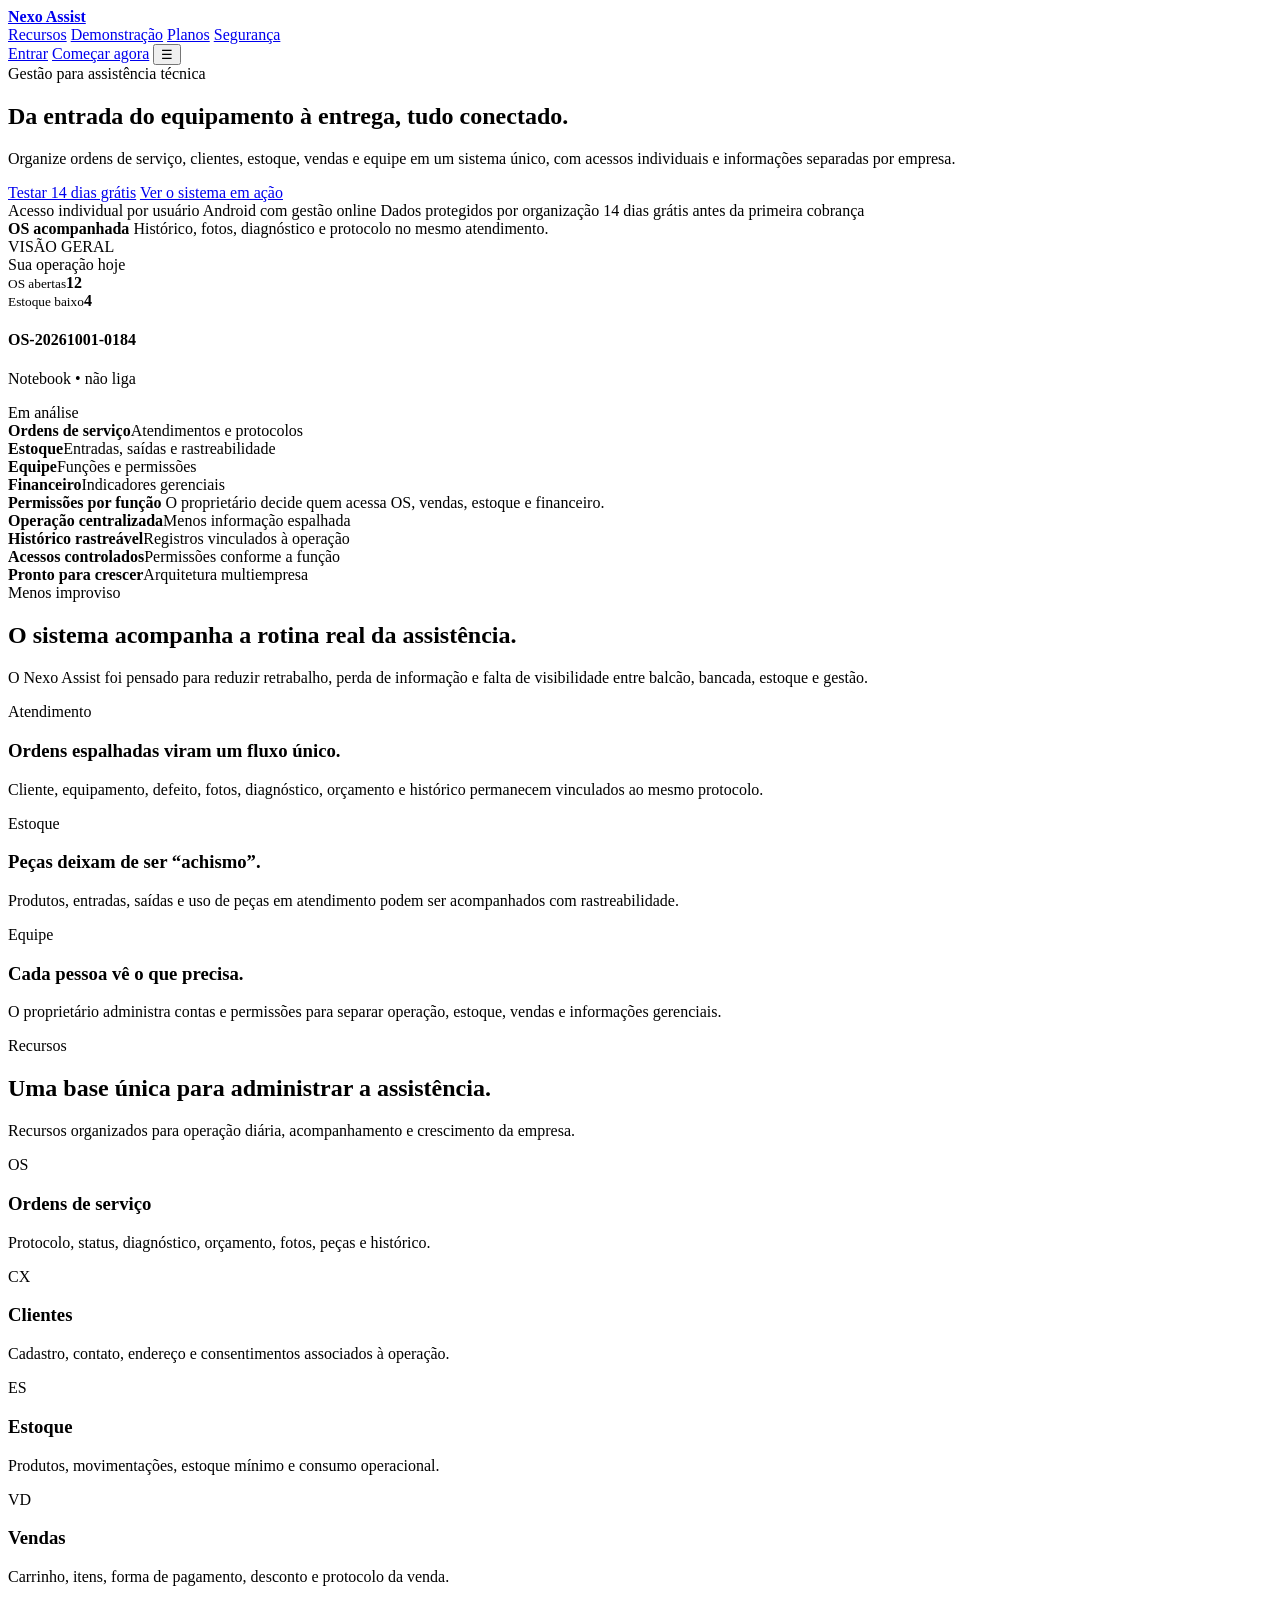
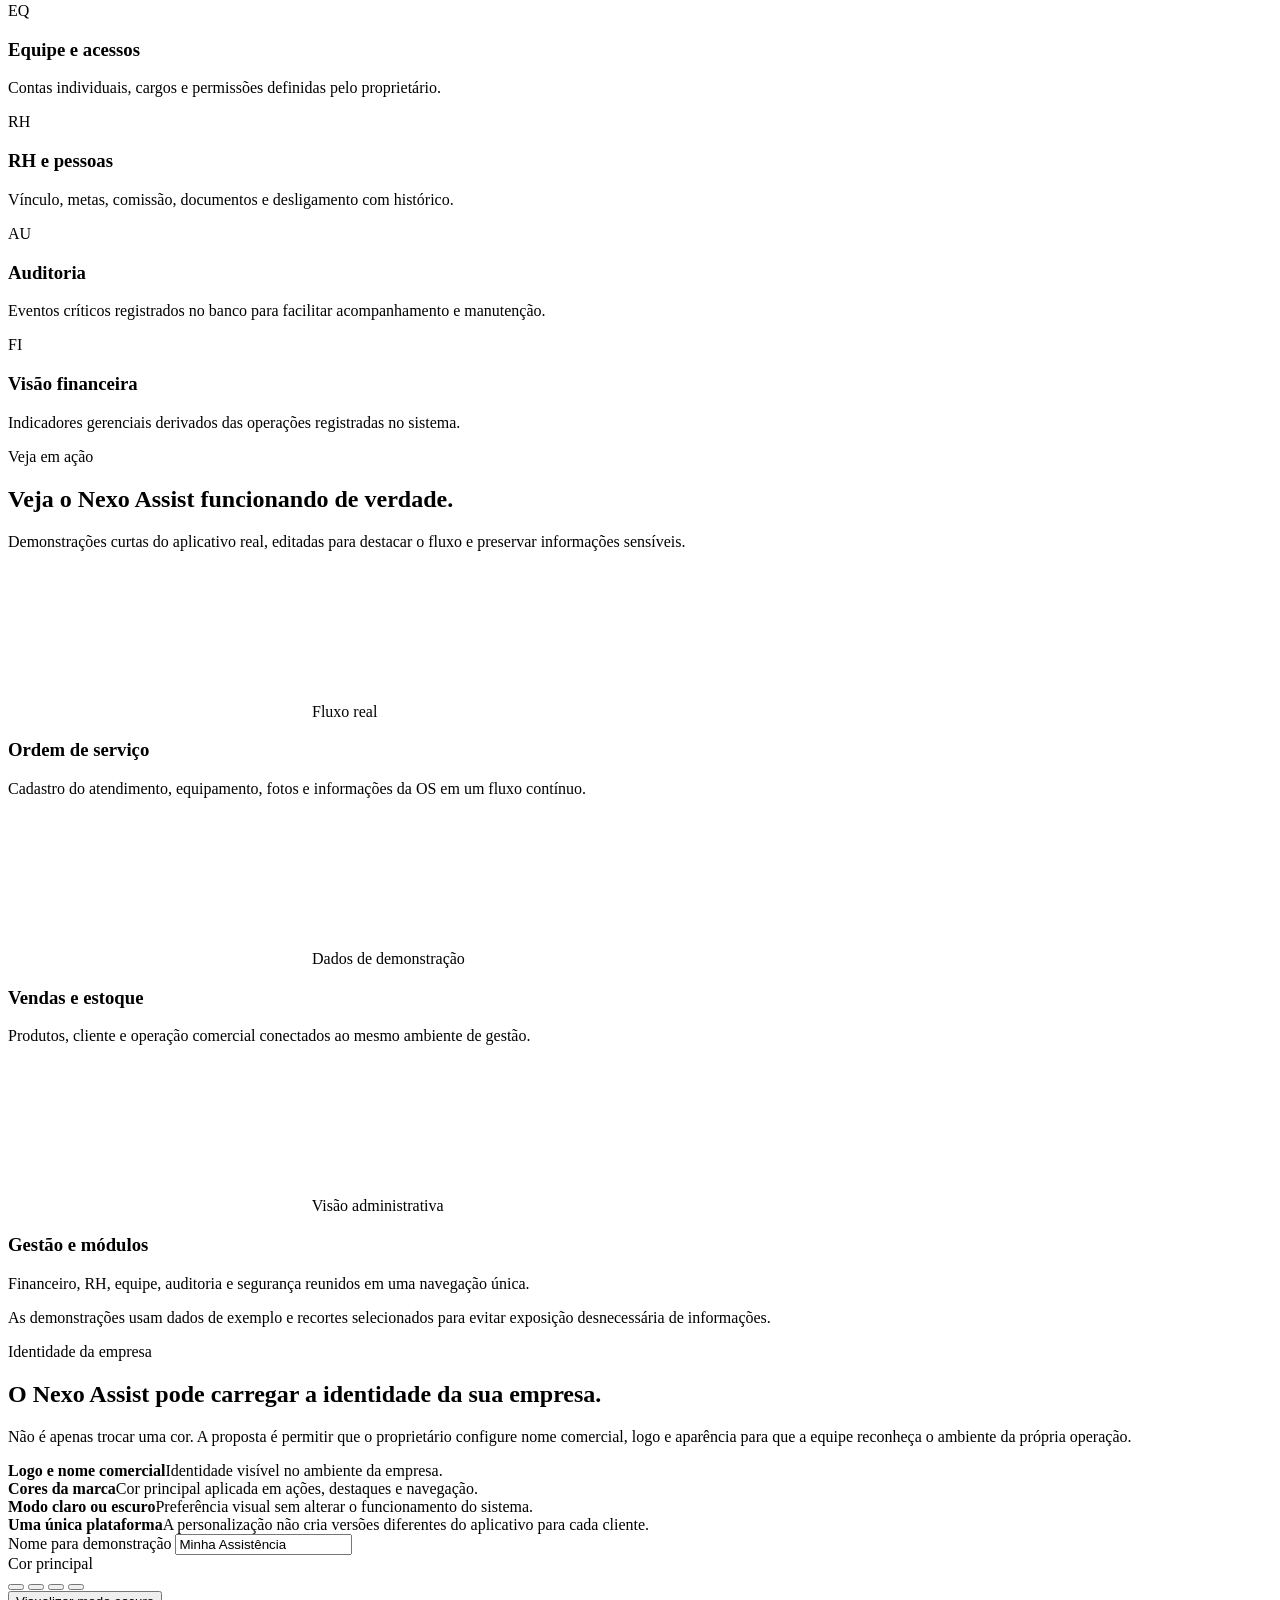
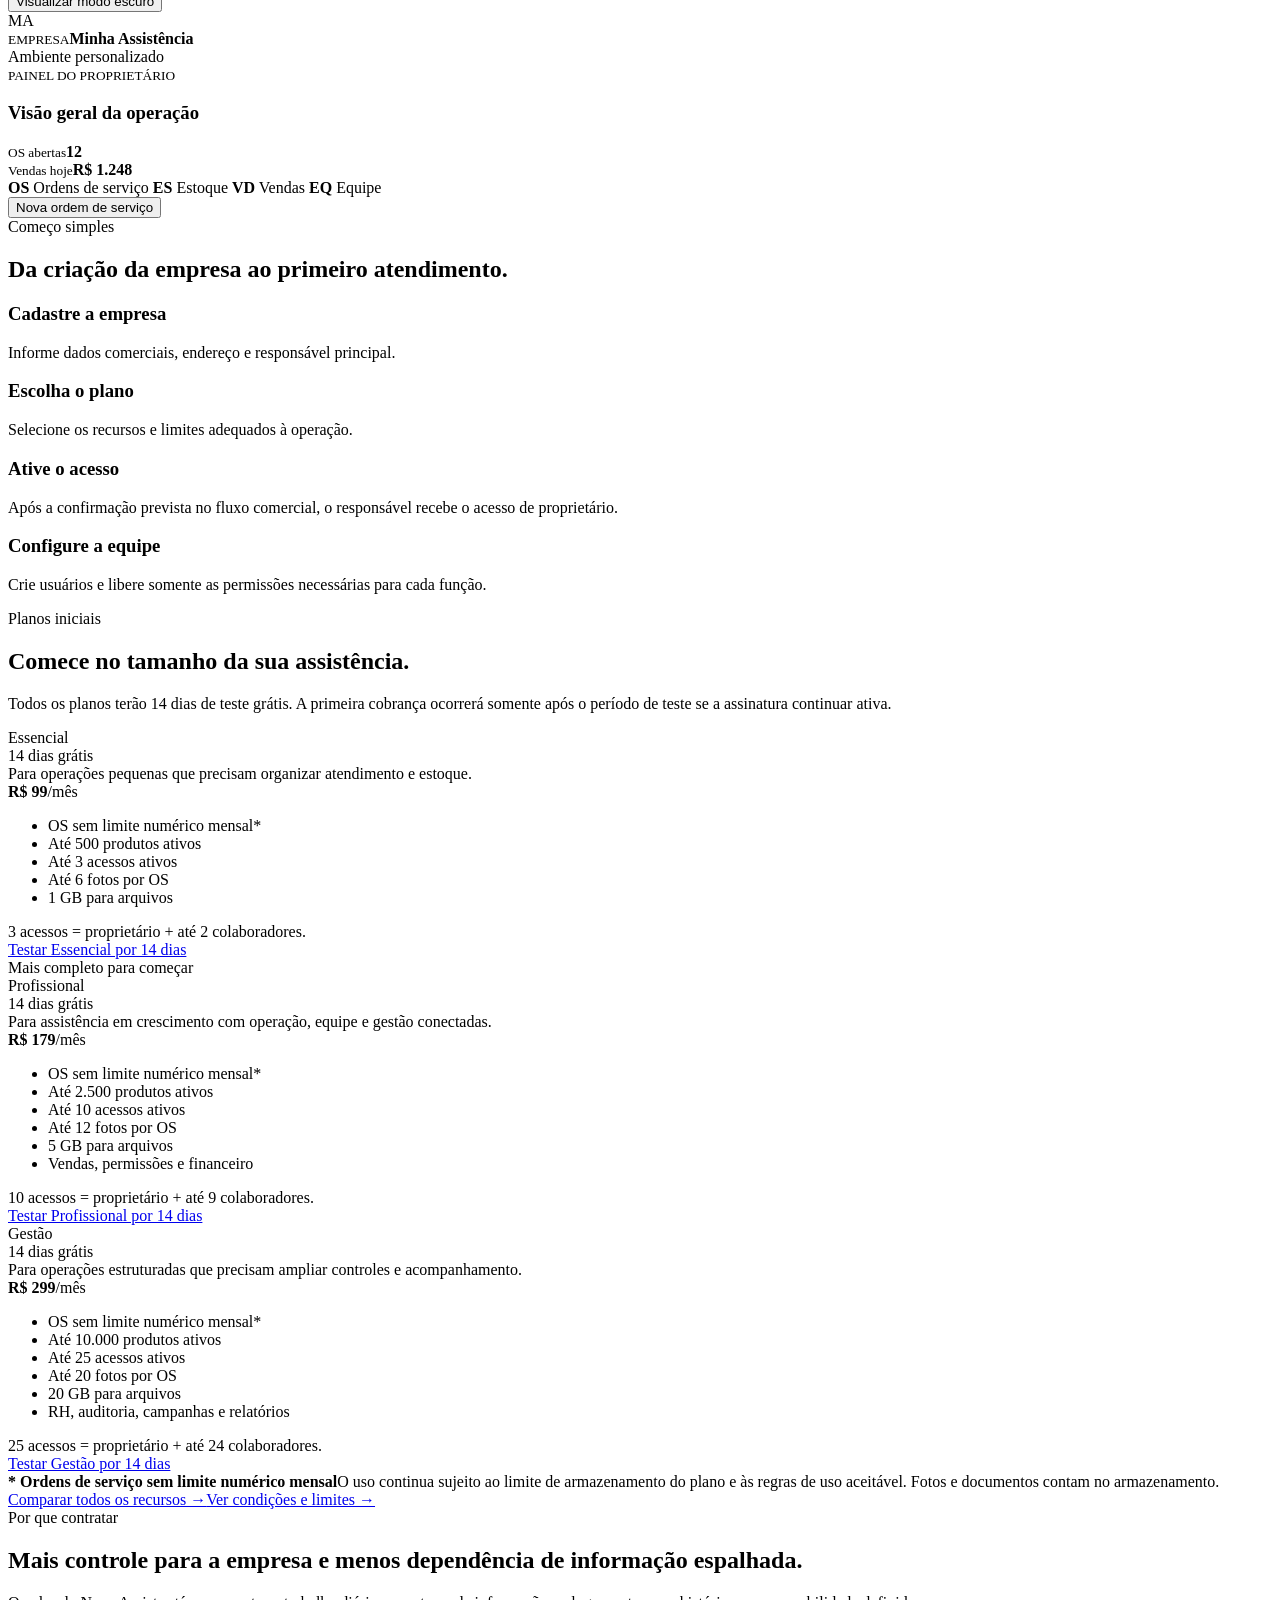
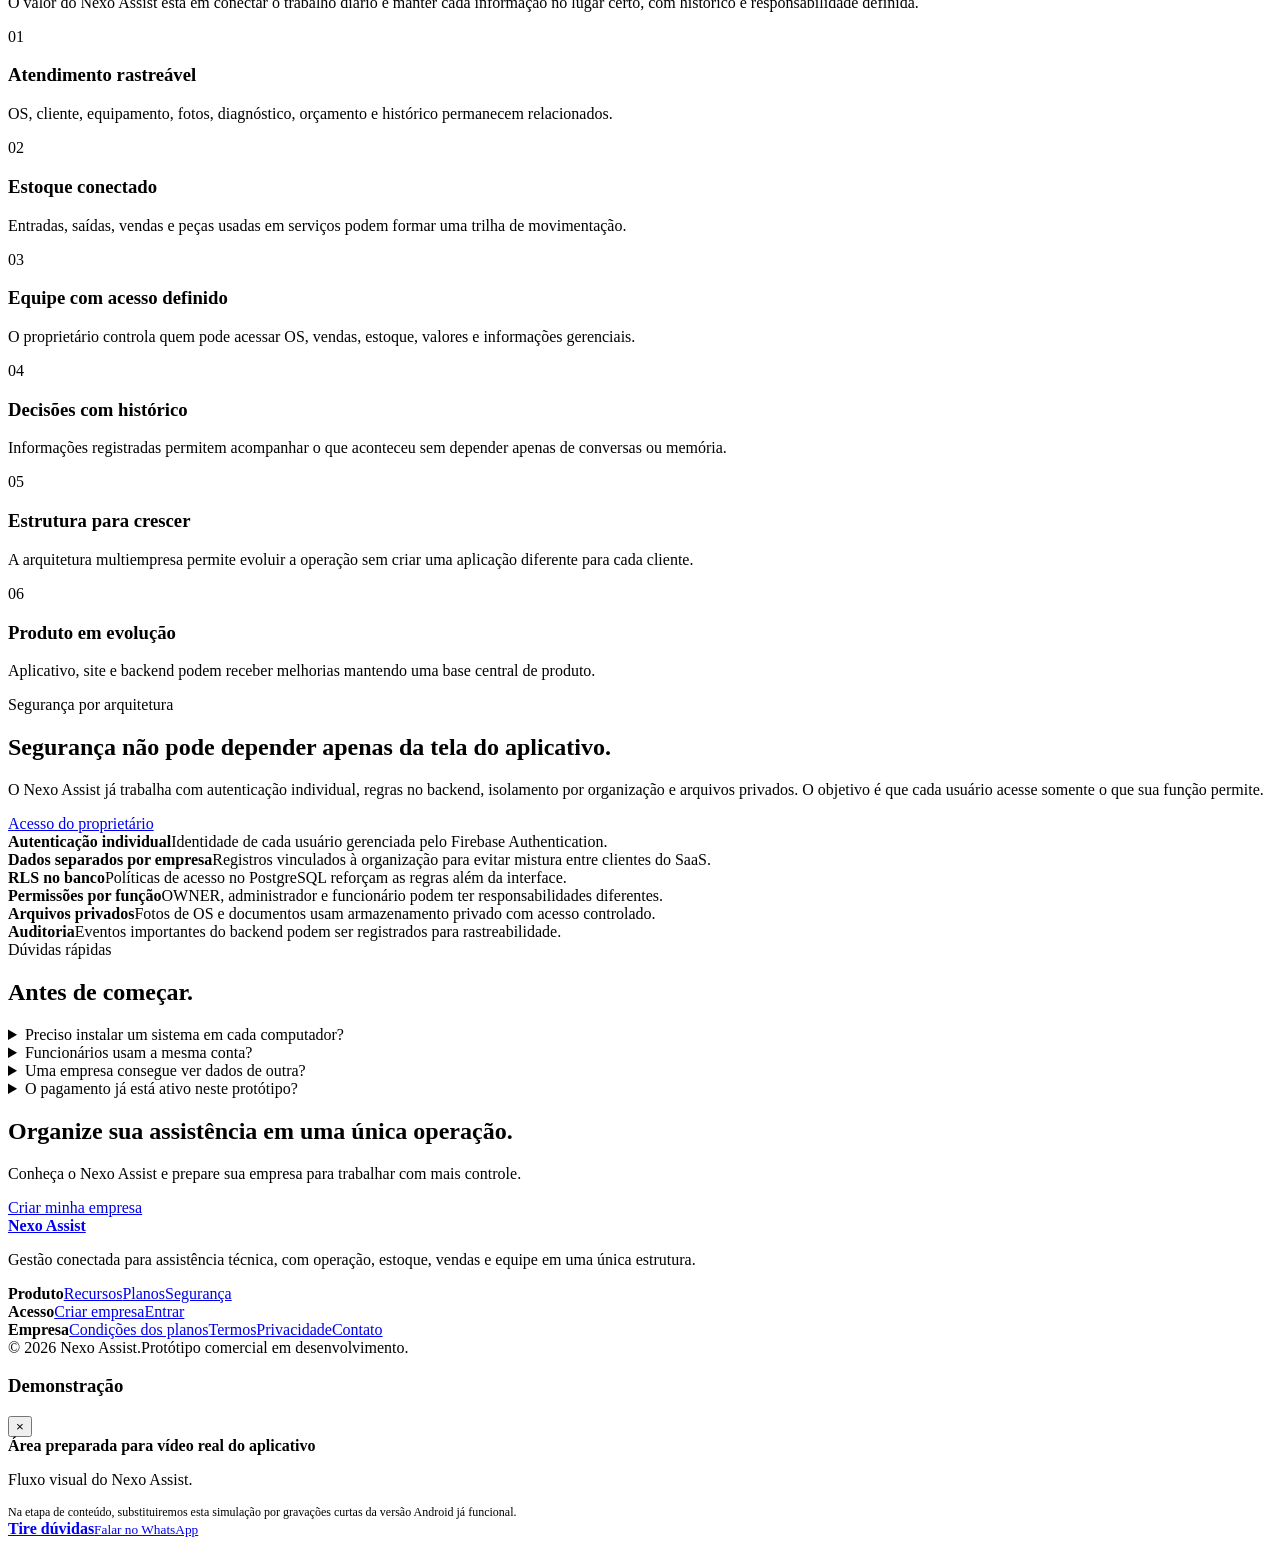
==== index.html @ a0c9a090 "site: publica index.html" ====
<!doctype html>
<html lang="pt-BR">
<head>
  <meta charset="utf-8">
  <meta name="viewport" content="width=device-width,initial-scale=1">
  <meta name="description" content="Nexo Assist: gestão de assistência técnica com ordens de serviço, estoque, vendas, equipe e controle de acesso em um só lugar.">
  <title>Nexo Assist | Gestão para assistência técnica</title>
  <link rel="stylesheet" href="assets/css/style.css">
</head>
<body>
<header class="site-header">
  <div class="container nav">
    <a class="brand" href="index.html" aria-label="Nexo Assist - início">
      <span class="brand-mark" aria-hidden="true"></span>
      <strong>Nexo Assist</strong>
    </a>
    <nav class="nav-links" aria-label="Navegação principal">
      <a href="#recursos">Recursos</a>
      <a href="#demonstracao">Demonstração</a>
      <a href="planos.html">Planos</a>
      <a href="#seguranca">Segurança</a>
    </nav>
    <div class="nav-actions">
      <a class="btn btn-secondary" href="login.html">Entrar</a>
      <a class="btn btn-primary" href="cadastro.html">Começar agora</a>
      <button class="menu-btn" type="button" data-menu aria-label="Abrir menu">☰</button>
    </div>
  </div>
</header>

<main>
  <section class="hero">
    <div class="container hero-grid">
      <div class="hero-copy">
        <span class="eyebrow">Gestão para assistência técnica</span>
        <h1>Da entrada do equipamento à entrega, <span>tudo conectado.</span></h1>
        <p>Organize ordens de serviço, clientes, estoque, vendas e equipe em um sistema único, com acessos individuais e informações separadas por empresa.</p>
        <div class="hero-actions">
          <a class="btn btn-primary" href="cadastro.html">Testar 14 dias grátis</a>
          <a class="btn btn-secondary" href="#demonstracao">Ver o sistema em ação</a>
        </div>
        <div class="hero-note">
          <span><i></i> Acesso individual por usuário</span>
          <span><i></i> Android com gestão online</span>
          <span><i></i> Dados protegidos por organização</span><span><i></i> 14 dias grátis antes da primeira cobrança</span>
        </div>
      </div>

      <div class="product-stage" aria-label="Prévia do aplicativo Nexo Assist">
        <div class="floating-note one">
          <strong>OS acompanhada</strong>
          <span>Histórico, fotos, diagnóstico e protocolo no mesmo atendimento.</span>
        </div>
        <div class="phone trace-border">
          <div class="phone-screen">
            <div class="phone-top"><div class="phone-notch"></div></div>
            <div class="app-shell">
              <div class="app-greeting">VISÃO GERAL</div>
              <div class="app-title">Sua operação hoje</div>
              <div class="app-metrics">
                <div class="metric"><small>OS abertas</small><strong>12</strong></div>
                <div class="metric"><small>Estoque baixo</small><strong>4</strong></div>
              </div>
              <div class="app-card">
                <div class="row">
                  <div>
                    <h4>OS-20261001-0184</h4>
                    <p>Notebook • não liga</p>
                  </div>
                  <span class="pill">Em análise</span>
                </div>
              </div>
              <div class="app-list">
                <div class="app-list-item"><span class="app-icon"></span><div><strong>Ordens de serviço</strong><span>Atendimentos e protocolos</span></div></div>
                <div class="app-list-item"><span class="app-icon"></span><div><strong>Estoque</strong><span>Entradas, saídas e rastreabilidade</span></div></div>
                <div class="app-list-item"><span class="app-icon"></span><div><strong>Equipe</strong><span>Funções e permissões</span></div></div>
                <div class="app-list-item"><span class="app-icon"></span><div><strong>Financeiro</strong><span>Indicadores gerenciais</span></div></div>
              </div>
            </div>
          </div>
        </div>
        <div class="floating-note two">
          <strong>Permissões por função</strong>
          <span>O proprietário decide quem acessa OS, vendas, estoque e financeiro.</span>
        </div>
      </div>
    </div>
  </section>

  <section class="trust-strip">
    <div class="container trust-grid">
      <div class="trust-item"><span class="trust-dot"></span><div><strong>Operação centralizada</strong><span>Menos informação espalhada</span></div></div>
      <div class="trust-item"><span class="trust-dot"></span><div><strong>Histórico rastreável</strong><span>Registros vinculados à operação</span></div></div>
      <div class="trust-item"><span class="trust-dot"></span><div><strong>Acessos controlados</strong><span>Permissões conforme a função</span></div></div>
      <div class="trust-item"><span class="trust-dot"></span><div><strong>Pronto para crescer</strong><span>Arquitetura multiempresa</span></div></div>
    </div>
  </section>

  <section class="section">
    <div class="container">
      <div class="section-head">
        <span class="eyebrow">Menos improviso</span>
        <h2>O sistema acompanha a rotina real da assistência.</h2>
        <p>O Nexo Assist foi pensado para reduzir retrabalho, perda de informação e falta de visibilidade entre balcão, bancada, estoque e gestão.</p>
      </div>
      <div class="problem-grid">
        <article class="card problem-card">
          <span class="card-kicker">Atendimento</span>
          <h3>Ordens espalhadas viram um fluxo único.</h3>
          <p>Cliente, equipamento, defeito, fotos, diagnóstico, orçamento e histórico permanecem vinculados ao mesmo protocolo.</p>
        </article>
        <article class="card problem-card">
          <span class="card-kicker">Estoque</span>
          <h3>Peças deixam de ser “achismo”.</h3>
          <p>Produtos, entradas, saídas e uso de peças em atendimento podem ser acompanhados com rastreabilidade.</p>
        </article>
        <article class="card problem-card">
          <span class="card-kicker">Equipe</span>
          <h3>Cada pessoa vê o que precisa.</h3>
          <p>O proprietário administra contas e permissões para separar operação, estoque, vendas e informações gerenciais.</p>
        </article>
      </div>
    </div>
  </section>

  <section class="section alt" id="recursos">
    <div class="container">
      <div class="section-head center">
        <span class="eyebrow">Recursos</span>
        <h2>Uma base única para administrar a assistência.</h2>
        <p>Recursos organizados para operação diária, acompanhamento e crescimento da empresa.</p>
      </div>
      <div class="feature-grid">
        <article class="card"><div class="feature-icon">OS</div><h3>Ordens de serviço</h3><p>Protocolo, status, diagnóstico, orçamento, fotos, peças e histórico.</p></article>
        <article class="card"><div class="feature-icon">CX</div><h3>Clientes</h3><p>Cadastro, contato, endereço e consentimentos associados à operação.</p></article>
        <article class="card"><div class="feature-icon">ES</div><h3>Estoque</h3><p>Produtos, movimentações, estoque mínimo e consumo operacional.</p></article>
        <article class="card"><div class="feature-icon">VD</div><h3>Vendas</h3><p>Carrinho, itens, forma de pagamento, desconto e protocolo da venda.</p></article>
        <article class="card"><div class="feature-icon">EQ</div><h3>Equipe e acessos</h3><p>Contas individuais, cargos e permissões definidas pelo proprietário.</p></article>
        <article class="card"><div class="feature-icon">RH</div><h3>RH e pessoas</h3><p>Vínculo, metas, comissão, documentos e desligamento com histórico.</p></article>
        <article class="card"><div class="feature-icon">AU</div><h3>Auditoria</h3><p>Eventos críticos registrados no banco para facilitar acompanhamento e manutenção.</p></article>
        <article class="card"><div class="feature-icon">FI</div><h3>Visão financeira</h3><p>Indicadores gerenciais derivados das operações registradas no sistema.</p></article>
      </div>
    </div>
  </section>

  <section class="section" id="demonstracao">
    <div class="container">
      <div class="section-head">
        <span class="eyebrow">Veja em ação</span>
        <h2>Veja o Nexo Assist funcionando de verdade.</h2>
        <p>Demonstrações curtas do aplicativo real, editadas para destacar o fluxo e preservar informações sensíveis.</p>
      </div>
      <div class="demo-grid">
        <article class="card demo-card video-card">
          <div class="demo-video trace-border">
            <video autoplay muted loop playsinline preload="metadata" poster="assets/images/demo-os-poster.svg" aria-label="Demonstração da ordem de serviço">
              <source src="assets/videos/demo-os.mp4" type="video/mp4">
            </video>
            <span class="video-badge">Fluxo real</span>
          </div>
          <div class="demo-copy"><h3>Ordem de serviço</h3><p>Cadastro do atendimento, equipamento, fotos e informações da OS em um fluxo contínuo.</p></div>
        </article>
        <article class="card demo-card video-card">
          <div class="demo-video trace-border">
            <video autoplay muted loop playsinline preload="metadata" poster="assets/images/demo-vendas-poster.svg" aria-label="Demonstração de vendas e estoque">
              <source src="assets/videos/demo-vendas.mp4" type="video/mp4">
            </video>
            <span class="video-badge">Dados de demonstração</span>
          </div>
          <div class="demo-copy"><h3>Vendas e estoque</h3><p>Produtos, cliente e operação comercial conectados ao mesmo ambiente de gestão.</p></div>
        </article>
        <article class="card demo-card video-card">
          <div class="demo-video trace-border">
            <video autoplay muted loop playsinline preload="metadata" poster="assets/images/demo-gestao-poster.svg" aria-label="Demonstração dos módulos de gestão">
              <source src="assets/videos/demo-gestao.mp4" type="video/mp4">
            </video>
            <span class="video-badge">Visão administrativa</span>
          </div>
          <div class="demo-copy"><h3>Gestão e módulos</h3><p>Financeiro, RH, equipe, auditoria e segurança reunidos em uma navegação única.</p></div>
        </article>
      </div>
      <p class="video-privacy-note">As demonstrações usam dados de exemplo e recortes selecionados para evitar exposição desnecessária de informações.</p>
    </div>
  </section>

  <section class="section alt" id="personalizacao">
    <div class="container customizer customizer-v2">
      <div>
        <span class="eyebrow">Identidade da empresa</span>
        <div class="section-head">
          <h2>O Nexo Assist pode carregar a identidade da sua empresa.</h2>
          <p>Não é apenas trocar uma cor. A proposta é permitir que o proprietário configure nome comercial, logo e aparência para que a equipe reconheça o ambiente da própria operação.</p>
        </div>
        <div class="personalization-points">
          <div><strong>Logo e nome comercial</strong><span>Identidade visível no ambiente da empresa.</span></div>
          <div><strong>Cores da marca</strong><span>Cor principal aplicada em ações, destaques e navegação.</span></div>
          <div><strong>Modo claro ou escuro</strong><span>Preferência visual sem alterar o funcionamento do sistema.</span></div>
          <div><strong>Uma única plataforma</strong><span>A personalização não cria versões diferentes do aplicativo para cada cliente.</span></div>
        </div>
        <div class="custom-controls">
          <div class="field">
            <label for="previewCompany">Nome para demonstração</label>
            <input id="previewCompany" data-company-input value="Minha Assistência" maxlength="32">
          </div>
          <div>
            <span class="custom-label">Cor principal</span>
            <div class="palette" aria-label="Simulação de cores">
              <button class="active" type="button" data-theme="#F45D2D" style="--swatch:#F45D2D" aria-label="Tema laranja"></button>
              <button type="button" data-theme="#246BFD" style="--swatch:#246BFD" aria-label="Tema azul"></button>
              <button type="button" data-theme="#D84B8A" style="--swatch:#D84B8A" aria-label="Tema rosa"></button>
              <button type="button" data-theme="#0FA77A" style="--swatch:#0FA77A" aria-label="Tema verde"></button>
            </div>
          </div>
          <button class="btn btn-secondary" type="button" data-preview-mode>Visualizar modo escuro</button>
        </div>
      </div>

      <div class="custom-preview" aria-label="Demonstração de personalização">
        <div class="custom-preview-app">
          <div class="custom-preview-head">
            <div class="preview-brand">
              <div class="preview-logo">MA</div>
              <div><small>EMPRESA</small><strong data-preview-name>Minha Assistência</strong></div>
            </div>
            <span class="preview-badge">Ambiente personalizado</span>
          </div>
          <div class="preview-welcome"><small>PAINEL DO PROPRIETÁRIO</small><h3>Visão geral da operação</h3></div>
          <div class="preview-metrics">
            <div><small>OS abertas</small><strong>12</strong></div>
            <div><small>Vendas hoje</small><strong>R$ 1.248</strong></div>
          </div>
          <div class="preview-navigation">
            <span><b>OS</b> Ordens de serviço</span>
            <span><b>ES</b> Estoque</span>
            <span><b>VD</b> Vendas</span>
            <span><b>EQ</b> Equipe</span>
          </div>
          <button class="preview-action" type="button">Nova ordem de serviço</button>
        </div>
      </div>
    </div>
  </section>

  <section class="section">
    <div class="container">
      <div class="section-head center">
        <span class="eyebrow">Começo simples</span>
        <h2>Da criação da empresa ao primeiro atendimento.</h2>
      </div>
      <div class="steps">
        <article class="step"><h3>Cadastre a empresa</h3><p>Informe dados comerciais, endereço e responsável principal.</p></article>
        <article class="step"><h3>Escolha o plano</h3><p>Selecione os recursos e limites adequados à operação.</p></article>
        <article class="step"><h3>Ative o acesso</h3><p>Após a confirmação prevista no fluxo comercial, o responsável recebe o acesso de proprietário.</p></article>
        <article class="step"><h3>Configure a equipe</h3><p>Crie usuários e libere somente as permissões necessárias para cada função.</p></article>
      </div>
    </div>
  </section>

  <section class="section alt" id="planos">
    <div class="container">
      <div class="section-head center">
        <span class="eyebrow">Planos iniciais</span>
        <h2>Comece no tamanho da sua assistência.</h2>
        <p>Todos os planos terão 14 dias de teste grátis. A primeira cobrança ocorrerá somente após o período de teste se a assinatura continuar ativa.</p>
      </div>
      <div class="pricing-grid">
        <article class="card plan trace-border">
          <div class="plan-name">Essencial</div><span class="trial-chip">14 dias grátis</span><div class="plan-desc">Para operações pequenas que precisam organizar atendimento e estoque.</div>
          <div class="price"><strong>R$ 99</strong><span>/mês</span></div>
          <ul class="plan-core"><li>OS sem limite numérico mensal*</li><li>Até 500 produtos ativos</li><li>Até 3 acessos ativos</li><li>Até 6 fotos por OS</li><li>1 GB para arquivos</li></ul><div class="plan-limit-note">3 acessos = proprietário + até 2 colaboradores.</div>
          <a class="btn btn-secondary" href="cadastro.html?plano=essencial" data-plan="essencial">Testar Essencial por 14 dias</a>
        </article>
        <article class="card plan featured trace-border">
          <span class="plan-badge">Mais completo para começar</span>
          <div class="plan-name">Profissional</div><span class="trial-chip">14 dias grátis</span><div class="plan-desc">Para assistência em crescimento com operação, equipe e gestão conectadas.</div>
          <div class="price"><strong>R$ 179</strong><span>/mês</span></div>
          <ul class="plan-core"><li>OS sem limite numérico mensal*</li><li>Até 2.500 produtos ativos</li><li>Até 10 acessos ativos</li><li>Até 12 fotos por OS</li><li>5 GB para arquivos</li><li>Vendas, permissões e financeiro</li></ul><div class="plan-limit-note">10 acessos = proprietário + até 9 colaboradores.</div>
          <a class="btn btn-primary" href="cadastro.html?plano=profissional" data-plan="profissional">Testar Profissional por 14 dias</a>
        </article>
        <article class="card plan trace-border">
          <div class="plan-name">Gestão</div><span class="trial-chip">14 dias grátis</span><div class="plan-desc">Para operações estruturadas que precisam ampliar controles e acompanhamento.</div>
          <div class="price"><strong>R$ 299</strong><span>/mês</span></div>
          <ul class="plan-core"><li>OS sem limite numérico mensal*</li><li>Até 10.000 produtos ativos</li><li>Até 25 acessos ativos</li><li>Até 20 fotos por OS</li><li>20 GB para arquivos</li><li>RH, auditoria, campanhas e relatórios</li></ul><div class="plan-limit-note">25 acessos = proprietário + até 24 colaboradores.</div>
          <a class="btn btn-secondary" href="cadastro.html?plano=gestao" data-plan="gestao">Testar Gestão por 14 dias</a>
        </article>
      </div>
      <div class="pricing-disclosure"><strong>* Ordens de serviço sem limite numérico mensal</strong><span>O uso continua sujeito ao limite de armazenamento do plano e às regras de uso aceitável. Fotos e documentos contam no armazenamento.</span><div><a class="btn btn-link" href="planos.html">Comparar todos os recursos →</a><a class="btn btn-link" href="condicoes-planos.html">Ver condições e limites →</a></div></div>
    </div>
  </section>

  <section class="section" id="porque">
    <div class="container">
      <div class="section-head center">
        <span class="eyebrow">Por que contratar</span>
        <h2>Mais controle para a empresa e menos dependência de informação espalhada.</h2>
        <p>O valor do Nexo Assist está em conectar o trabalho diário e manter cada informação no lugar certo, com histórico e responsabilidade definida.</p>
      </div>
      <div class="benefit-grid">
        <article class="benefit-card"><span>01</span><h3>Atendimento rastreável</h3><p>OS, cliente, equipamento, fotos, diagnóstico, orçamento e histórico permanecem relacionados.</p></article>
        <article class="benefit-card"><span>02</span><h3>Estoque conectado</h3><p>Entradas, saídas, vendas e peças usadas em serviços podem formar uma trilha de movimentação.</p></article>
        <article class="benefit-card"><span>03</span><h3>Equipe com acesso definido</h3><p>O proprietário controla quem pode acessar OS, vendas, estoque, valores e informações gerenciais.</p></article>
        <article class="benefit-card"><span>04</span><h3>Decisões com histórico</h3><p>Informações registradas permitem acompanhar o que aconteceu sem depender apenas de conversas ou memória.</p></article>
        <article class="benefit-card"><span>05</span><h3>Estrutura para crescer</h3><p>A arquitetura multiempresa permite evoluir a operação sem criar uma aplicação diferente para cada cliente.</p></article>
        <article class="benefit-card"><span>06</span><h3>Produto em evolução</h3><p>Aplicativo, site e backend podem receber melhorias mantendo uma base central de produto.</p></article>
      </div>
    </div>
  </section>

  <section class="section alt" id="seguranca">
    <div class="container">
      <div class="security-panel">
        <div>
          <span class="eyebrow">Segurança por arquitetura</span>
          <h2>Segurança não pode depender apenas da tela do aplicativo.</h2>
          <p>O Nexo Assist já trabalha com autenticação individual, regras no backend, isolamento por organização e arquivos privados. O objetivo é que cada usuário acesse somente o que sua função permite.</p>
          <a class="btn btn-secondary security-cta" href="login.html">Acesso do proprietário</a>
        </div>
        <div class="security-list security-list-v2">
          <div class="security-item"><strong>Autenticação individual</strong><span>Identidade de cada usuário gerenciada pelo Firebase Authentication.</span></div>
          <div class="security-item"><strong>Dados separados por empresa</strong><span>Registros vinculados à organização para evitar mistura entre clientes do SaaS.</span></div>
          <div class="security-item"><strong>RLS no banco</strong><span>Políticas de acesso no PostgreSQL reforçam as regras além da interface.</span></div>
          <div class="security-item"><strong>Permissões por função</strong><span>OWNER, administrador e funcionário podem ter responsabilidades diferentes.</span></div>
          <div class="security-item"><strong>Arquivos privados</strong><span>Fotos de OS e documentos usam armazenamento privado com acesso controlado.</span></div>
          <div class="security-item"><strong>Auditoria</strong><span>Eventos importantes do backend podem ser registrados para rastreabilidade.</span></div>
        </div>
      </div>
    </div>
  </section>

  <section class="section compact">
    <div class="container">
      <div class="section-head center"><span class="eyebrow">Dúvidas rápidas</span><h2>Antes de começar.</h2></div>
      <div class="faq">
        <details><summary>Preciso instalar um sistema em cada computador?</summary><p>A proposta do Nexo Assist é trabalhar com uma aplicação central e dados online. O aplicativo Android já possui distribuição própria de teste e o SaaS será conectado ao mesmo backend.</p></details>
        <details><summary>Funcionários usam a mesma conta?</summary><p>Não. O modelo previsto é uma conta individual por pessoa, vinculada à empresa e às permissões definidas pelo proprietário.</p></details>
        <details><summary>Uma empresa consegue ver dados de outra?</summary><p>A arquitetura usa organização e políticas de acesso no banco para separar os dados de cada empresa.</p></details>
        <details><summary>O pagamento já está ativo neste protótipo?</summary><p>Ainda não. A integração comercial será feita depois com confirmação de pagamento pelo backend antes da ativação da assinatura.</p></details>
      </div>
    </div>
  </section>

  <section class="section compact">
    <div class="container">
      <div class="cta">
        <div><h2>Organize sua assistência em uma única operação.</h2><p>Conheça o Nexo Assist e prepare sua empresa para trabalhar com mais controle.</p></div>
        <a class="btn" href="cadastro.html">Criar minha empresa</a>
      </div>
    </div>
  </section>
</main>

<footer class="site-footer">
  <div class="container">
    <div class="footer-grid">
      <div>
        <a class="brand" href="index.html"><span class="brand-mark"></span><strong>Nexo Assist</strong></a>
        <p class="footer-copy">Gestão conectada para assistência técnica, com operação, estoque, vendas e equipe em uma única estrutura.</p>
      </div>
      <div class="footer-col"><strong>Produto</strong><a href="#recursos">Recursos</a><a href="planos.html">Planos</a><a href="#seguranca">Segurança</a></div>
      <div class="footer-col"><strong>Acesso</strong><a href="cadastro.html">Criar empresa</a><a href="login.html">Entrar</a></div>
      <div class="footer-col"><strong>Empresa</strong><a href="condicoes-planos.html">Condições dos planos</a><a href="#">Termos</a><a href="#">Privacidade</a><a href="#">Contato</a></div>
    </div>
    <div class="footer-bottom"><span>© 2026 Nexo Assist.</span><span>Protótipo comercial em desenvolvimento.</span></div>
  </div>
</footer>

<div class="modal" data-demo-modal role="dialog" aria-modal="true" aria-label="Demonstração do produto">
  <div class="modal-card">
    <div class="modal-head"><h3 data-demo-title>Demonstração</h3><button class="modal-close" type="button" data-close aria-label="Fechar">×</button></div>
    <div class="modal-demo">
      <strong>Área preparada para vídeo real do aplicativo</strong>
      <p data-demo-text>Fluxo visual do Nexo Assist.</p>
      <p style="font-size:12px;margin-bottom:0">Na etapa de conteúdo, substituiremos esta simulação por gravações curtas da versão Android já funcional.</p>
    </div>
  </div>
</div>

<script src="assets/js/main.js"></script>

<a class="support-float" href="https://wa.me/5541987902852?text=Ol%C3%A1%2C%20tenho%20uma%20d%C3%BAvida%20sobre%20o%20Nexo%20Assist." target="_blank" rel="noopener" aria-label="Tirar dúvidas pelo WhatsApp">
  <span class="support-status" aria-hidden="true"></span>
  <span class="support-copy"><strong>Tire dúvidas</strong><small>Falar no WhatsApp</small></span>
</a>

</body>
</html>
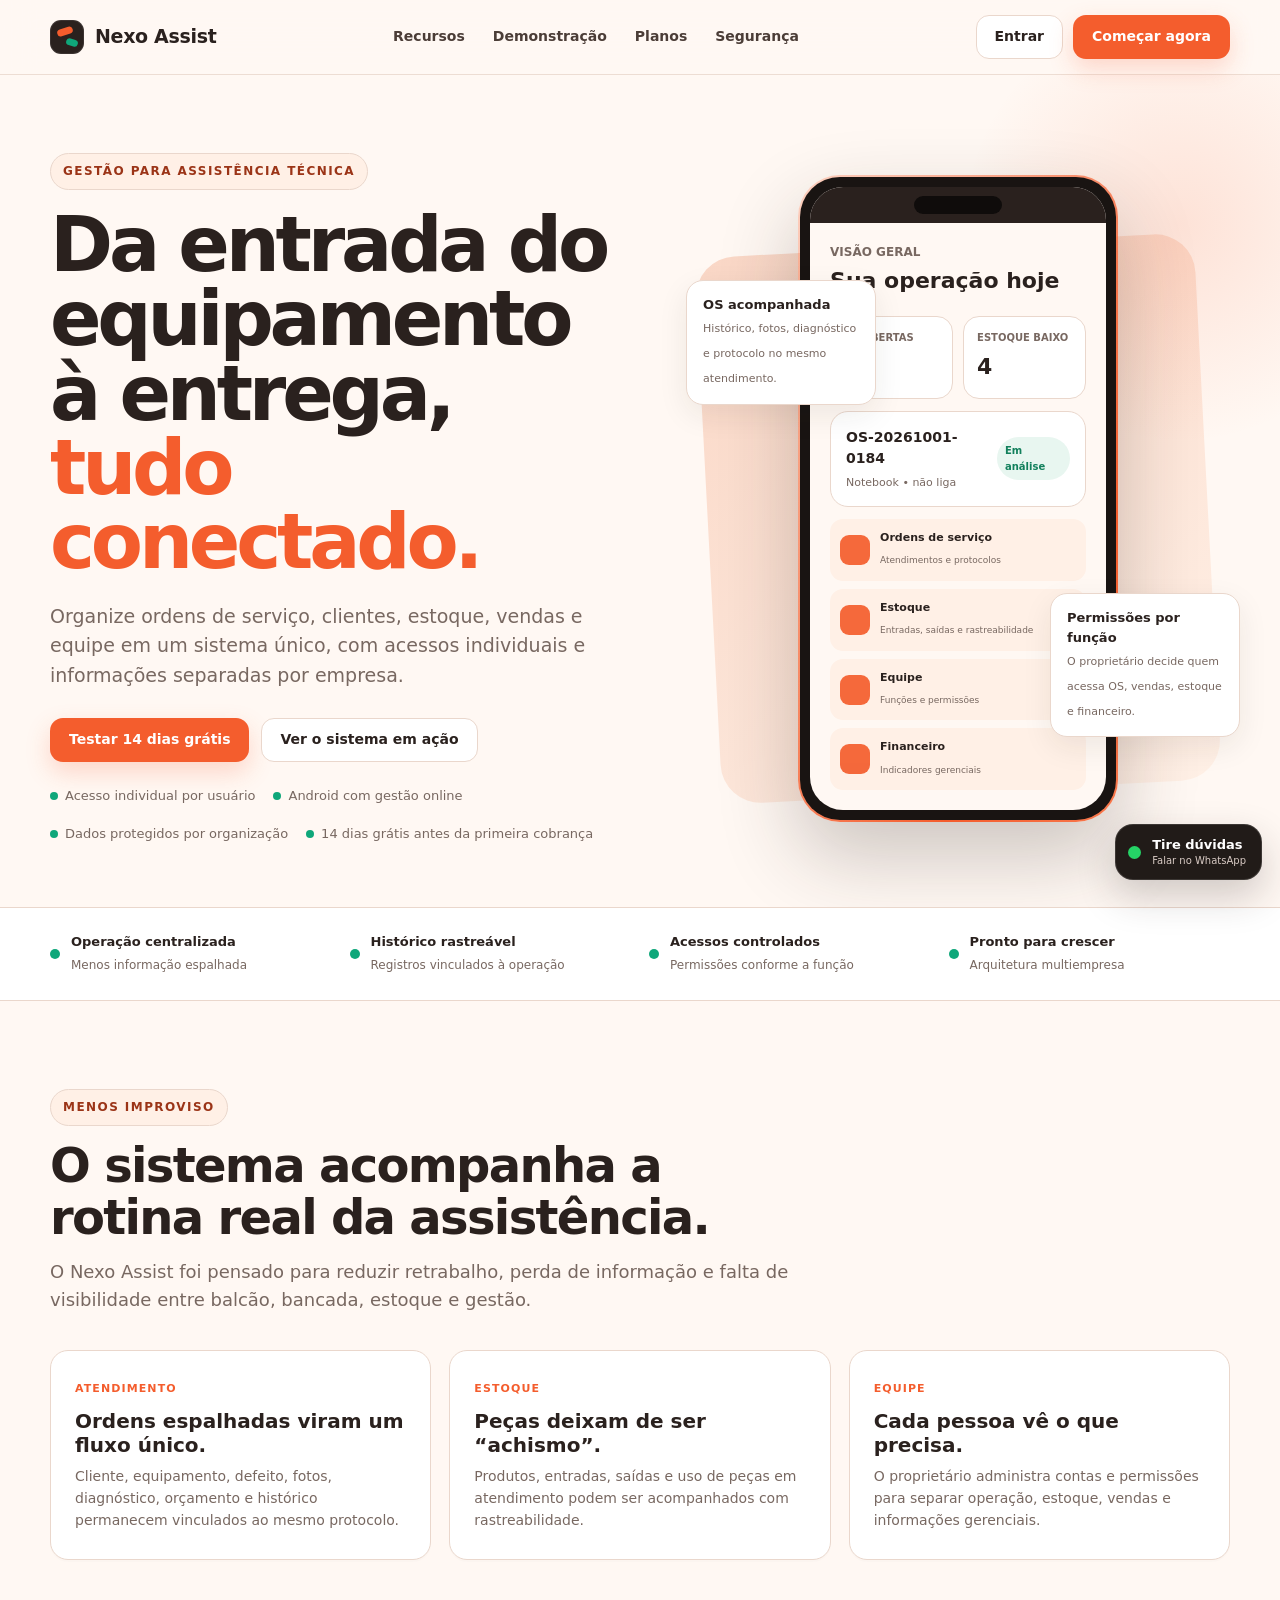
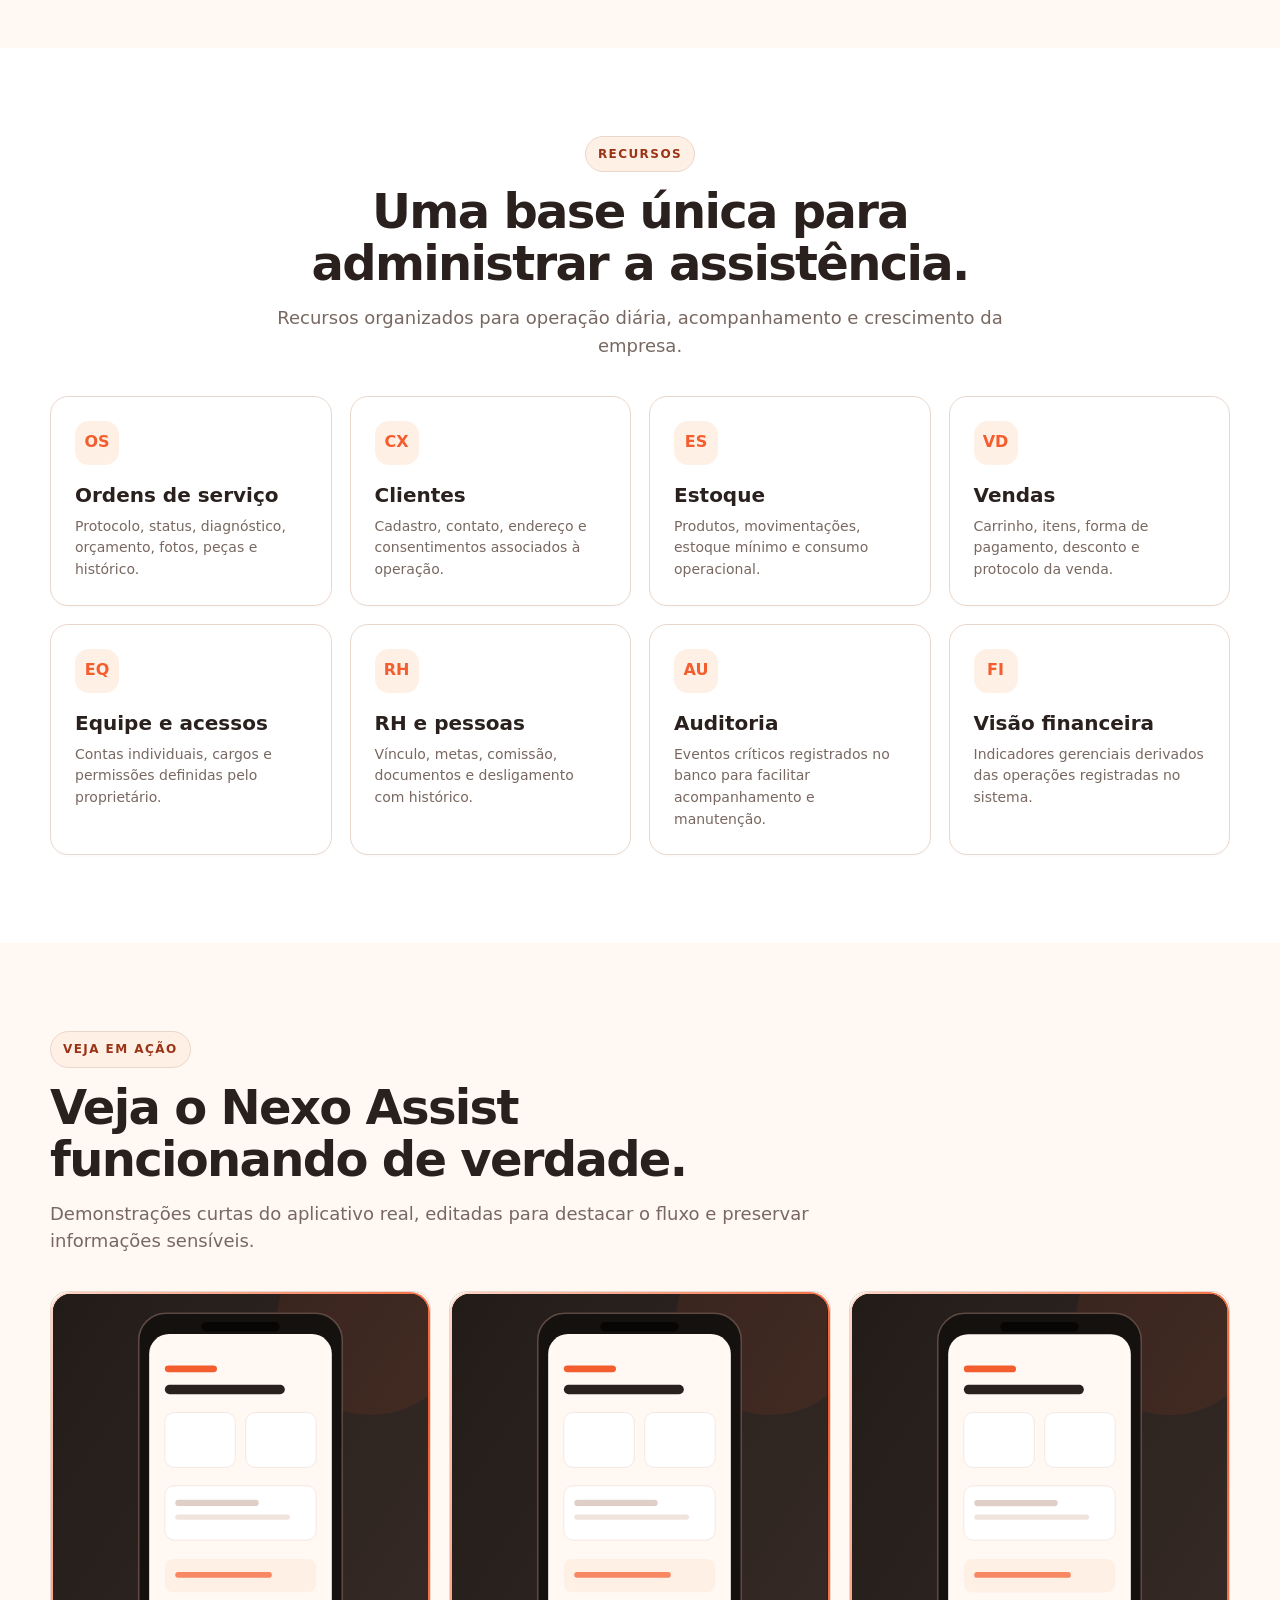
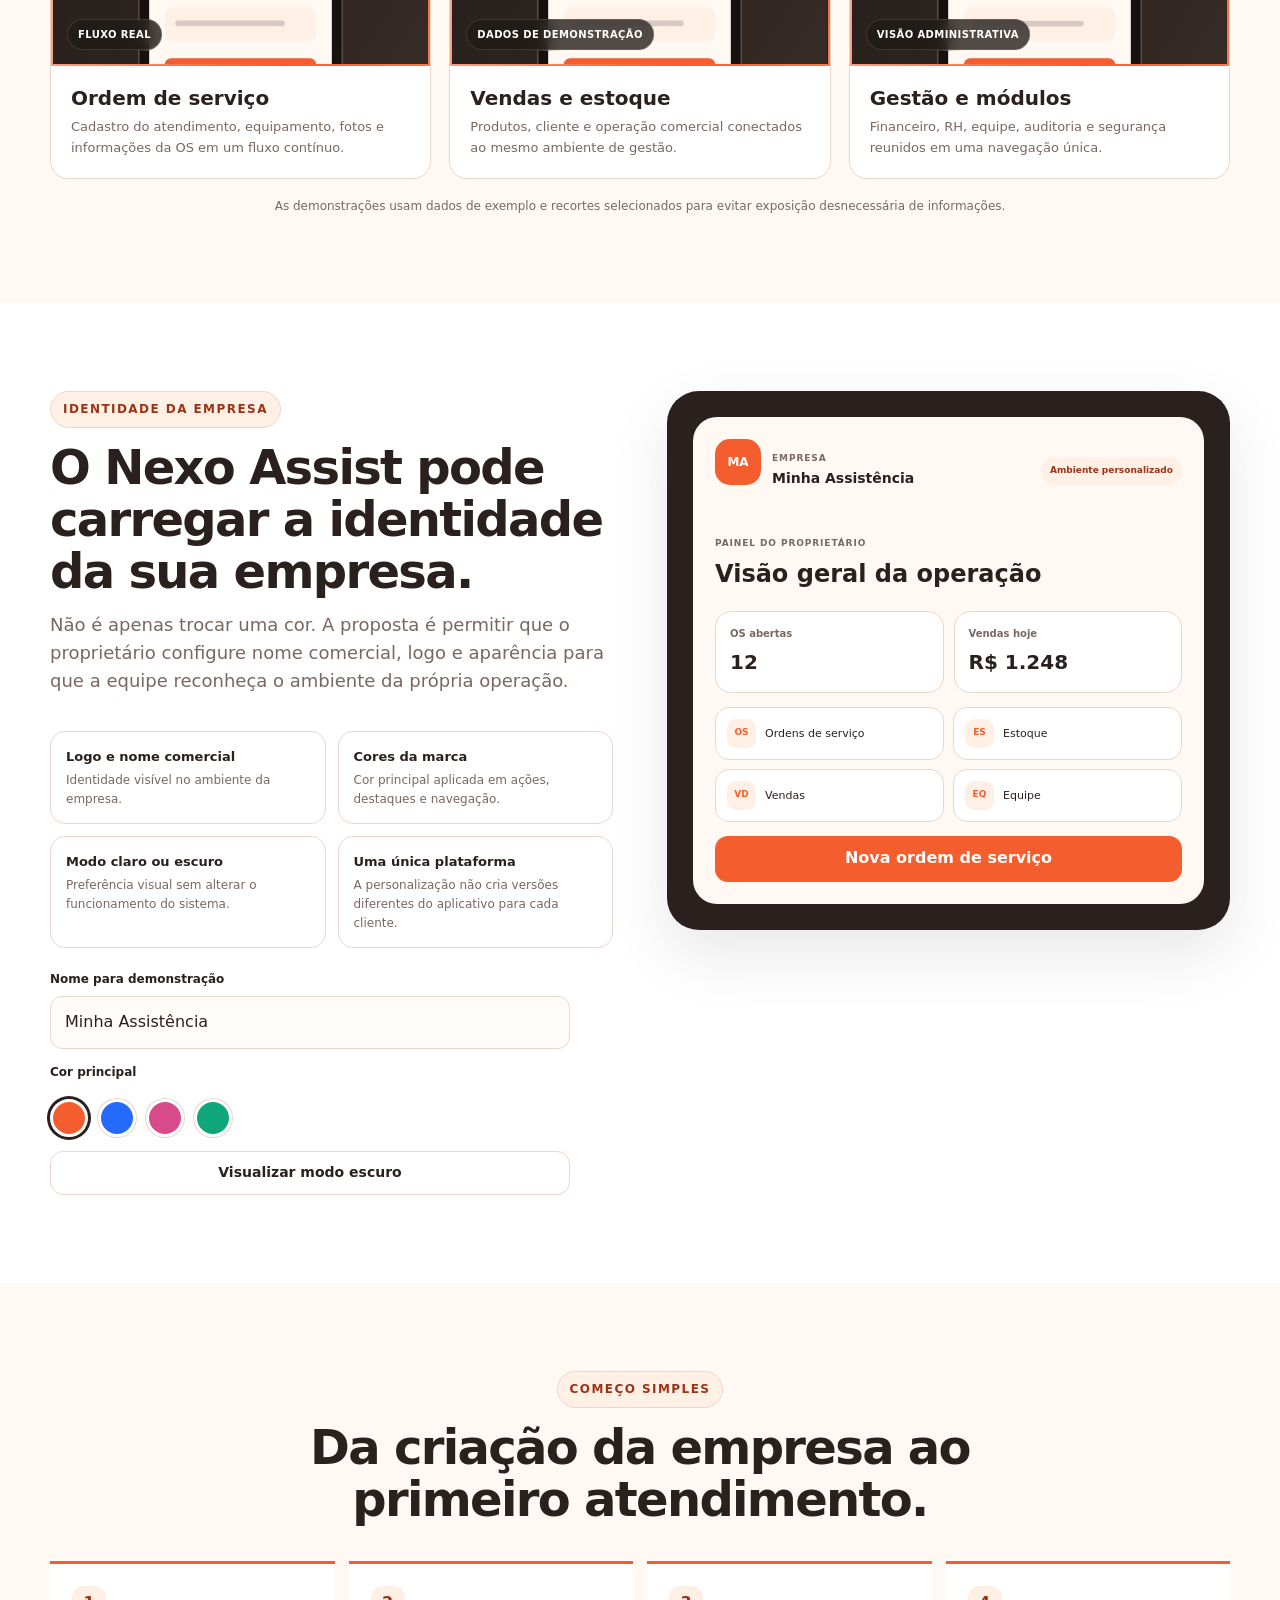
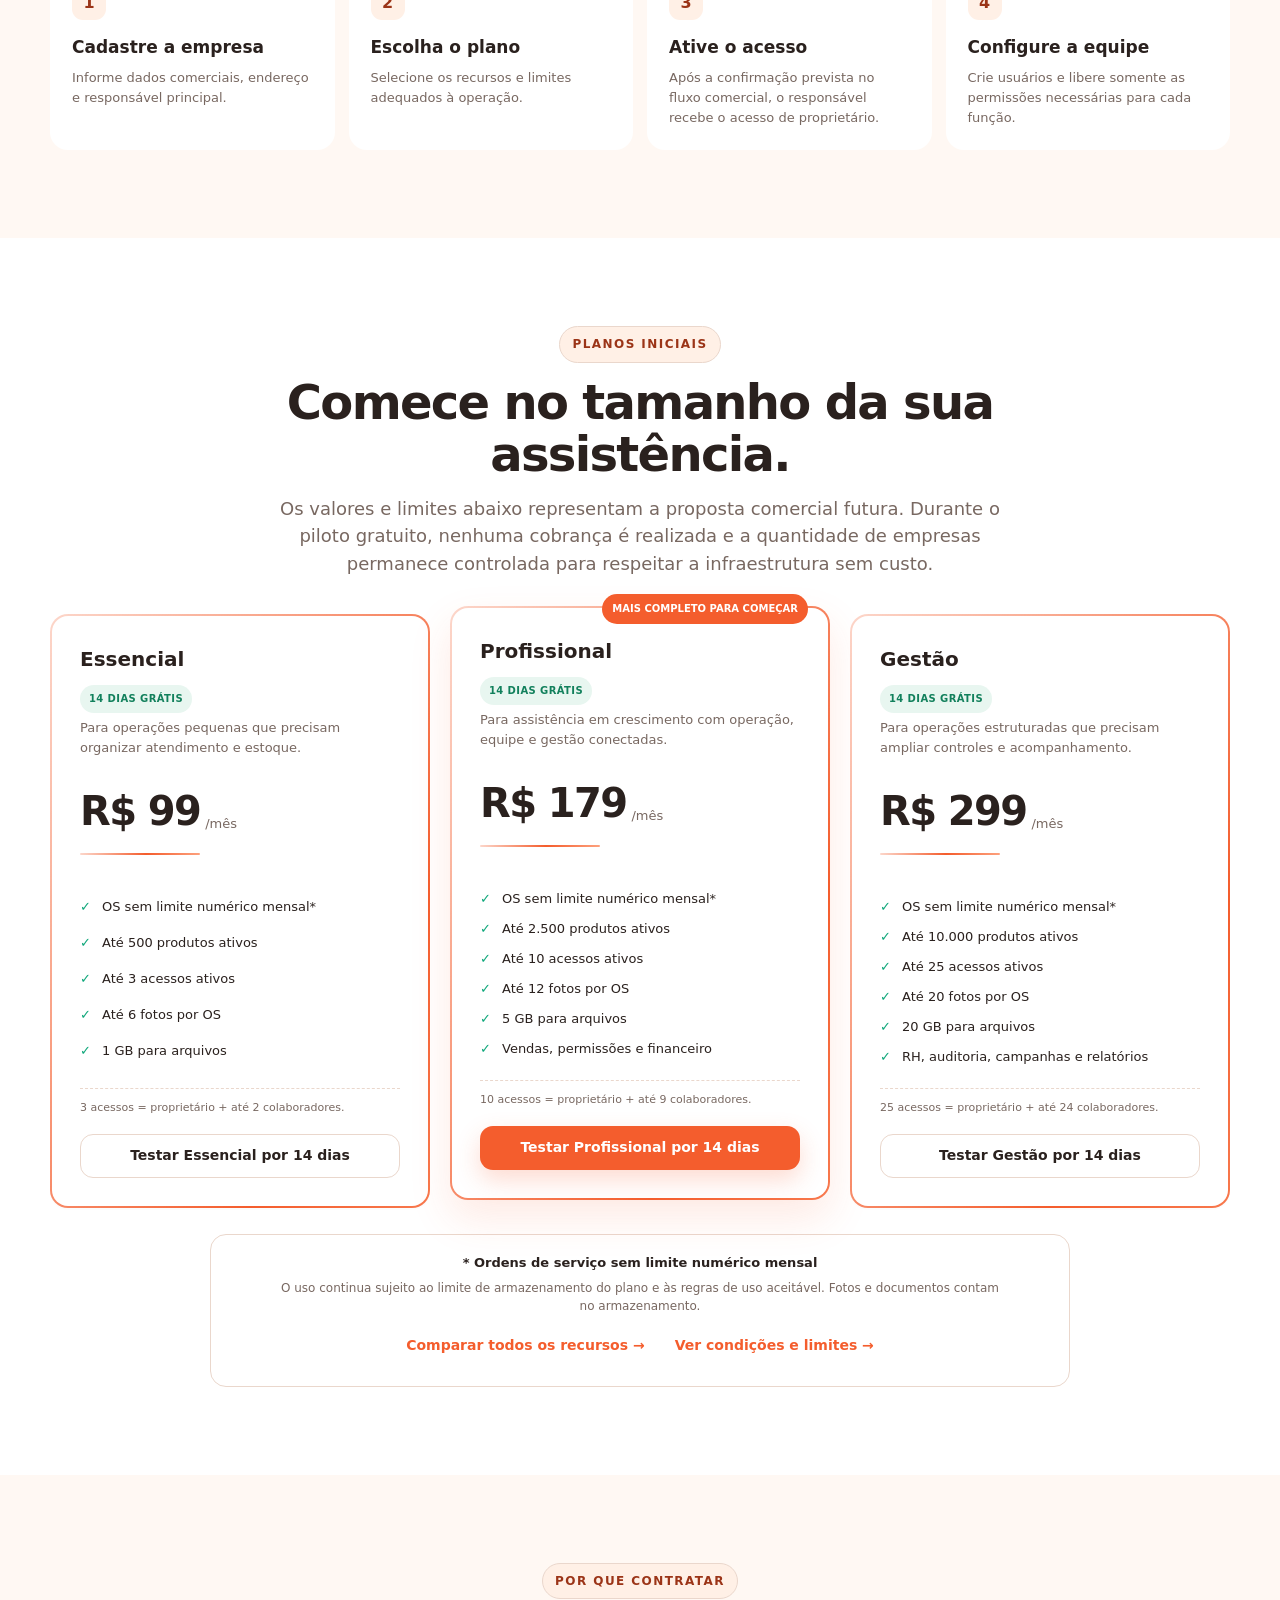
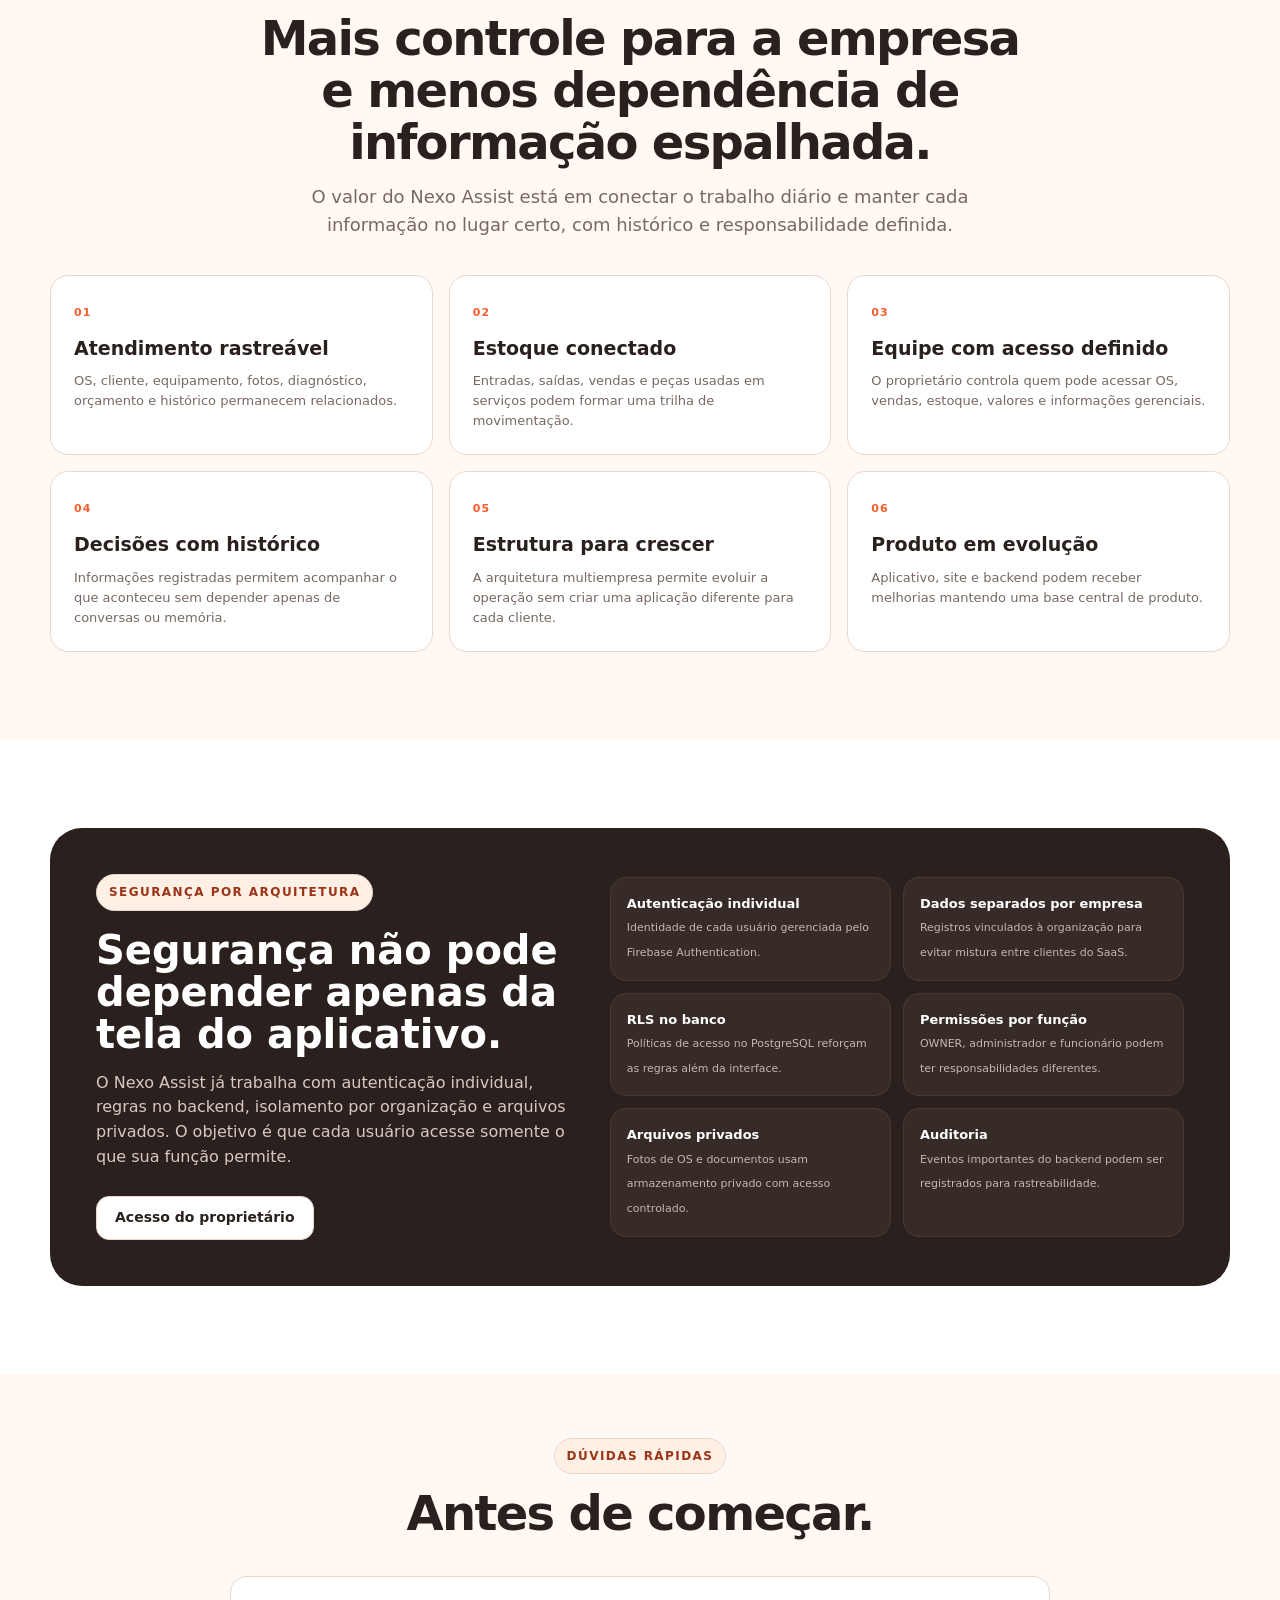
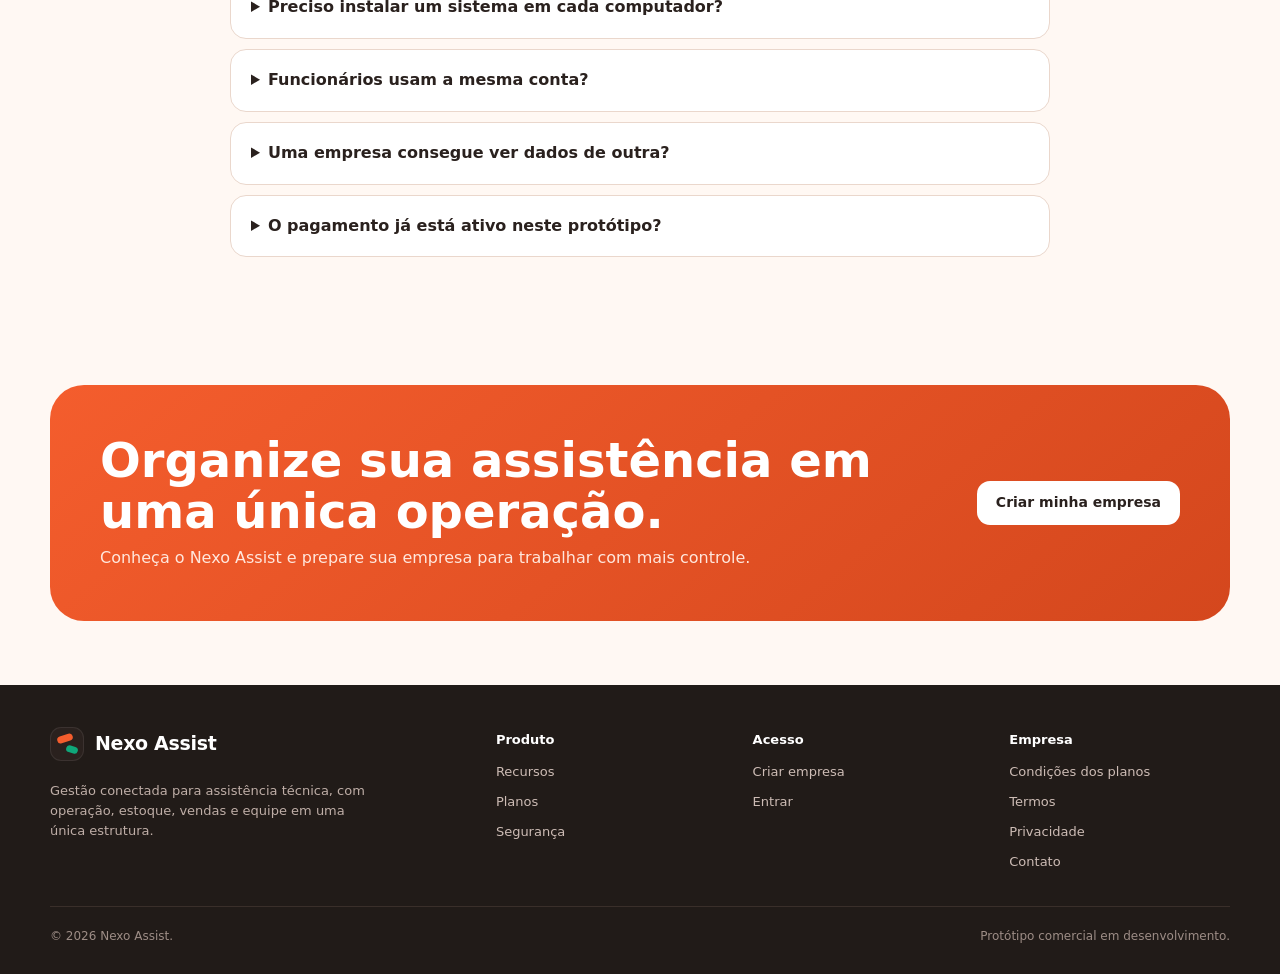
==== commit ead323ce: "site: atualiza pagina inicial do piloto" ====
--- a/index.html
+++ b/index.html
@@ -261,7 +261,7 @@
       <div class="section-head center">
         <span class="eyebrow">Planos iniciais</span>
         <h2>Comece no tamanho da sua assistência.</h2>
-        <p>Todos os planos terão 14 dias de teste grátis. A primeira cobrança ocorrerá somente após o período de teste se a assinatura continuar ativa.</p>
+        <p>Os valores e limites abaixo representam a proposta comercial futura. Durante o piloto gratuito, nenhuma cobrança é realizada e a quantidade de empresas permanece controlada para respeitar a infraestrutura sem custo.</p>
       </div>
       <div class="pricing-grid">
         <article class="card plan trace-border">
@@ -331,10 +331,10 @@
     <div class="container">
       <div class="section-head center"><span class="eyebrow">Dúvidas rápidas</span><h2>Antes de começar.</h2></div>
       <div class="faq">
-        <details><summary>Preciso instalar um sistema em cada computador?</summary><p>A proposta do Nexo Assist é trabalhar com uma aplicação central e dados online. O aplicativo Android já possui distribuição própria de teste e o SaaS será conectado ao mesmo backend.</p></details>
+        <details><summary>Preciso instalar um sistema em cada computador?</summary><p>O Nexo Assist trabalha com uma aplicação central e dados online. O aplicativo Android está em distribuição controlada de teste, conectado ao mesmo backend multiempresa.</p></details>
         <details><summary>Funcionários usam a mesma conta?</summary><p>Não. O modelo previsto é uma conta individual por pessoa, vinculada à empresa e às permissões definidas pelo proprietário.</p></details>
         <details><summary>Uma empresa consegue ver dados de outra?</summary><p>A arquitetura usa organização e políticas de acesso no banco para separar os dados de cada empresa.</p></details>
-        <details><summary>O pagamento já está ativo neste protótipo?</summary><p>Ainda não. A integração comercial será feita depois com confirmação de pagamento pelo backend antes da ativação da assinatura.</p></details>
+        <details><summary>O pagamento já está ativo neste protótipo?</summary><p>Não. O projeto está em piloto gratuito controlado. A cobrança comercial só será liberada quando houver infraestrutura compatível, validação jurídica e confirmação segura do provedor pelo backend.</p></details>
       </div>
     </div>
   </section>
@@ -358,7 +358,7 @@
       </div>
       <div class="footer-col"><strong>Produto</strong><a href="#recursos">Recursos</a><a href="planos.html">Planos</a><a href="#seguranca">Segurança</a></div>
       <div class="footer-col"><strong>Acesso</strong><a href="cadastro.html">Criar empresa</a><a href="login.html">Entrar</a></div>
-      <div class="footer-col"><strong>Empresa</strong><a href="condicoes-planos.html">Condições dos planos</a><a href="#">Termos</a><a href="#">Privacidade</a><a href="#">Contato</a></div>
+      <div class="footer-col"><strong>Empresa</strong><a href="condicoes-planos.html">Condições dos planos</a><a href="termos.html">Termos</a><a href="privacidade.html">Privacidade</a><a href="#">Contato</a></div>
     </div>
     <div class="footer-bottom"><span>© 2026 Nexo Assist.</span><span>Protótipo comercial em desenvolvimento.</span></div>
   </div>
--- a/assets/css/style.css
+++ b/assets/css/style.css
@@ -0,0 +1 @@
+:root{--brand:#F45D2D;--brand-dark:#9B3417;--accent:#0FA77A;--ink:#2A211E;--muted:#786861;--bg:#FFF8F3;--surface:#FFFFFF;--surface-alt:#FFF0E6;--border:#EAD7CC;--success:#12805C;--warning:#C86E00;--shadow:0 24px 60px rgba(42,33,30,.10);--shadow-soft:0 10px 30px rgba(42,33,30,.08);--radius-sm:12px;--radius-md:18px;--radius-lg:28px;--max:1180px;}*{box-sizing:border-box}html{scroll-behavior:smooth}body{margin:0;font-family:Inter,ui-sans-serif,system-ui,-apple-system,BlinkMacSystemFont,"Segoe UI",sans-serif;color:var(--ink);background:var(--bg);line-height:1.55;}body.no-scroll{overflow:hidden}a{color:inherit;text-decoration:none}button,input,select,textarea{font:inherit}button{cursor:pointer}img,video{max-width:100%;display:block}.container{width:min(var(--max),calc(100% - 40px));margin:0 auto}.section{padding:88px 0}.section.compact{padding:64px 0}.section.alt{background:#fff}.eyebrow{display:inline-flex;align-items:center;gap:8px;font-size:12px;letter-spacing:.12em;text-transform:uppercase;font-weight:800;color:var(--brand-dark);background:var(--surface-alt);border:1px solid var(--border);padding:8px 12px;border-radius:999px;}.section-head{max-width:760px;margin-bottom:36px}.section-head.center{text-align:center;margin-left:auto;margin-right:auto}.section-head h2{font-size:clamp(30px,4vw,48px);line-height:1.08;margin:14px 0 14px;letter-spacing:-.035em}.section-head p{font-size:18px;color:var(--muted);margin:0}.site-header{position:sticky;top:0;z-index:50;background:rgba(255,248,243,.92);backdrop-filter:blur(18px);border-bottom:1px solid rgba(234,215,204,.82);}.nav{min-height:74px;display:flex;align-items:center;justify-content:space-between;gap:24px;}.brand{display:inline-flex;align-items:center;gap:11px;font-weight:900;letter-spacing:-.02em}.brand-mark{width:34px;height:34px;border-radius:11px;background:var(--ink);position:relative;box-shadow:inset 0 0 0 1px rgba(255,255,255,.08);}.brand-mark::before,.brand-mark::after{content:"";position:absolute;border-radius:999px;background:var(--brand);}.brand-mark::before{width:16px;height:7px;left:7px;top:8px;transform:rotate(-18deg)}.brand-mark::after{width:12px;height:7px;right:6px;bottom:8px;transform:rotate(18deg);background:var(--accent)}.brand strong{font-size:19px}.nav-links{display:flex;align-items:center;gap:28px;font-size:14px;font-weight:700}.nav-links a:not(.btn){color:#4B3D37}.nav-links a:not(.btn):hover{color:var(--brand)}.nav-actions{display:flex;align-items:center;gap:10px}.menu-btn{display:none;border:1px solid var(--border);background:var(--surface);width:42px;height:42px;border-radius:12px;color:var(--ink);}.btn{min-height:44px;padding:0 18px;border-radius:13px;border:1px solid transparent;display:inline-flex;align-items:center;justify-content:center;gap:8px;font-weight:800;font-size:14px;transition:.2s ease;}.btn:hover{transform:translateY(-1px)}.btn-primary{background:var(--brand);color:#fff;box-shadow:0 10px 24px rgba(244,93,45,.22)}.btn-primary:hover{background:#E75224}.btn-secondary{background:var(--surface);border-color:var(--border);color:var(--ink)}.btn-dark{background:var(--ink);color:#fff}.btn-link{background:transparent;color:var(--brand);padding-inline:4px}.hero{padding:78px 0 62px;overflow:hidden;position:relative}.hero::after{content:"";position:absolute;width:440px;height:440px;border-radius:50%;background:radial-gradient(circle,rgba(244,93,45,.14),rgba(244,93,45,0) 70%);right:-120px;top:-70px;pointer-events:none;}.hero-grid{display:grid;grid-template-columns:1.02fr .98fr;align-items:center;gap:70px}.hero h1{font-size:clamp(44px,6.2vw,76px);line-height:.98;letter-spacing:-.055em;margin:18px 0 22px;max-width:740px;}.hero h1 span{color:var(--brand)}.hero-copy>p{font-size:19px;color:var(--muted);max-width:650px;margin:0 0 28px}.hero-actions{display:flex;flex-wrap:wrap;gap:12px}.hero-note{display:flex;gap:18px;flex-wrap:wrap;margin-top:24px;color:var(--muted);font-size:13px}.hero-note span{display:flex;align-items:center;gap:7px}.hero-note i{width:8px;height:8px;border-radius:50%;background:var(--accent);display:inline-block}.product-stage{position:relative;min-height:560px;display:grid;place-items:center}.product-stage::before{content:"";position:absolute;inset:70px 4% 30px;border-radius:40px;background:linear-gradient(145deg,#FAD7C6,#FFF0E6);transform:rotate(-3deg);}.phone{width:320px;border-radius:42px;background:#191412;padding:10px;box-shadow:0 34px 80px rgba(42,33,30,.24);position:relative;z-index:2;}.phone-screen{background:#FFF8F3;border-radius:33px;overflow:hidden;min-height:620px}.phone-top{height:36px;background:#2A211E;display:flex;align-items:center;justify-content:center}.phone-notch{width:88px;height:18px;border-radius:999px;background:#0f0c0b}.app-shell{padding:20px}.app-greeting{font-size:12px;color:var(--muted);font-weight:700}.app-title{font-size:22px;font-weight:900;margin:2px 0 18px}.app-metrics{display:grid;grid-template-columns:1fr 1fr;gap:10px}.metric{background:#fff;border:1px solid var(--border);border-radius:16px;padding:13px}.metric small{display:block;font-size:10px;color:var(--muted);font-weight:800;text-transform:uppercase}.metric strong{display:block;font-size:22px;margin-top:5px}.app-card{margin-top:12px;background:#fff;border:1px solid var(--border);border-radius:18px;padding:15px}.app-card .row{display:flex;align-items:center;justify-content:space-between;gap:10px}.app-card h4{margin:0;font-size:14px}.app-card p{margin:4px 0 0;font-size:11px;color:var(--muted)}.pill{font-size:10px;font-weight:900;border-radius:999px;padding:6px 8px;background:#E8F6F0;color:var(--success)}.app-list{display:grid;gap:8px;margin-top:12px}.app-list-item{display:flex;align-items:center;gap:10px;padding:10px;background:var(--surface-alt);border-radius:13px}.app-icon{width:30px;height:30px;border-radius:9px;background:var(--brand);opacity:.92}.app-list-item strong{font-size:11px;display:block}.app-list-item span{font-size:9px;color:var(--muted)}.floating-note{position:absolute;z-index:3;background:#fff;border:1px solid var(--border);box-shadow:var(--shadow-soft);border-radius:17px;padding:14px 16px;max-width:190px;}.floating-note strong{font-size:13px;display:block}.floating-note span{font-size:11px;color:var(--muted)}.floating-note.one{left:0;top:105px}.floating-note.two{right:-10px;bottom:85px}.trust-strip{padding:24px 0;border-top:1px solid var(--border);border-bottom:1px solid var(--border);background:#fff}.trust-grid{display:grid;grid-template-columns:repeat(4,1fr);gap:18px}.trust-item{display:flex;align-items:center;gap:11px}.trust-dot{width:10px;height:10px;border-radius:50%;background:var(--accent);flex:0 0 auto}.trust-item strong{font-size:13px;display:block}.trust-item span{font-size:12px;color:var(--muted)}.problem-grid,.feature-grid{display:grid;grid-template-columns:repeat(3,1fr);gap:18px}.card{background:var(--surface);border:1px solid var(--border);border-radius:var(--radius-md);padding:24px;box-shadow:0 2px 0 rgba(42,33,30,.01);}.problem-card{min-height:210px}.card-kicker{font-size:11px;font-weight:900;text-transform:uppercase;letter-spacing:.1em;color:var(--brand)}.card h3{font-size:20px;line-height:1.2;margin:10px 0 9px}.card p{margin:0;color:var(--muted);font-size:14px}.feature-grid{grid-template-columns:repeat(4,1fr)}.feature-icon{width:44px;height:44px;border-radius:14px;background:var(--surface-alt);display:grid;place-items:center;color:var(--brand);font-weight:900;margin-bottom:18px;}.demo-grid{display:grid;grid-template-columns:repeat(3,1fr);gap:18px}.demo-card{overflow:hidden;padding:0}.demo-visual{height:250px;background:linear-gradient(150deg,#2A211E,#4B3A34);padding:22px;position:relative}.demo-screen{height:100%;border-radius:20px;background:#FFF8F3;padding:15px;overflow:hidden}.demo-bar{height:12px;width:42%;background:var(--brand);border-radius:999px;margin-bottom:14px}.demo-line{height:9px;background:#EAD7CC;border-radius:999px;margin:8px 0}.demo-line.short{width:58%}.demo-line.mid{width:78%}.demo-mini{display:grid;grid-template-columns:1fr 1fr;gap:8px;margin-top:14px}.demo-mini span{height:54px;border-radius:11px;background:#fff;border:1px solid var(--border)}.play{position:absolute;right:18px;bottom:18px;width:48px;height:48px;border-radius:50%;background:#fff;color:var(--ink);display:grid;place-items:center;font-weight:900;box-shadow:var(--shadow-soft);border:none;}.demo-copy{padding:20px}.demo-copy h3{margin:0 0 7px}.demo-copy p{font-size:13px;color:var(--muted);margin:0}.customizer{display:grid;grid-template-columns:1fr 1fr;gap:54px;align-items:center}.palette{display:flex;gap:10px;margin-top:18px}.palette button{width:38px;height:38px;border-radius:50%;border:3px solid #fff;box-shadow:0 0 0 1px var(--border);background:var(--swatch);}.palette button.active{box-shadow:0 0 0 3px var(--ink)}.custom-preview{--preview:#F45D2D;background:#2A211E;padding:28px;border-radius:32px;box-shadow:var(--shadow);}.custom-preview-card{background:#FFF8F3;border-radius:24px;padding:22px}.custom-preview .preview-logo{width:46px;height:46px;border-radius:15px;background:var(--preview);margin-bottom:18px}.custom-preview .preview-btn{height:44px;border-radius:13px;background:var(--preview);margin-top:18px}.custom-preview .preview-line{height:10px;border-radius:999px;background:#EAD7CC;margin:10px 0}.custom-preview .preview-line.short{width:64%}.steps{display:grid;grid-template-columns:repeat(4,1fr);gap:14px;counter-reset:step}.step{padding:22px;border-top:3px solid var(--brand);background:#fff;border-radius:0 0 18px 18px}.step::before{counter-increment:step;content:counter(step);width:34px;height:34px;border-radius:11px;background:var(--surface-alt);color:var(--brand-dark);display:grid;place-items:center;font-weight:900;margin-bottom:14px;}.step h3{margin:0 0 7px;font-size:17px}.step p{margin:0;color:var(--muted);font-size:13px}.pricing-grid{display:grid;grid-template-columns:repeat(3,1fr);gap:20px;align-items:stretch}.plan{position:relative;padding:28px}.plan.featured{border:2px solid var(--brand);transform:translateY(-8px);box-shadow:var(--shadow-soft)}.plan-badge{position:absolute;top:-14px;right:20px;background:var(--brand);color:#fff;border-radius:999px;padding:7px 10px;font-size:10px;font-weight:900;text-transform:uppercase;}.plan-name{font-size:20px;font-weight:900}.plan-desc{color:var(--muted);font-size:13px;min-height:42px;margin-top:5px}.price{display:flex;align-items:flex-end;gap:5px;margin:20px 0}.price strong{font-size:40px;letter-spacing:-.04em}.price span{color:var(--muted);font-size:13px;margin-bottom:8px}.plan ul{list-style:none;padding:0;margin:22px 0;display:grid;gap:10px}.plan li{font-size:13px;padding-left:22px;position:relative}.plan li::before{content:"✓";position:absolute;left:0;color:var(--accent);font-weight:900}.plan .btn{width:100%}.security-panel{background:var(--ink);color:#fff;border-radius:32px;padding:46px;display:grid;grid-template-columns:.9fr 1.1fr;gap:44px;align-items:center;}.security-panel p{color:#D8C8C1}.security-list{display:grid;grid-template-columns:1fr 1fr;gap:12px}.security-item{background:#372B27;border:1px solid #4A3933;border-radius:16px;padding:16px}.security-item strong{font-size:13px;display:block}.security-item span{font-size:11px;color:#C9B5AC}.faq{display:grid;gap:10px;max-width:820px;margin:0 auto}.faq details{background:#fff;border:1px solid var(--border);border-radius:16px;padding:18px 20px}.faq summary{font-weight:800;cursor:pointer}.faq p{color:var(--muted);font-size:14px;margin:12px 0 0}.cta{background:linear-gradient(140deg,#F45D2D,#D4471D);color:#fff;border-radius:34px;padding:50px;display:flex;align-items:center;justify-content:space-between;gap:28px;}.cta h2{font-size:clamp(30px,4vw,48px);line-height:1.05;margin:0 0 10px}.cta p{margin:0;color:#FFE7DD}.cta .btn{background:#fff;color:var(--ink);flex:0 0 auto}.site-footer{padding:42px 0 28px;background:#211B18;color:#fff}.footer-grid{display:grid;grid-template-columns:1.3fr repeat(3,.7fr);gap:36px}.footer-copy{color:#BFAEA7;font-size:13px;max-width:330px;margin-top:12px}.footer-col strong{font-size:13px}.footer-col a{display:block;color:#CDBCB5;font-size:13px;margin-top:10px}.footer-bottom{border-top:1px solid #3A2F2A;margin-top:34px;padding-top:20px;color:#9D8D86;font-size:12px;display:flex;justify-content:space-between;gap:20px}.page-hero{padding:68px 0 42px}.page-hero h1{font-size:clamp(38px,5vw,62px);letter-spacing:-.045em;line-height:1.02;margin:14px 0}.page-hero p{color:var(--muted);font-size:18px;max-width:720px}.compare-wrap{overflow:auto;border:1px solid var(--border);border-radius:20px;background:#fff}.compare{width:100%;border-collapse:collapse;min-width:760px}.compare th,.compare td{padding:16px 18px;border-bottom:1px solid var(--border);text-align:left;font-size:13px}.compare th{background:#FFF8F3;font-size:12px;text-transform:uppercase;letter-spacing:.06em}.compare td:not(:first-child),.compare th:not(:first-child){text-align:center}.compare tr:last-child td{border-bottom:none}.check{color:var(--accent);font-weight:900}.muted{color:#B3A29A}.form-shell{display:grid;grid-template-columns:.72fr 1.28fr;gap:34px;align-items:start}.form-aside{position:sticky;top:98px}.form-aside h1{font-size:42px;line-height:1.02;letter-spacing:-.04em;margin:14px 0}.form-aside p{color:var(--muted)}.progress{display:grid;gap:10px;margin-top:26px}.progress-item{display:flex;align-items:center;gap:11px;color:var(--muted);font-size:13px;font-weight:700}.progress-item i{width:28px;height:28px;border-radius:9px;background:#fff;border:1px solid var(--border);display:grid;place-items:center;font-style:normal}.progress-item.active{color:var(--ink)}.progress-item.active i,.progress-item.done i{background:var(--brand);border-color:var(--brand);color:#fff}.form-card{background:#fff;border:1px solid var(--border);border-radius:24px;padding:30px;box-shadow:var(--shadow-soft)}.form-step{display:none}.form-step.active{display:block}.form-step h2{font-size:25px;margin:0 0 6px}.form-step>p{color:var(--muted);font-size:13px;margin:0 0 24px}.form-grid{display:grid;grid-template-columns:1fr 1fr;gap:16px}.field{display:grid;gap:7px}.field.full{grid-column:1/-1}.field label{font-size:12px;font-weight:800}.field input,.field select,.field textarea{width:100%;border:1px solid var(--border);background:#FFFCFA;color:var(--ink);border-radius:12px;padding:13px 14px;outline:none;min-height:48px;}.field input:focus,.field select:focus,.field textarea:focus{border-color:var(--brand);box-shadow:0 0 0 3px rgba(244,93,45,.10)}.field small{color:var(--muted);font-size:11px}.checkbox{display:flex;align-items:flex-start;gap:10px;font-size:13px;color:var(--muted)}.checkbox input{margin-top:3px}.form-actions{display:flex;justify-content:space-between;gap:12px;margin-top:26px;padding-top:20px;border-top:1px solid var(--border)}.plan-choice{display:grid;grid-template-columns:repeat(3,1fr);gap:10px}.plan-choice label{border:1px solid var(--border);border-radius:15px;padding:15px;cursor:pointer;background:#fff}.plan-choice input{accent-color:var(--brand)}.plan-choice strong{display:block;margin-top:8px}.plan-choice span{display:block;color:var(--muted);font-size:11px}.dev-note{margin-top:18px;background:#FFF6D9;border:1px solid #F0D78A;color:#6D5714;padding:12px 14px;border-radius:12px;font-size:12px}.login-shell{min-height:calc(100vh - 74px);display:grid;grid-template-columns:1fr 1fr}.login-brand{background:var(--ink);color:#fff;padding:64px;display:flex;flex-direction:column;justify-content:center}.login-brand h1{font-size:52px;line-height:1;letter-spacing:-.05em;margin:18px 0}.login-brand p{color:#D1C2BB;max-width:520px}.login-panel{padding:64px;display:grid;place-items:center}.login-box{width:min(460px,100%)}.login-box h2{font-size:32px;margin:0 0 8px}.login-box>p{color:var(--muted);margin:0 0 24px}.login-box .field{margin-bottom:14px}.login-box .btn{width:100%;margin-top:6px}.helper-links{display:flex;justify-content:space-between;margin-top:16px;font-size:12px}.helper-links a{color:var(--brand);font-weight:800}.modal{position:fixed;inset:0;background:rgba(22,17,15,.72);z-index:100;display:none;align-items:center;justify-content:center;padding:20px;}.modal.open{display:flex}.modal-card{width:min(720px,100%);background:#fff;border-radius:24px;padding:24px;box-shadow:var(--shadow)}.modal-head{display:flex;align-items:center;justify-content:space-between;gap:12px;margin-bottom:18px}.modal-head h3{margin:0}.modal-close{border:1px solid var(--border);background:#fff;width:38px;height:38px;border-radius:11px}.modal-demo{background:#2A211E;border-radius:20px;padding:24px;color:#fff}.modal-demo p{color:#D6C6BF}.toast{position:fixed;right:22px;bottom:22px;background:#211B18;color:#fff;border-radius:14px;padding:14px 16px;box-shadow:var(--shadow);font-size:13px;display:none;z-index:120}.toast.show{display:block}@media(max-width:980px){.nav-links{display:none}.menu-btn{display:block}.nav.open .nav-links{display:flex;position:absolute;left:20px;right:20px;top:66px;background:#fff;border:1px solid var(--border);border-radius:18px;padding:18px;flex-direction:column;align-items:stretch;box-shadow:var(--shadow-soft)}.nav-actions .btn-secondary{display:none}.hero-grid,.customizer,.security-panel,.form-shell{grid-template-columns:1fr}.hero-copy{text-align:center}.hero-copy>p{margin-inline:auto}.hero-actions,.hero-note{justify-content:center}.product-stage{margin-top:18px}.problem-grid{grid-template-columns:1fr 1fr}.feature-grid{grid-template-columns:1fr 1fr}.demo-grid{grid-template-columns:1fr 1fr}.steps{grid-template-columns:1fr 1fr}.pricing-grid{grid-template-columns:1fr}.plan.featured{transform:none}.security-list{grid-template-columns:1fr 1fr}.footer-grid{grid-template-columns:1fr 1fr}.form-aside{position:static}.login-shell{grid-template-columns:1fr}.login-brand{display:none}}@media(max-width:640px){.container{width:min(100% - 28px,var(--max))}.section{padding:66px 0}.nav{min-height:66px}.nav-actions .btn-primary{padding-inline:12px;font-size:12px}.hero{padding-top:54px}.hero h1{font-size:44px}.product-stage{min-height:515px}.phone{width:280px}.phone-screen{min-height:550px}.floating-note{display:none}.trust-grid,.problem-grid,.feature-grid,.demo-grid,.steps,.security-list,.footer-grid{grid-template-columns:1fr}.security-panel{padding:28px}.cta{padding:30px;align-items:flex-start;flex-direction:column}.footer-bottom{flex-direction:column}.form-card{padding:20px}.form-grid{grid-template-columns:1fr}.field.full{grid-column:auto}.plan-choice{grid-template-columns:1fr}.login-panel{padding:42px 20px}}.support-float{position:fixed;right:18px;bottom:20px;z-index:90;min-height:56px;display:flex;align-items:center;gap:11px;padding:10px 15px 10px 12px;border-radius:18px;background:#211B18;color:#fff;border:1px solid rgba(255,255,255,.12);box-shadow:0 16px 38px rgba(42,33,30,.22);transition:transform .2s ease,box-shadow .2s ease;animation:supportBreath 2.8s ease-in-out infinite;}.support-float:hover{transform:translateY(-2px);box-shadow:0 20px 46px rgba(42,33,30,.28);}.support-status{width:13px;height:13px;border-radius:50%;background:#25D366;box-shadow:0 0 0 0 rgba(37,211,102,.45);animation:supportPulse 1.8s ease-out infinite;flex:0 0 auto;}.support-copy{display:grid;line-height:1.1}.support-copy strong{font-size:13px}.support-copy small{font-size:10px;color:#D9CBC5;margin-top:3px}.trace-border{position:relative;isolation:isolate;}.trace-border::after{content:"";position:absolute;inset:-2px;border-radius:inherit;padding:2px;pointer-events:none;background:conic-gradient(from var(--trace-angle,0deg),transparent 0 70%,rgba(244,93,45,.12) 76%,#F45D2D 83%,rgba(244,93,45,.18) 90%,transparent 96%);-webkit-mask:linear-gradient(#000 0 0) content-box,linear-gradient(#000 0 0);-webkit-mask-composite:xor;mask-composite:exclude;animation:traceSpin 5.2s linear infinite;}.price strong{position:relative;display:inline-block;}.price strong::after{content:"";position:absolute;left:0;right:0;bottom:-4px;height:2px;border-radius:999px;background:linear-gradient(90deg,transparent,#F45D2D,transparent);background-size:220% 100%;animation:priceSweep 3.6s linear infinite;}.demo-video{position:relative;min-height:370px;background:linear-gradient(145deg,#2A211E,#4A3832);overflow:hidden;border-radius:20px 20px 0 0;}.demo-video video{width:100%;height:370px;object-fit:cover;object-position:center 20%;background:#2A211E;transform:scale(1.002);}.video-card{overflow:hidden;padding:0}.video-badge{position:absolute;left:14px;bottom:14px;padding:7px 10px;border-radius:999px;font-size:10px;font-weight:900;letter-spacing:.04em;text-transform:uppercase;color:#fff;background:rgba(33,27,24,.78);backdrop-filter:blur(8px);border:1px solid rgba(255,255,255,.12);}.video-privacy-note{margin:18px 0 0;color:var(--muted);font-size:12px;text-align:center;}@keyframes supportPulse{0%{box-shadow:0 0 0 0 rgba(37,211,102,.42)}75%,100%{box-shadow:0 0 0 11px rgba(37,211,102,0)}}@keyframes supportBreath{0%,100%{filter:brightness(1)}50%{filter:brightness(1.06)}}@keyframes traceSpin{to{--trace-angle:360deg}}@keyframes priceSweep{from{background-position:220% 0}to{background-position:-20% 0}}@property --trace-angle{syntax:"<angle>";inherits:false;initial-value:0deg;}@media(max-width:640px){.support-float{right:12px;bottom:14px;min-height:50px;padding:9px 12px}.support-copy small{display:none}.support-copy strong{font-size:12px}.demo-video,.demo-video video{height:330px;min-height:330px}}@media(prefers-reduced-motion:reduce){.support-float,.support-status,.trace-border::after,.price strong::after{animation:none}}.plan{display:flex;flex-direction:column;height:100%;}.plan ul{flex:1 1 auto;}.plan .btn{margin-top:auto;}.price{position:relative;padding-bottom:13px;}.price::after{content:"";position:absolute;left:0;bottom:0;width:120px;height:2px;border-radius:999px;background:linear-gradient(90deg,rgba(244,93,45,.25),#F45D2D,#FFB08F,#F45D2D,rgba(244,93,45,.25));background-size:220% 100%;animation:priceLineMove 2.3s linear infinite;}.price strong::after{display:none}.trace-border{--trace-fill:#fff;position:relative;border:2px solid transparent !important;background:linear-gradient(var(--trace-fill),var(--trace-fill)) padding-box,linear-gradient(120deg,rgba(244,93,45,.25),#F45D2D,#FFB08F,#F45D2D,rgba(244,93,45,.18)) border-box !important;background-size:100% 100%,300% 300% !important;animation:traceBorderMove 4s linear infinite;}.trace-border::before,.trace-border::after{content:none !important}.plan.trace-border{--trace-fill:#fff}.plan.featured.trace-border{box-shadow:0 18px 42px rgba(244,93,45,.13)}.demo-video.trace-border{--trace-fill:#2A211E}.phone.trace-border{--trace-fill:#191412}@keyframes traceBorderMove{0%{background-position:0 0,0% 50%}100%{background-position:0 0,300% 50%}}@keyframes priceLineMove{0%{background-position:220% 0}100%{background-position:-20% 0}}@media(prefers-reduced-motion:reduce){.trace-border,.price::after{animation:none !important}}.trial-chip{display:inline-flex;width:max-content;margin-top:10px;padding:6px 9px;border-radius:999px;background:#E8F6F0;color:var(--success);font-size:10px;font-weight:900;text-transform:uppercase;letter-spacing:.04em}.customizer-v2{align-items:start}.personalization-points{display:grid;grid-template-columns:1fr 1fr;gap:12px;margin:22px 0}.personalization-points>div{background:#fff;border:1px solid var(--border);border-radius:15px;padding:15px}.personalization-points strong{display:block;font-size:13px;margin-bottom:4px}.personalization-points span{display:block;color:var(--muted);font-size:12px}.custom-controls{display:grid;gap:14px;max-width:520px}.custom-label{display:block;font-size:12px;font-weight:800;margin-bottom:8px}.custom-preview{--preview:#F45D2D;--preview-bg:#FFF8F3;--preview-card:#fff;--preview-text:#2A211E;--preview-muted:#786861;background:#2A211E;padding:26px;border-radius:32px;box-shadow:var(--shadow);transition:.25s ease}.custom-preview.is-dark{--preview-bg:#191412;--preview-card:#2A211E;--preview-text:#FFF8F3;--preview-muted:#CDBCB5}.custom-preview-app{background:var(--preview-bg);color:var(--preview-text);border-radius:24px;padding:22px;min-height:480px;transition:.25s ease}.custom-preview-head{display:flex;align-items:center;justify-content:space-between;gap:16px}.preview-brand{display:flex;align-items:center;gap:11px}.preview-logo{width:48px;height:48px;border-radius:15px;background:var(--preview);color:#fff;display:grid;place-items:center;font-weight:900;font-size:12px}.preview-brand small,.preview-welcome small{display:block;font-size:9px;letter-spacing:.1em;color:var(--preview-muted);font-weight:900}.preview-brand strong{display:block;font-size:14px;margin-top:2px}.preview-badge{font-size:9px;font-weight:900;padding:7px 9px;border-radius:999px;background:var(--surface-alt);color:var(--brand-dark)}.preview-welcome{margin:34px 0 18px}.preview-welcome h3{font-size:24px;margin:5px 0 0}.preview-metrics{display:grid;grid-template-columns:1fr 1fr;gap:10px}.preview-metrics>div{background:var(--preview-card);border:1px solid var(--border);border-radius:16px;padding:14px}.preview-metrics small{display:block;color:var(--preview-muted);font-size:10px;font-weight:800}.preview-metrics strong{display:block;font-size:20px;margin-top:5px}.preview-navigation{display:grid;grid-template-columns:1fr 1fr;gap:9px;margin:14px 0}.preview-navigation span{display:flex;align-items:center;gap:9px;background:var(--preview-card);border:1px solid var(--border);border-radius:14px;padding:11px;font-size:11px}.preview-navigation b{width:29px;height:29px;border-radius:9px;background:var(--surface-alt);color:var(--preview);display:grid;place-items:center;font-size:9px}.preview-action{width:100%;border:0;border-radius:13px;background:var(--preview);color:#fff;min-height:46px;font-weight:900}.benefit-grid{display:grid;grid-template-columns:repeat(3,1fr);gap:16px}.benefit-card{background:#fff;border:1px solid var(--border);border-radius:18px;padding:23px}.benefit-card>span{color:var(--brand);font-size:11px;font-weight:900;letter-spacing:.1em}.benefit-card h3{font-size:19px;margin:10px 0 8px}.benefit-card p{margin:0;color:var(--muted);font-size:13px}.security-panel h2{font-size:40px;line-height:1.05;margin:18px 0 12px}.security-cta{margin-top:10px}.security-list-v2{grid-template-columns:1fr 1fr}.billing-promise{background:#fff;border:1px solid var(--border);border-radius:26px;padding:30px;display:grid;grid-template-columns:1.1fr 1fr auto;gap:28px;align-items:center;box-shadow:var(--shadow-soft)}.billing-promise h2{font-size:28px;line-height:1.08;margin:12px 0 0}.billing-promise-list{display:grid;grid-template-columns:1fr 1fr;gap:10px}.billing-promise-list span{font-size:12px;font-weight:700;padding:11px;border-radius:12px;background:var(--surface-alt)}.account-demo-link{width:100%;margin-top:14px}.account-page{background:#FFF8F3}.account-layout{display:grid;grid-template-columns:280px 1fr;gap:30px;align-items:start}.account-sidebar{position:sticky;top:98px;background:#fff;border:1px solid var(--border);border-radius:22px;padding:24px}.account-sidebar h1{font-size:32px;margin:14px 0 8px}.account-sidebar>p{color:var(--muted);font-size:13px}.account-menu{display:grid;gap:6px;margin:22px 0}.account-menu a{padding:11px 12px;border-radius:11px;font-size:13px;font-weight:800;color:var(--muted)}.account-menu a.active,.account-menu a:hover{background:var(--surface-alt);color:var(--brand-dark)}.account-main{display:grid;gap:18px}.account-hero{background:var(--ink);color:#fff;border-radius:26px;padding:30px;display:flex;justify-content:space-between;gap:30px;align-items:center}.account-hero h2{font-size:32px;margin:10px 0 8px}.account-hero p{max-width:670px;margin:0;color:#D8C8C1;font-size:13px}.status-badge{display:inline-flex;padding:7px 10px;border-radius:999px;background:#E8F6F0;color:var(--success);font-size:10px;font-weight:900;text-transform:uppercase}.account-price{text-align:right}.account-price strong{display:block;font-size:38px}.account-price span{display:block;color:#D8C8C1;font-size:11px}.account-grid{display:grid;grid-template-columns:1fr 1fr;gap:18px}.account-card{background:#fff;border:1px solid var(--border);border-radius:20px;padding:24px}.account-card h3{font-size:20px;margin:8px 0 18px}.account-data-row{display:flex;justify-content:space-between;gap:16px;padding:12px 0;border-bottom:1px solid var(--border);font-size:13px}.account-data-row span{color:var(--muted)}.account-actions{display:flex;gap:10px;flex-wrap:wrap;margin-top:20px}.account-wide{grid-column:1/-1}.account-card-head{display:flex;align-items:start;justify-content:space-between;gap:20px}.prototype-pill{font-size:9px;font-weight:900;padding:7px 9px;border-radius:999px;background:var(--surface-alt);color:var(--brand-dark)}.company-summary{display:grid;grid-template-columns:repeat(3,1fr);gap:12px}.company-summary>div{padding:15px;border-radius:14px;background:var(--bg)}.company-summary small{display:block;color:var(--muted);font-size:10px;text-transform:uppercase;font-weight:800}.company-summary strong{display:block;margin-top:5px;font-size:13px}.account-copy{color:var(--muted);font-size:13px;margin:0}.btn-danger{background:#fff;color:#B42318;border-color:#F1B6B2}.btn-danger:hover{background:#FFF1F0}.danger-zone{border-color:#F1B6B2;background:#FFFDFC}.danger-zone p{color:var(--muted);font-size:13px;max-width:820px}.cancel-modal-card{max-width:620px}.cancel-modal-card>p{color:var(--muted);font-size:14px}.cancel-actions{display:flex;justify-content:flex-end;gap:10px;margin-top:20px;flex-wrap:wrap}@media(max-width:980px){.benefit-grid{grid-template-columns:1fr 1fr}.billing-promise{grid-template-columns:1fr}.account-layout{grid-template-columns:1fr}.account-sidebar{position:static}}@media(max-width:640px){.personalization-points,.benefit-grid,.security-list-v2,.preview-metrics,.preview-navigation,.account-grid,.company-summary{grid-template-columns:1fr}.account-hero{align-items:flex-start;flex-direction:column}.account-price{text-align:left}}.plan-core{margin-bottom:12px}.plan-limit-note{font-size:11px;color:var(--muted);margin:-2px 0 18px;padding-top:10px;border-top:1px dashed var(--border)}.pricing-disclosure{max-width:860px;margin:26px auto 0;text-align:center;padding:18px;border:1px solid var(--border);background:#fff;border-radius:16px}.pricing-disclosure strong{display:block;font-size:13px}.pricing-disclosure>span{display:block;color:var(--muted);font-size:12px;margin:6px auto 8px;max-width:720px}.pricing-disclosure>div{display:flex;justify-content:center;gap:20px;flex-wrap:wrap}.plan-footnotes{margin-top:18px;padding:18px 20px;border-radius:16px;background:#fff;border:1px solid var(--border)}.plan-footnotes p{margin:6px 0;color:var(--muted);font-size:12px}.plan-footnotes strong{color:var(--ink)}.limit-table td:first-child{font-weight:800}.quota-grid{display:grid;grid-template-columns:1fr 1fr;gap:14px;margin:18px 0}.quota-item{padding:15px;border-radius:15px;background:var(--bg);border:1px solid var(--border)}.quota-item>div:first-child{display:flex;justify-content:space-between;gap:15px;font-size:12px}.quota-item span{color:var(--muted)}.quota-bar{height:7px;background:#EAD7CC;border-radius:999px;overflow:hidden;margin-top:12px}.quota-bar i{display:block;height:100%;background:var(--brand);border-radius:inherit}.quota-rule{font-size:11px;color:var(--muted);margin-top:12px}.conditions-grid{display:grid;grid-template-columns:repeat(3,1fr);gap:16px}.condition-card{background:#fff;border:1px solid var(--border);border-radius:18px;padding:24px}.condition-card>span{font-size:11px;font-weight:900;color:var(--brand);letter-spacing:.1em}.condition-card h2{font-size:19px;margin:10px 0 8px}.condition-card p{font-size:13px;color:var(--muted);margin:0}.usage-policy{display:grid;grid-template-columns:1fr 1fr;gap:34px;align-items:center;background:var(--ink);color:#fff;border-radius:26px;padding:34px}.usage-policy h2{font-size:30px;line-height:1.08;margin:12px 0 10px}.usage-policy p{color:#D8C8C1;margin:0;font-size:13px}.usage-policy-flow{display:grid;gap:10px}.usage-policy-flow span{padding:14px 16px;border-radius:14px;background:#372B27;border:1px solid #4A3933;font-size:12px}.usage-policy-flow b{color:#FF9B78;margin-right:8px}.legal-note{margin-top:16px;padding:15px 18px;background:#FFF6D9;border:1px solid #F0D78A;border-radius:14px;color:#6D5714;font-size:12px}.checkbox a{color:var(--brand);font-weight:800;text-decoration:underline}@media(max-width:980px){.conditions-grid{grid-template-columns:1fr 1fr}.usage-policy{grid-template-columns:1fr}}@media(max-width:640px){.conditions-grid,.quota-grid{grid-template-columns:1fr}.quota-item>div:first-child{align-items:flex-start;flex-direction:column;gap:4px}}
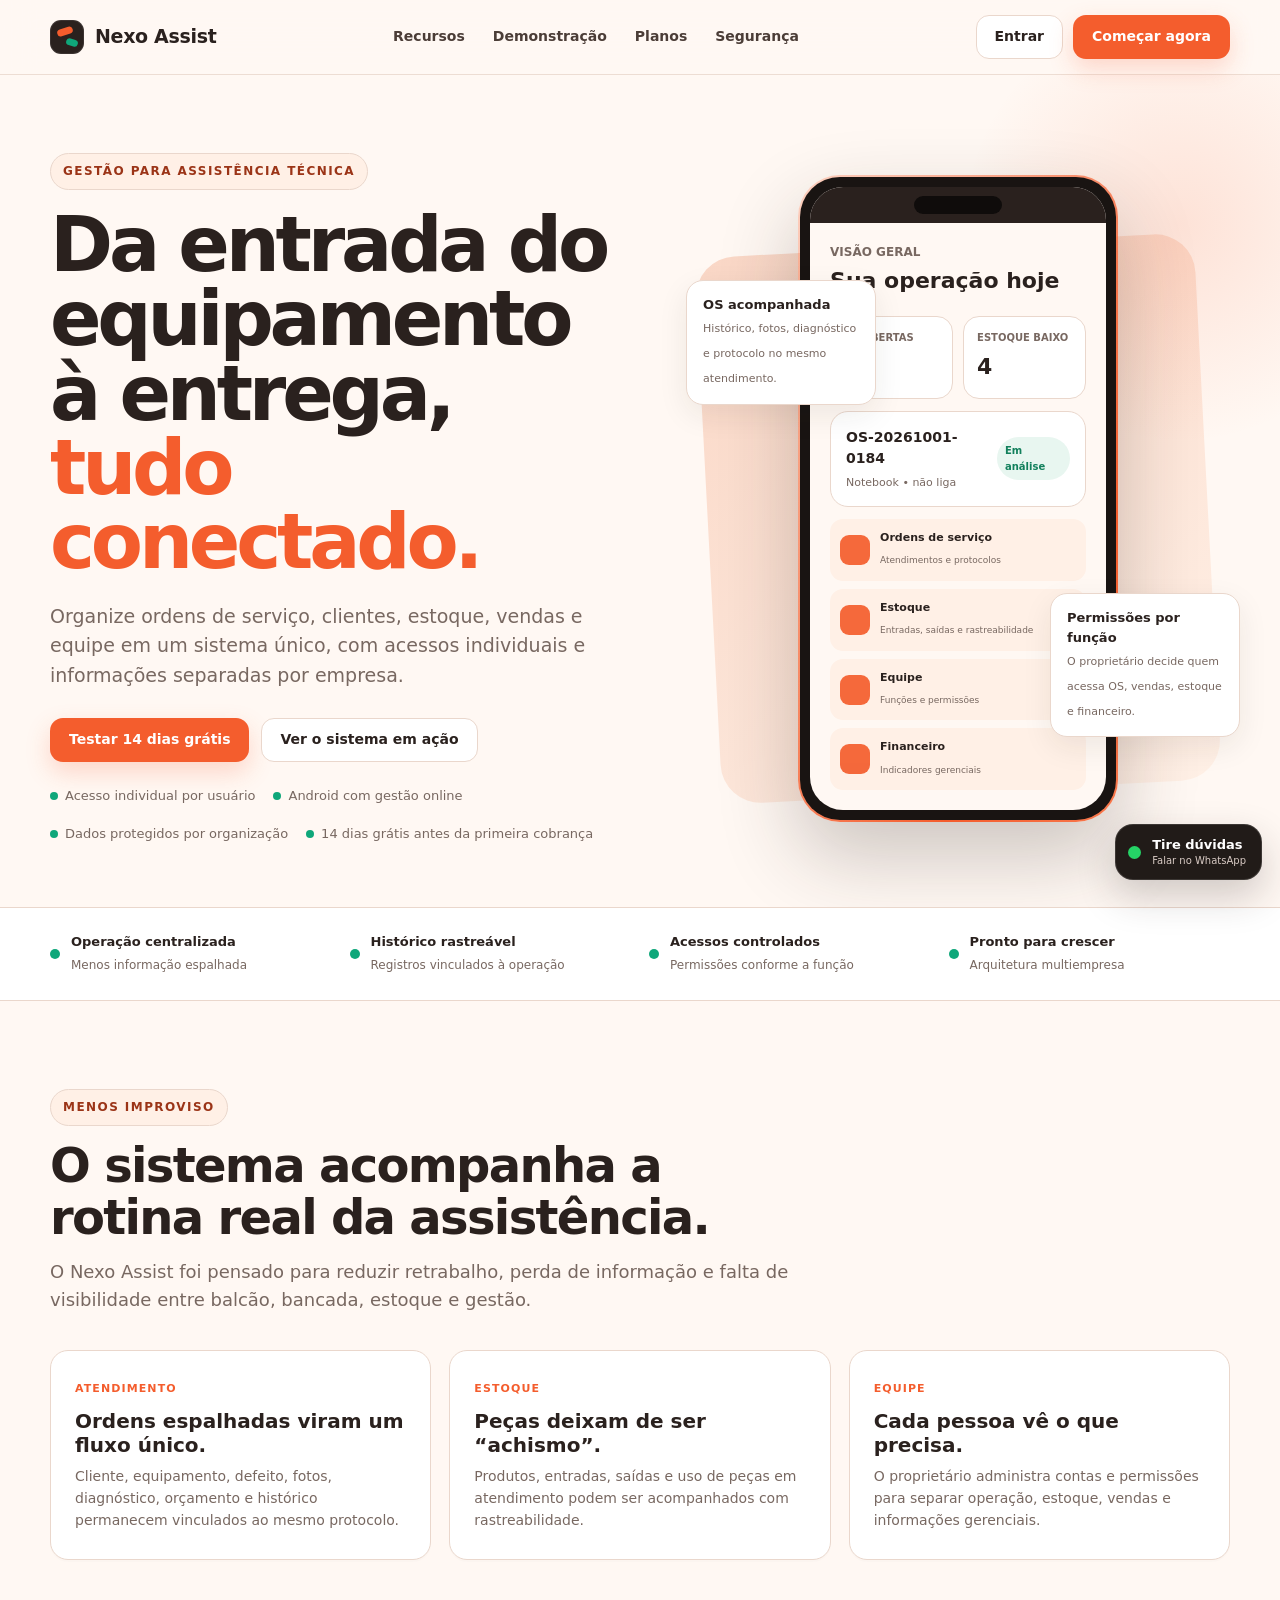
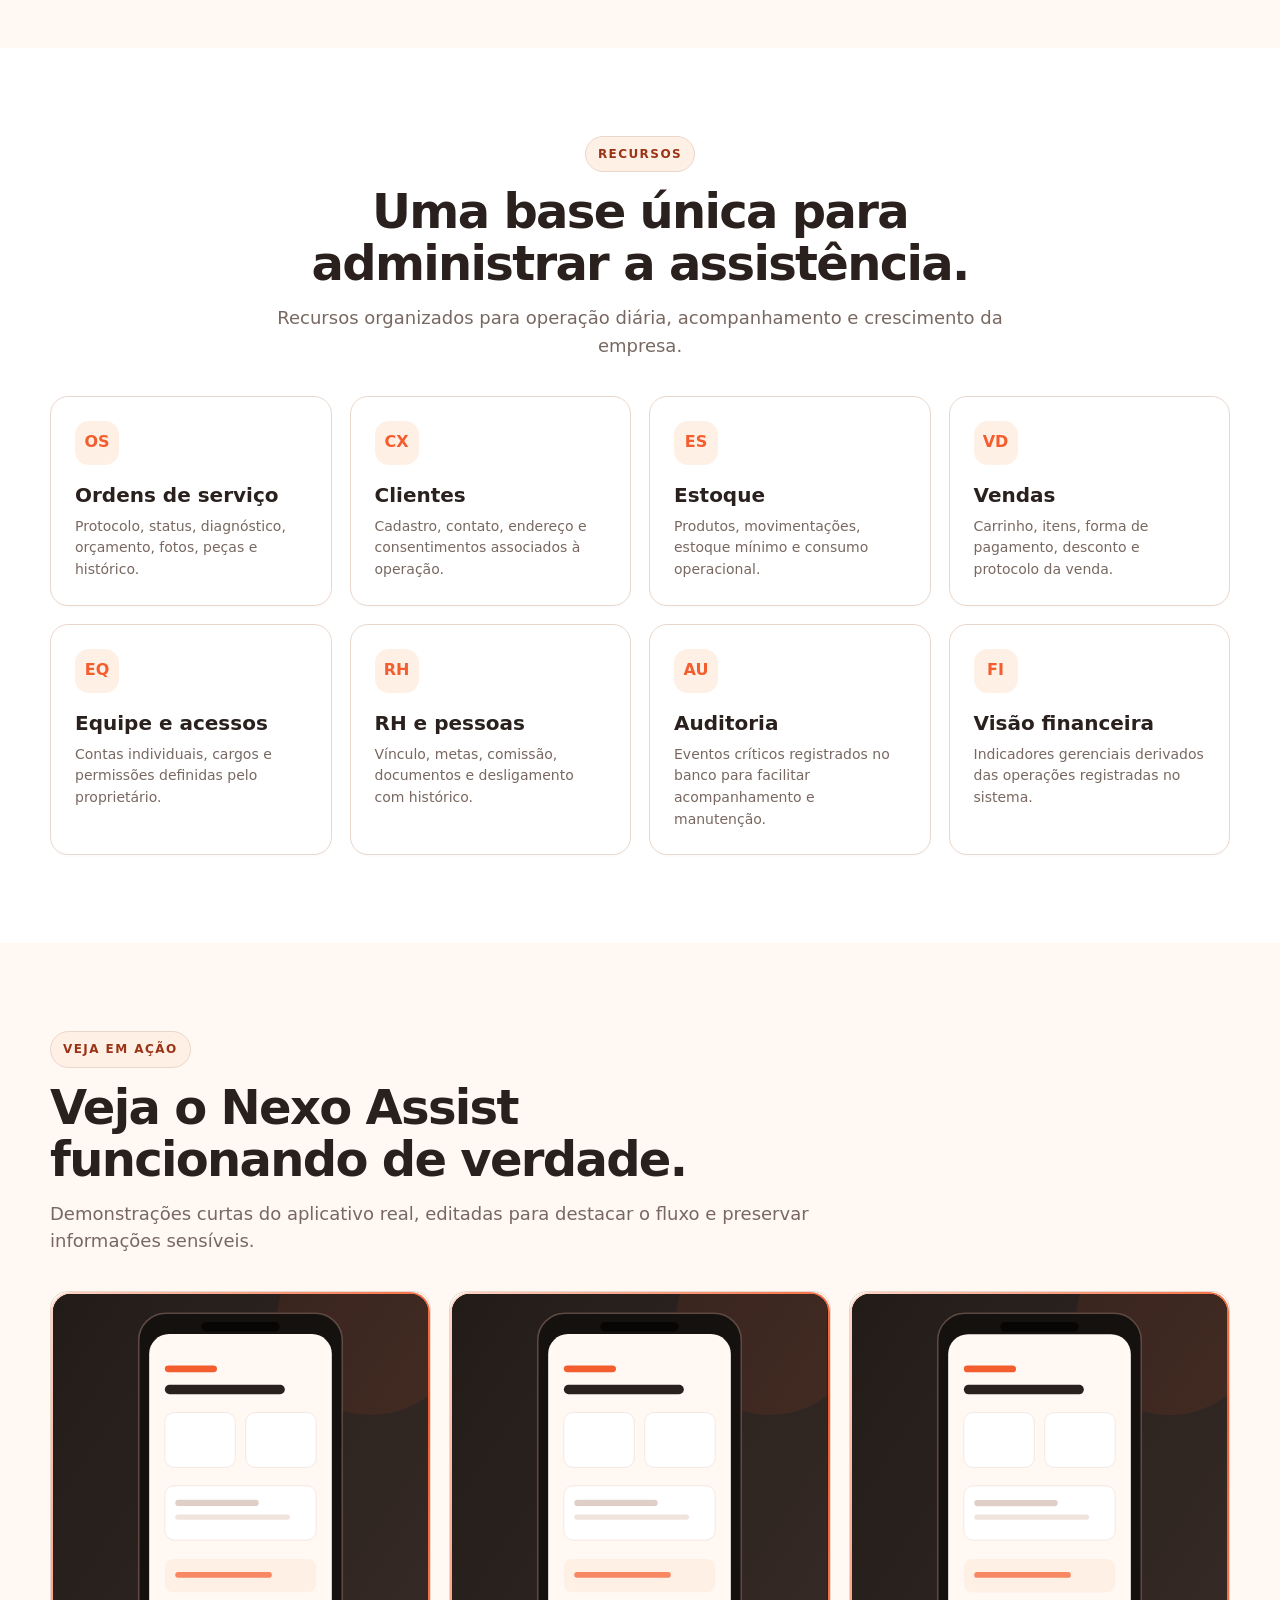
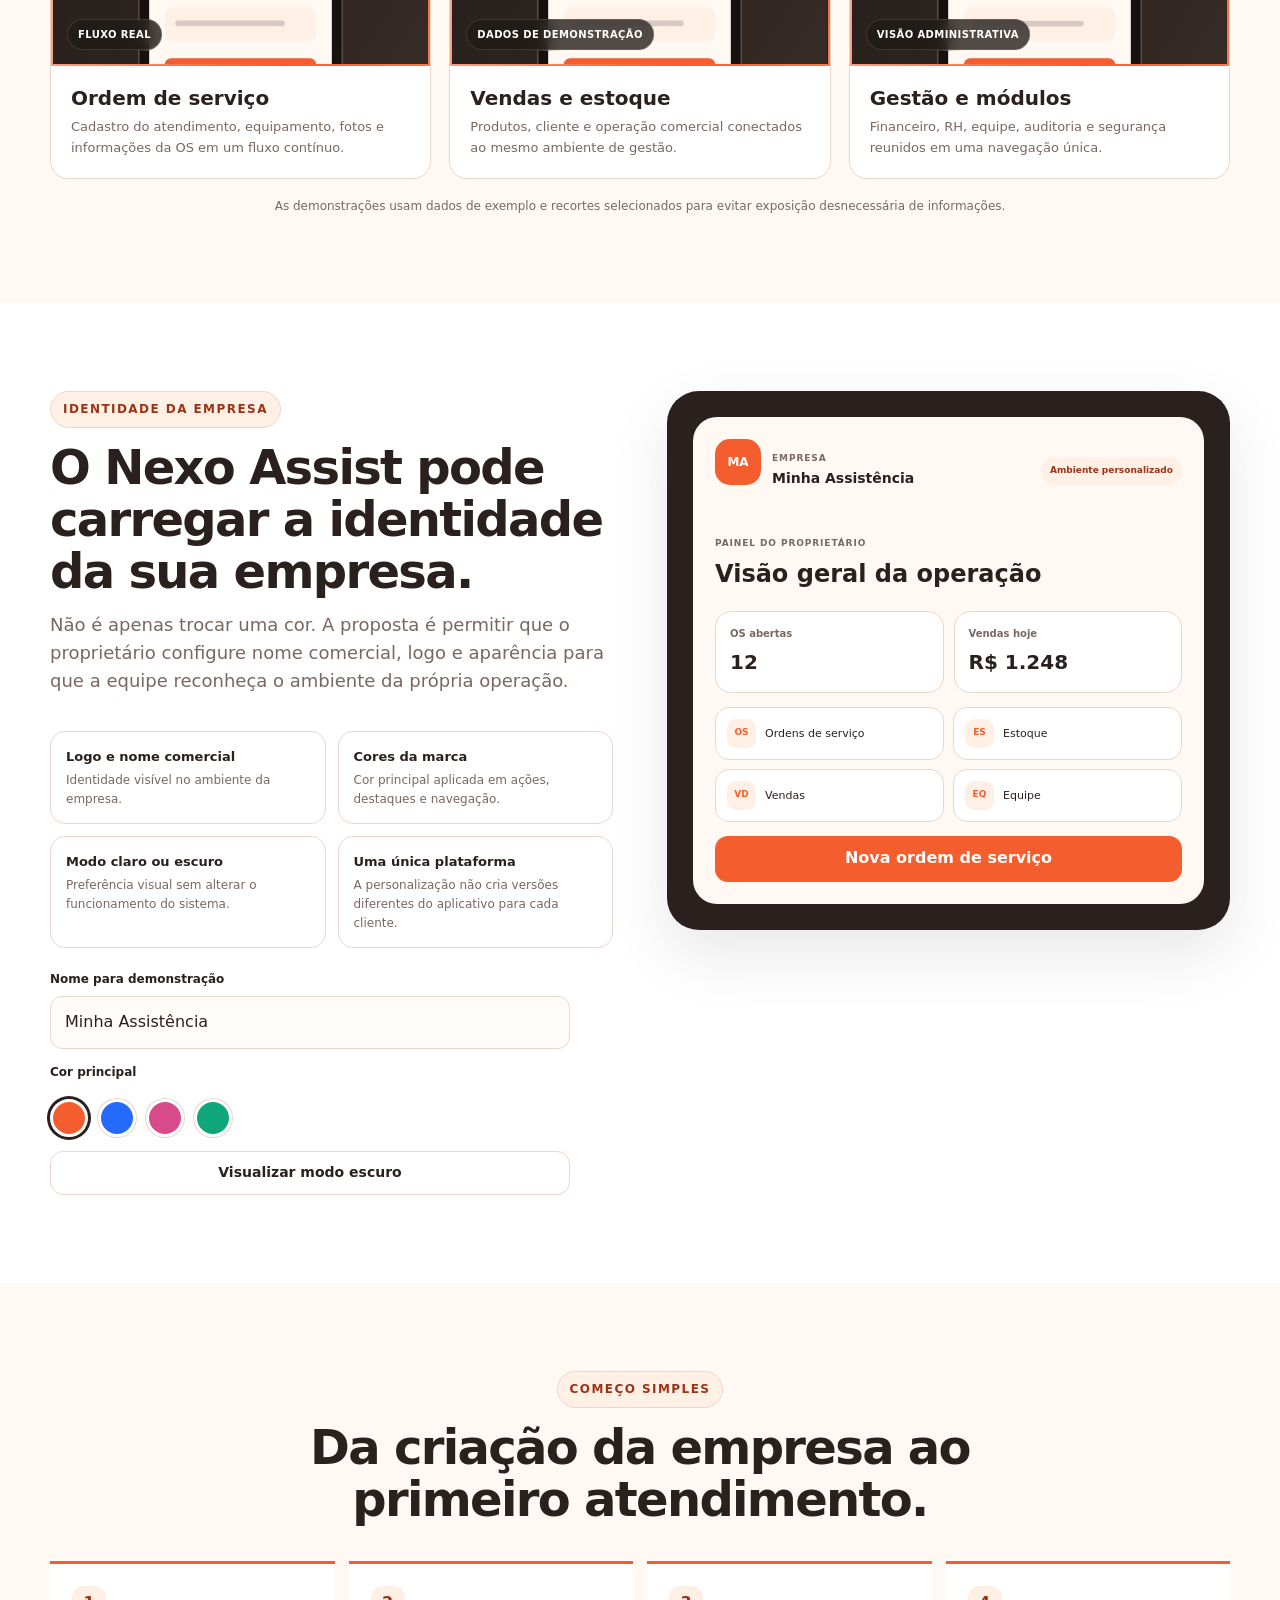
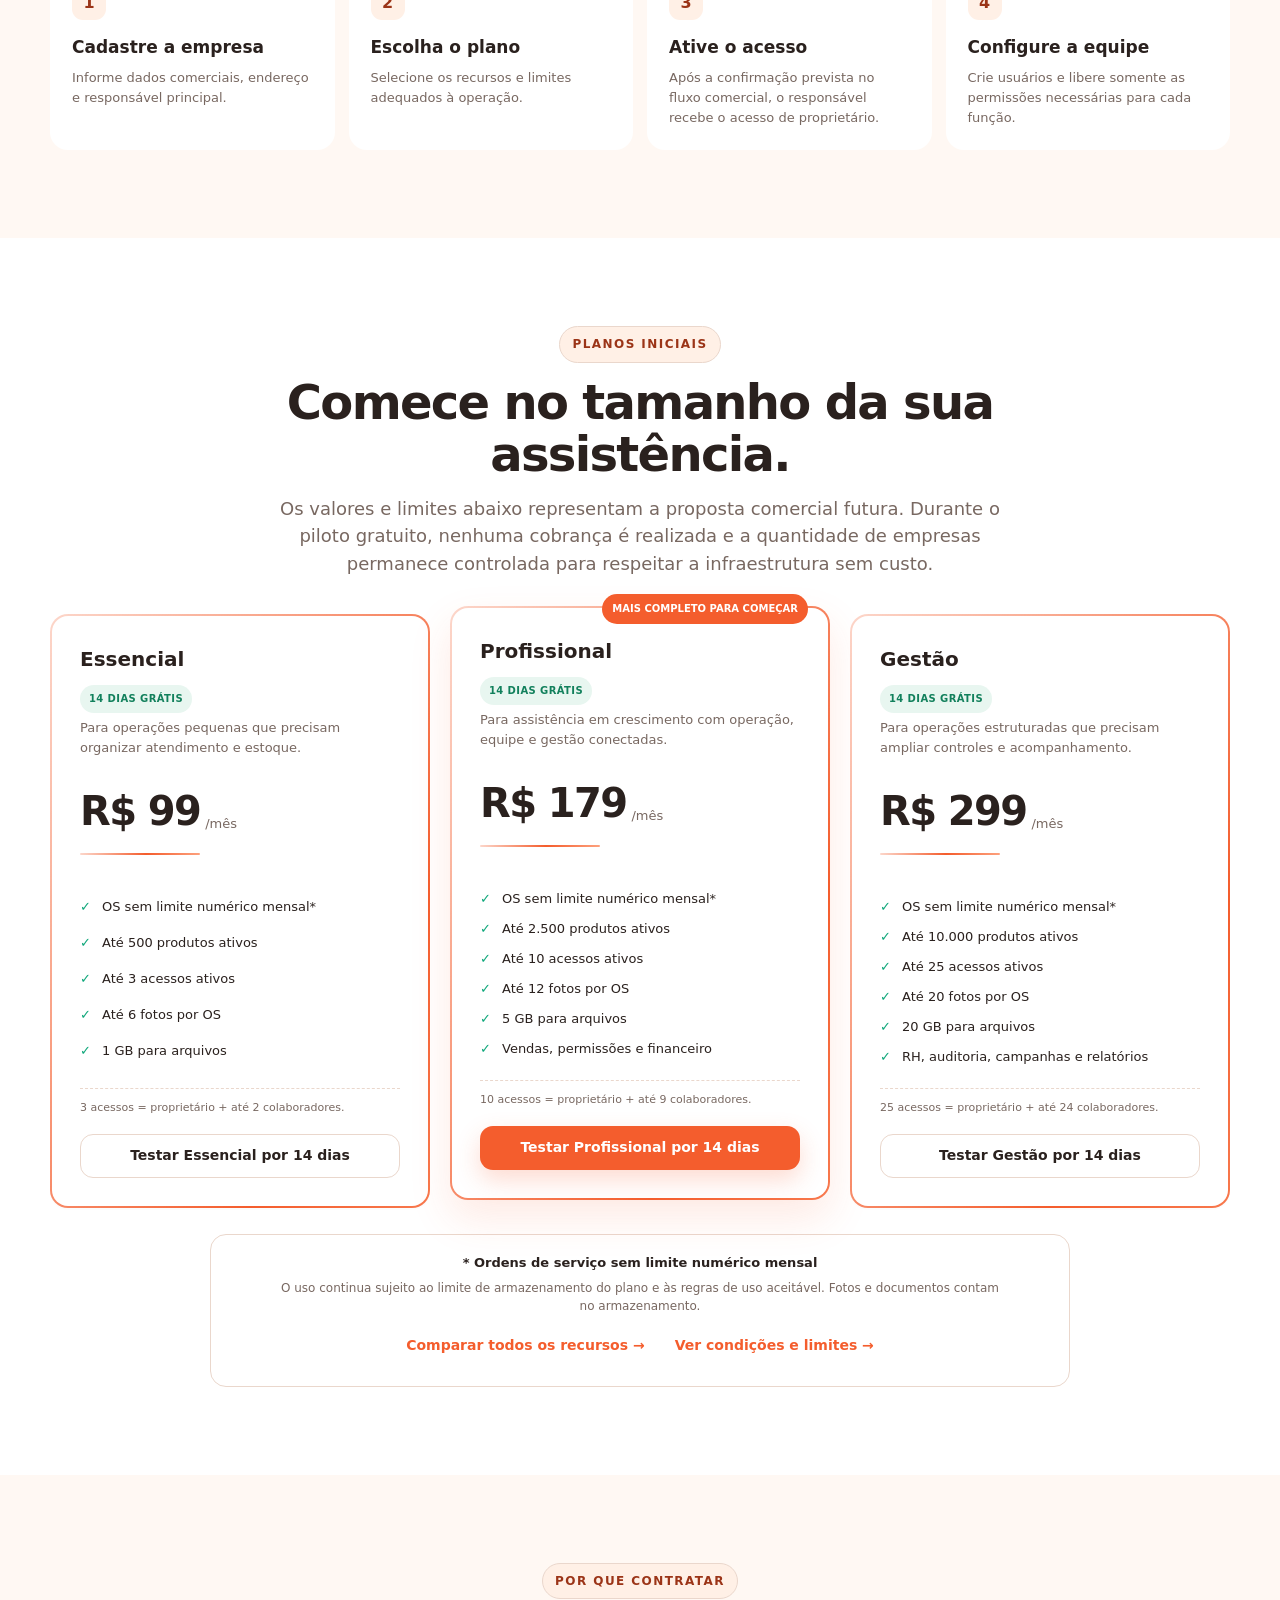
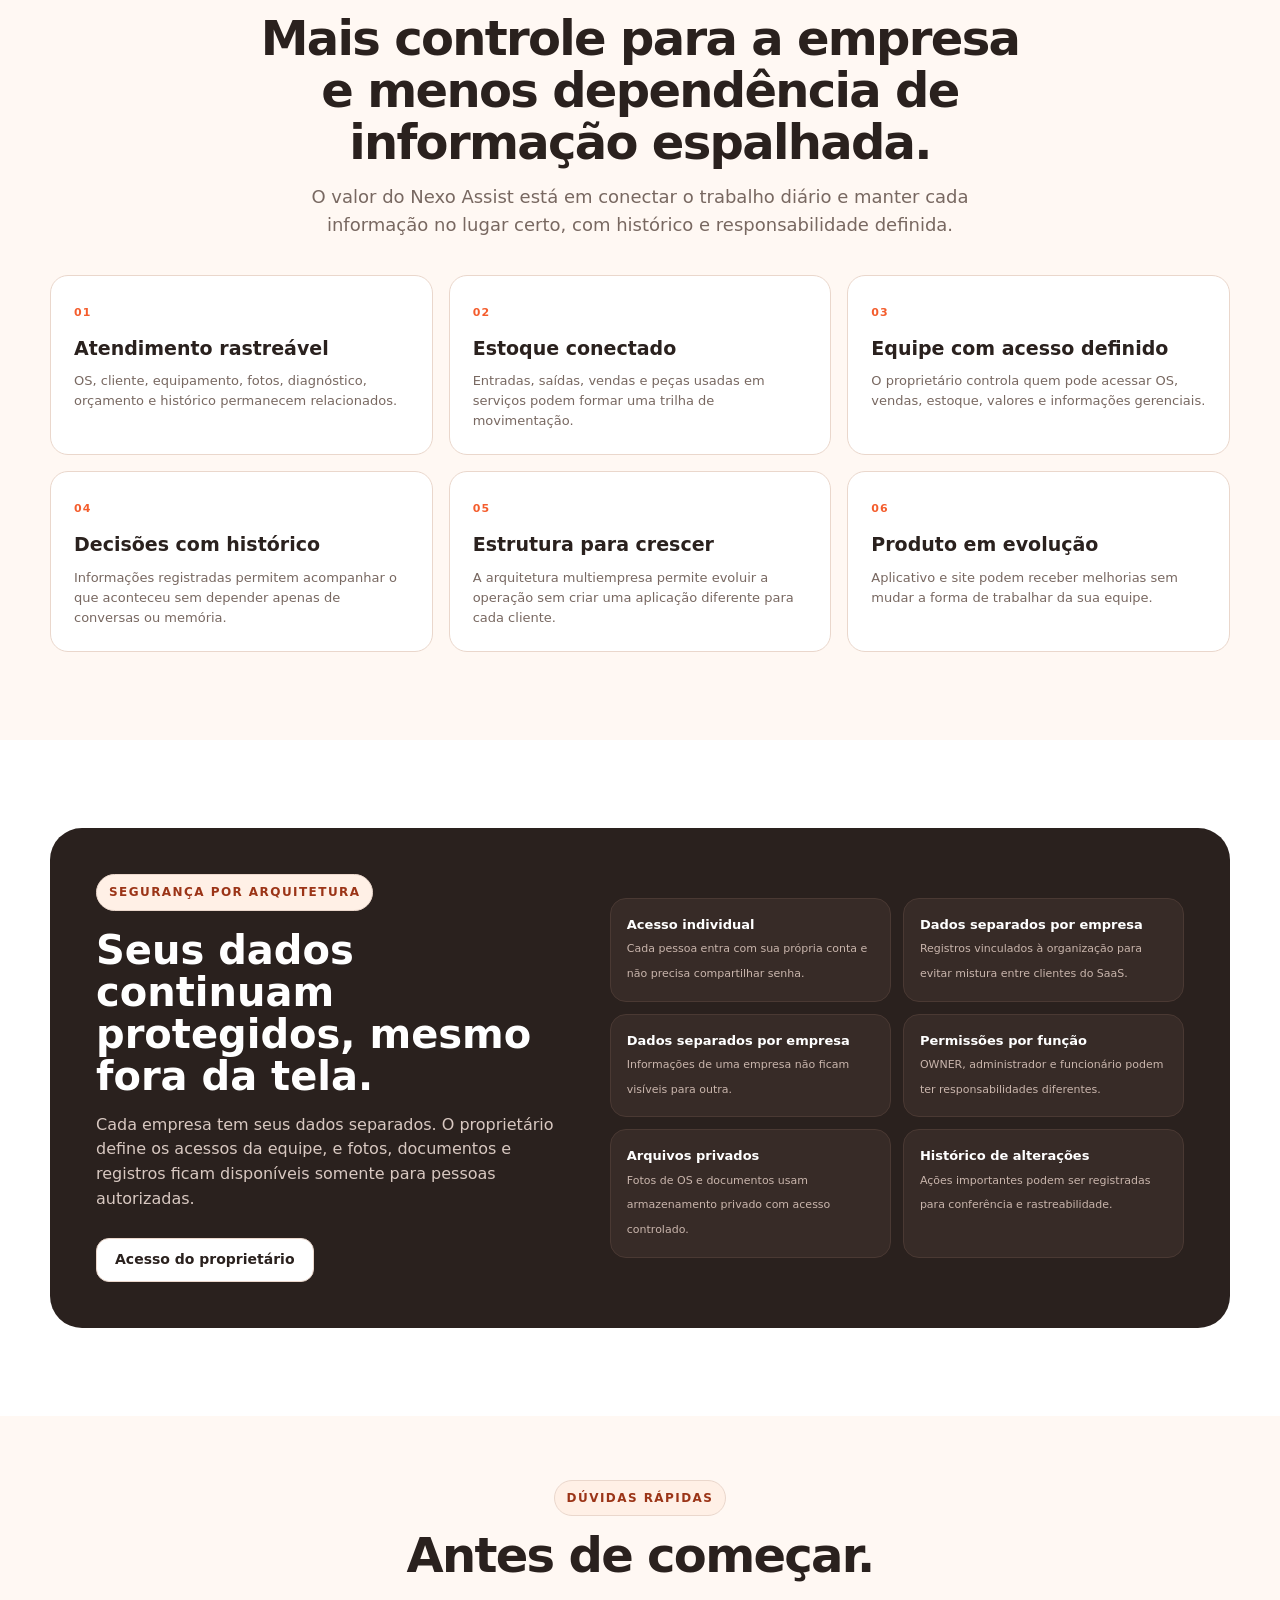
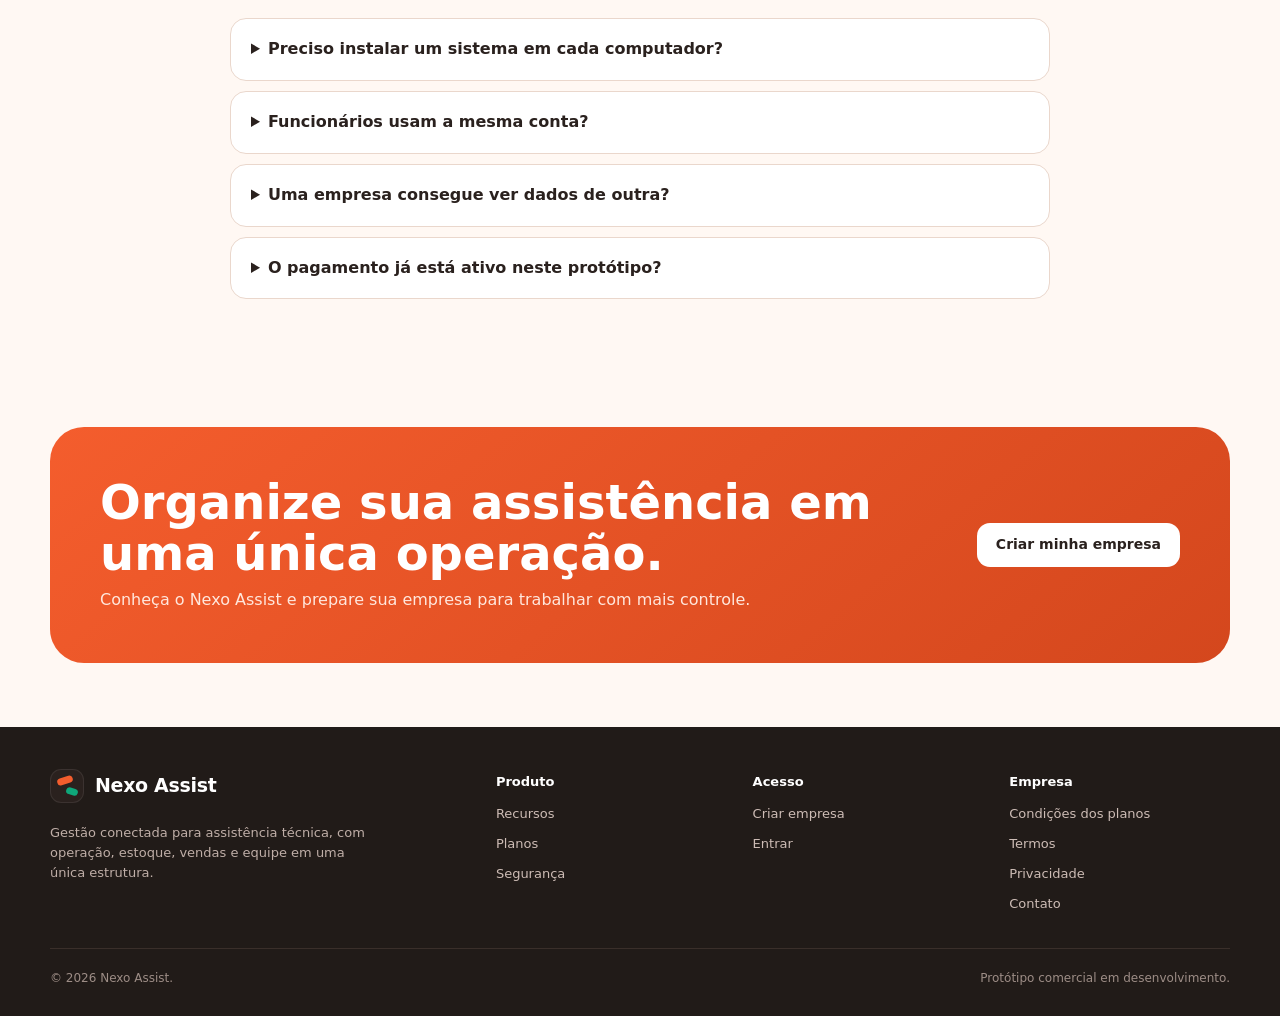
==== commit e80f8cc6: "site: simplifica linguagem e melhora acesso por senha" ====
--- a/index.html
+++ b/index.html
@@ -3,6 +3,8 @@
 <head>
   <meta charset="utf-8">
   <meta name="viewport" content="width=device-width,initial-scale=1">
+  <meta name="referrer" content="strict-origin-when-cross-origin">
+  <meta http-equiv="Content-Security-Policy" content="default-src 'self'; base-uri 'self'; object-src 'none'; script-src 'self'; style-src 'self' 'unsafe-inline'; img-src 'self' data:; font-src 'self' data:; connect-src 'self' https://identitytoolkit.googleapis.com https://securetoken.googleapis.com https://vjynwgktulgwmgodluhp.supabase.co; form-action 'self'; upgrade-insecure-requests">
   <meta name="description" content="Nexo Assist: gestão de assistência técnica com ordens de serviço, estoque, vendas, equipe e controle de acesso em um só lugar.">
   <title>Nexo Assist | Gestão para assistência técnica</title>
   <link rel="stylesheet" href="assets/css/style.css">
@@ -301,7 +303,7 @@
         <article class="benefit-card"><span>03</span><h3>Equipe com acesso definido</h3><p>O proprietário controla quem pode acessar OS, vendas, estoque, valores e informações gerenciais.</p></article>
         <article class="benefit-card"><span>04</span><h3>Decisões com histórico</h3><p>Informações registradas permitem acompanhar o que aconteceu sem depender apenas de conversas ou memória.</p></article>
         <article class="benefit-card"><span>05</span><h3>Estrutura para crescer</h3><p>A arquitetura multiempresa permite evoluir a operação sem criar uma aplicação diferente para cada cliente.</p></article>
-        <article class="benefit-card"><span>06</span><h3>Produto em evolução</h3><p>Aplicativo, site e backend podem receber melhorias mantendo uma base central de produto.</p></article>
+        <article class="benefit-card"><span>06</span><h3>Produto em evolução</h3><p>Aplicativo e site podem receber melhorias sem mudar a forma de trabalhar da sua equipe.</p></article>
       </div>
     </div>
   </section>
@@ -311,17 +313,17 @@
       <div class="security-panel">
         <div>
           <span class="eyebrow">Segurança por arquitetura</span>
-          <h2>Segurança não pode depender apenas da tela do aplicativo.</h2>
-          <p>O Nexo Assist já trabalha com autenticação individual, regras no backend, isolamento por organização e arquivos privados. O objetivo é que cada usuário acesse somente o que sua função permite.</p>
+          <h2>Seus dados continuam protegidos, mesmo fora da tela.</h2>
+          <p>Cada empresa tem seus dados separados. O proprietário define os acessos da equipe, e fotos, documentos e registros ficam disponíveis somente para pessoas autorizadas.</p>
           <a class="btn btn-secondary security-cta" href="login.html">Acesso do proprietário</a>
         </div>
         <div class="security-list security-list-v2">
-          <div class="security-item"><strong>Autenticação individual</strong><span>Identidade de cada usuário gerenciada pelo Firebase Authentication.</span></div>
+          <div class="security-item"><strong>Acesso individual</strong><span>Cada pessoa entra com sua própria conta e não precisa compartilhar senha.</span></div>
           <div class="security-item"><strong>Dados separados por empresa</strong><span>Registros vinculados à organização para evitar mistura entre clientes do SaaS.</span></div>
-          <div class="security-item"><strong>RLS no banco</strong><span>Políticas de acesso no PostgreSQL reforçam as regras além da interface.</span></div>
+          <div class="security-item"><strong>Dados separados por empresa</strong><span>Informações de uma empresa não ficam visíveis para outra.</span></div>
           <div class="security-item"><strong>Permissões por função</strong><span>OWNER, administrador e funcionário podem ter responsabilidades diferentes.</span></div>
           <div class="security-item"><strong>Arquivos privados</strong><span>Fotos de OS e documentos usam armazenamento privado com acesso controlado.</span></div>
-          <div class="security-item"><strong>Auditoria</strong><span>Eventos importantes do backend podem ser registrados para rastreabilidade.</span></div>
+          <div class="security-item"><strong>Histórico de alterações</strong><span>Ações importantes podem ser registradas para conferência e rastreabilidade.</span></div>
         </div>
       </div>
     </div>
@@ -331,7 +333,7 @@
     <div class="container">
       <div class="section-head center"><span class="eyebrow">Dúvidas rápidas</span><h2>Antes de começar.</h2></div>
       <div class="faq">
-        <details><summary>Preciso instalar um sistema em cada computador?</summary><p>O Nexo Assist trabalha com uma aplicação central e dados online. O aplicativo Android está em distribuição controlada de teste, conectado ao mesmo backend multiempresa.</p></details>
+        <details><summary>Preciso instalar um sistema em cada computador?</summary><p>O Nexo Assist trabalha com uma aplicação central e dados online. O aplicativo Android está em distribuição controlada de teste, conectado ao mesmo ambiente de dados da empresa.</p></details>
         <details><summary>Funcionários usam a mesma conta?</summary><p>Não. O modelo previsto é uma conta individual por pessoa, vinculada à empresa e às permissões definidas pelo proprietário.</p></details>
         <details><summary>Uma empresa consegue ver dados de outra?</summary><p>A arquitetura usa organização e políticas de acesso no banco para separar os dados de cada empresa.</p></details>
         <details><summary>O pagamento já está ativo neste protótipo?</summary><p>Não. O projeto está em piloto gratuito controlado. A cobrança comercial só será liberada quando houver infraestrutura compatível, validação jurídica e confirmação segura do provedor pelo backend.</p></details>
--- a/assets/css/style.css
+++ b/assets/css/style.css
@@ -1 +1,745 @@
-:root{--brand:#F45D2D;--brand-dark:#9B3417;--accent:#0FA77A;--ink:#2A211E;--muted:#786861;--bg:#FFF8F3;--surface:#FFFFFF;--surface-alt:#FFF0E6;--border:#EAD7CC;--success:#12805C;--warning:#C86E00;--shadow:0 24px 60px rgba(42,33,30,.10);--shadow-soft:0 10px 30px rgba(42,33,30,.08);--radius-sm:12px;--radius-md:18px;--radius-lg:28px;--max:1180px;}*{box-sizing:border-box}html{scroll-behavior:smooth}body{margin:0;font-family:Inter,ui-sans-serif,system-ui,-apple-system,BlinkMacSystemFont,"Segoe UI",sans-serif;color:var(--ink);background:var(--bg);line-height:1.55;}body.no-scroll{overflow:hidden}a{color:inherit;text-decoration:none}button,input,select,textarea{font:inherit}button{cursor:pointer}img,video{max-width:100%;display:block}.container{width:min(var(--max),calc(100% - 40px));margin:0 auto}.section{padding:88px 0}.section.compact{padding:64px 0}.section.alt{background:#fff}.eyebrow{display:inline-flex;align-items:center;gap:8px;font-size:12px;letter-spacing:.12em;text-transform:uppercase;font-weight:800;color:var(--brand-dark);background:var(--surface-alt);border:1px solid var(--border);padding:8px 12px;border-radius:999px;}.section-head{max-width:760px;margin-bottom:36px}.section-head.center{text-align:center;margin-left:auto;margin-right:auto}.section-head h2{font-size:clamp(30px,4vw,48px);line-height:1.08;margin:14px 0 14px;letter-spacing:-.035em}.section-head p{font-size:18px;color:var(--muted);margin:0}.site-header{position:sticky;top:0;z-index:50;background:rgba(255,248,243,.92);backdrop-filter:blur(18px);border-bottom:1px solid rgba(234,215,204,.82);}.nav{min-height:74px;display:flex;align-items:center;justify-content:space-between;gap:24px;}.brand{display:inline-flex;align-items:center;gap:11px;font-weight:900;letter-spacing:-.02em}.brand-mark{width:34px;height:34px;border-radius:11px;background:var(--ink);position:relative;box-shadow:inset 0 0 0 1px rgba(255,255,255,.08);}.brand-mark::before,.brand-mark::after{content:"";position:absolute;border-radius:999px;background:var(--brand);}.brand-mark::before{width:16px;height:7px;left:7px;top:8px;transform:rotate(-18deg)}.brand-mark::after{width:12px;height:7px;right:6px;bottom:8px;transform:rotate(18deg);background:var(--accent)}.brand strong{font-size:19px}.nav-links{display:flex;align-items:center;gap:28px;font-size:14px;font-weight:700}.nav-links a:not(.btn){color:#4B3D37}.nav-links a:not(.btn):hover{color:var(--brand)}.nav-actions{display:flex;align-items:center;gap:10px}.menu-btn{display:none;border:1px solid var(--border);background:var(--surface);width:42px;height:42px;border-radius:12px;color:var(--ink);}.btn{min-height:44px;padding:0 18px;border-radius:13px;border:1px solid transparent;display:inline-flex;align-items:center;justify-content:center;gap:8px;font-weight:800;font-size:14px;transition:.2s ease;}.btn:hover{transform:translateY(-1px)}.btn-primary{background:var(--brand);color:#fff;box-shadow:0 10px 24px rgba(244,93,45,.22)}.btn-primary:hover{background:#E75224}.btn-secondary{background:var(--surface);border-color:var(--border);color:var(--ink)}.btn-dark{background:var(--ink);color:#fff}.btn-link{background:transparent;color:var(--brand);padding-inline:4px}.hero{padding:78px 0 62px;overflow:hidden;position:relative}.hero::after{content:"";position:absolute;width:440px;height:440px;border-radius:50%;background:radial-gradient(circle,rgba(244,93,45,.14),rgba(244,93,45,0) 70%);right:-120px;top:-70px;pointer-events:none;}.hero-grid{display:grid;grid-template-columns:1.02fr .98fr;align-items:center;gap:70px}.hero h1{font-size:clamp(44px,6.2vw,76px);line-height:.98;letter-spacing:-.055em;margin:18px 0 22px;max-width:740px;}.hero h1 span{color:var(--brand)}.hero-copy>p{font-size:19px;color:var(--muted);max-width:650px;margin:0 0 28px}.hero-actions{display:flex;flex-wrap:wrap;gap:12px}.hero-note{display:flex;gap:18px;flex-wrap:wrap;margin-top:24px;color:var(--muted);font-size:13px}.hero-note span{display:flex;align-items:center;gap:7px}.hero-note i{width:8px;height:8px;border-radius:50%;background:var(--accent);display:inline-block}.product-stage{position:relative;min-height:560px;display:grid;place-items:center}.product-stage::before{content:"";position:absolute;inset:70px 4% 30px;border-radius:40px;background:linear-gradient(145deg,#FAD7C6,#FFF0E6);transform:rotate(-3deg);}.phone{width:320px;border-radius:42px;background:#191412;padding:10px;box-shadow:0 34px 80px rgba(42,33,30,.24);position:relative;z-index:2;}.phone-screen{background:#FFF8F3;border-radius:33px;overflow:hidden;min-height:620px}.phone-top{height:36px;background:#2A211E;display:flex;align-items:center;justify-content:center}.phone-notch{width:88px;height:18px;border-radius:999px;background:#0f0c0b}.app-shell{padding:20px}.app-greeting{font-size:12px;color:var(--muted);font-weight:700}.app-title{font-size:22px;font-weight:900;margin:2px 0 18px}.app-metrics{display:grid;grid-template-columns:1fr 1fr;gap:10px}.metric{background:#fff;border:1px solid var(--border);border-radius:16px;padding:13px}.metric small{display:block;font-size:10px;color:var(--muted);font-weight:800;text-transform:uppercase}.metric strong{display:block;font-size:22px;margin-top:5px}.app-card{margin-top:12px;background:#fff;border:1px solid var(--border);border-radius:18px;padding:15px}.app-card .row{display:flex;align-items:center;justify-content:space-between;gap:10px}.app-card h4{margin:0;font-size:14px}.app-card p{margin:4px 0 0;font-size:11px;color:var(--muted)}.pill{font-size:10px;font-weight:900;border-radius:999px;padding:6px 8px;background:#E8F6F0;color:var(--success)}.app-list{display:grid;gap:8px;margin-top:12px}.app-list-item{display:flex;align-items:center;gap:10px;padding:10px;background:var(--surface-alt);border-radius:13px}.app-icon{width:30px;height:30px;border-radius:9px;background:var(--brand);opacity:.92}.app-list-item strong{font-size:11px;display:block}.app-list-item span{font-size:9px;color:var(--muted)}.floating-note{position:absolute;z-index:3;background:#fff;border:1px solid var(--border);box-shadow:var(--shadow-soft);border-radius:17px;padding:14px 16px;max-width:190px;}.floating-note strong{font-size:13px;display:block}.floating-note span{font-size:11px;color:var(--muted)}.floating-note.one{left:0;top:105px}.floating-note.two{right:-10px;bottom:85px}.trust-strip{padding:24px 0;border-top:1px solid var(--border);border-bottom:1px solid var(--border);background:#fff}.trust-grid{display:grid;grid-template-columns:repeat(4,1fr);gap:18px}.trust-item{display:flex;align-items:center;gap:11px}.trust-dot{width:10px;height:10px;border-radius:50%;background:var(--accent);flex:0 0 auto}.trust-item strong{font-size:13px;display:block}.trust-item span{font-size:12px;color:var(--muted)}.problem-grid,.feature-grid{display:grid;grid-template-columns:repeat(3,1fr);gap:18px}.card{background:var(--surface);border:1px solid var(--border);border-radius:var(--radius-md);padding:24px;box-shadow:0 2px 0 rgba(42,33,30,.01);}.problem-card{min-height:210px}.card-kicker{font-size:11px;font-weight:900;text-transform:uppercase;letter-spacing:.1em;color:var(--brand)}.card h3{font-size:20px;line-height:1.2;margin:10px 0 9px}.card p{margin:0;color:var(--muted);font-size:14px}.feature-grid{grid-template-columns:repeat(4,1fr)}.feature-icon{width:44px;height:44px;border-radius:14px;background:var(--surface-alt);display:grid;place-items:center;color:var(--brand);font-weight:900;margin-bottom:18px;}.demo-grid{display:grid;grid-template-columns:repeat(3,1fr);gap:18px}.demo-card{overflow:hidden;padding:0}.demo-visual{height:250px;background:linear-gradient(150deg,#2A211E,#4B3A34);padding:22px;position:relative}.demo-screen{height:100%;border-radius:20px;background:#FFF8F3;padding:15px;overflow:hidden}.demo-bar{height:12px;width:42%;background:var(--brand);border-radius:999px;margin-bottom:14px}.demo-line{height:9px;background:#EAD7CC;border-radius:999px;margin:8px 0}.demo-line.short{width:58%}.demo-line.mid{width:78%}.demo-mini{display:grid;grid-template-columns:1fr 1fr;gap:8px;margin-top:14px}.demo-mini span{height:54px;border-radius:11px;background:#fff;border:1px solid var(--border)}.play{position:absolute;right:18px;bottom:18px;width:48px;height:48px;border-radius:50%;background:#fff;color:var(--ink);display:grid;place-items:center;font-weight:900;box-shadow:var(--shadow-soft);border:none;}.demo-copy{padding:20px}.demo-copy h3{margin:0 0 7px}.demo-copy p{font-size:13px;color:var(--muted);margin:0}.customizer{display:grid;grid-template-columns:1fr 1fr;gap:54px;align-items:center}.palette{display:flex;gap:10px;margin-top:18px}.palette button{width:38px;height:38px;border-radius:50%;border:3px solid #fff;box-shadow:0 0 0 1px var(--border);background:var(--swatch);}.palette button.active{box-shadow:0 0 0 3px var(--ink)}.custom-preview{--preview:#F45D2D;background:#2A211E;padding:28px;border-radius:32px;box-shadow:var(--shadow);}.custom-preview-card{background:#FFF8F3;border-radius:24px;padding:22px}.custom-preview .preview-logo{width:46px;height:46px;border-radius:15px;background:var(--preview);margin-bottom:18px}.custom-preview .preview-btn{height:44px;border-radius:13px;background:var(--preview);margin-top:18px}.custom-preview .preview-line{height:10px;border-radius:999px;background:#EAD7CC;margin:10px 0}.custom-preview .preview-line.short{width:64%}.steps{display:grid;grid-template-columns:repeat(4,1fr);gap:14px;counter-reset:step}.step{padding:22px;border-top:3px solid var(--brand);background:#fff;border-radius:0 0 18px 18px}.step::before{counter-increment:step;content:counter(step);width:34px;height:34px;border-radius:11px;background:var(--surface-alt);color:var(--brand-dark);display:grid;place-items:center;font-weight:900;margin-bottom:14px;}.step h3{margin:0 0 7px;font-size:17px}.step p{margin:0;color:var(--muted);font-size:13px}.pricing-grid{display:grid;grid-template-columns:repeat(3,1fr);gap:20px;align-items:stretch}.plan{position:relative;padding:28px}.plan.featured{border:2px solid var(--brand);transform:translateY(-8px);box-shadow:var(--shadow-soft)}.plan-badge{position:absolute;top:-14px;right:20px;background:var(--brand);color:#fff;border-radius:999px;padding:7px 10px;font-size:10px;font-weight:900;text-transform:uppercase;}.plan-name{font-size:20px;font-weight:900}.plan-desc{color:var(--muted);font-size:13px;min-height:42px;margin-top:5px}.price{display:flex;align-items:flex-end;gap:5px;margin:20px 0}.price strong{font-size:40px;letter-spacing:-.04em}.price span{color:var(--muted);font-size:13px;margin-bottom:8px}.plan ul{list-style:none;padding:0;margin:22px 0;display:grid;gap:10px}.plan li{font-size:13px;padding-left:22px;position:relative}.plan li::before{content:"✓";position:absolute;left:0;color:var(--accent);font-weight:900}.plan .btn{width:100%}.security-panel{background:var(--ink);color:#fff;border-radius:32px;padding:46px;display:grid;grid-template-columns:.9fr 1.1fr;gap:44px;align-items:center;}.security-panel p{color:#D8C8C1}.security-list{display:grid;grid-template-columns:1fr 1fr;gap:12px}.security-item{background:#372B27;border:1px solid #4A3933;border-radius:16px;padding:16px}.security-item strong{font-size:13px;display:block}.security-item span{font-size:11px;color:#C9B5AC}.faq{display:grid;gap:10px;max-width:820px;margin:0 auto}.faq details{background:#fff;border:1px solid var(--border);border-radius:16px;padding:18px 20px}.faq summary{font-weight:800;cursor:pointer}.faq p{color:var(--muted);font-size:14px;margin:12px 0 0}.cta{background:linear-gradient(140deg,#F45D2D,#D4471D);color:#fff;border-radius:34px;padding:50px;display:flex;align-items:center;justify-content:space-between;gap:28px;}.cta h2{font-size:clamp(30px,4vw,48px);line-height:1.05;margin:0 0 10px}.cta p{margin:0;color:#FFE7DD}.cta .btn{background:#fff;color:var(--ink);flex:0 0 auto}.site-footer{padding:42px 0 28px;background:#211B18;color:#fff}.footer-grid{display:grid;grid-template-columns:1.3fr repeat(3,.7fr);gap:36px}.footer-copy{color:#BFAEA7;font-size:13px;max-width:330px;margin-top:12px}.footer-col strong{font-size:13px}.footer-col a{display:block;color:#CDBCB5;font-size:13px;margin-top:10px}.footer-bottom{border-top:1px solid #3A2F2A;margin-top:34px;padding-top:20px;color:#9D8D86;font-size:12px;display:flex;justify-content:space-between;gap:20px}.page-hero{padding:68px 0 42px}.page-hero h1{font-size:clamp(38px,5vw,62px);letter-spacing:-.045em;line-height:1.02;margin:14px 0}.page-hero p{color:var(--muted);font-size:18px;max-width:720px}.compare-wrap{overflow:auto;border:1px solid var(--border);border-radius:20px;background:#fff}.compare{width:100%;border-collapse:collapse;min-width:760px}.compare th,.compare td{padding:16px 18px;border-bottom:1px solid var(--border);text-align:left;font-size:13px}.compare th{background:#FFF8F3;font-size:12px;text-transform:uppercase;letter-spacing:.06em}.compare td:not(:first-child),.compare th:not(:first-child){text-align:center}.compare tr:last-child td{border-bottom:none}.check{color:var(--accent);font-weight:900}.muted{color:#B3A29A}.form-shell{display:grid;grid-template-columns:.72fr 1.28fr;gap:34px;align-items:start}.form-aside{position:sticky;top:98px}.form-aside h1{font-size:42px;line-height:1.02;letter-spacing:-.04em;margin:14px 0}.form-aside p{color:var(--muted)}.progress{display:grid;gap:10px;margin-top:26px}.progress-item{display:flex;align-items:center;gap:11px;color:var(--muted);font-size:13px;font-weight:700}.progress-item i{width:28px;height:28px;border-radius:9px;background:#fff;border:1px solid var(--border);display:grid;place-items:center;font-style:normal}.progress-item.active{color:var(--ink)}.progress-item.active i,.progress-item.done i{background:var(--brand);border-color:var(--brand);color:#fff}.form-card{background:#fff;border:1px solid var(--border);border-radius:24px;padding:30px;box-shadow:var(--shadow-soft)}.form-step{display:none}.form-step.active{display:block}.form-step h2{font-size:25px;margin:0 0 6px}.form-step>p{color:var(--muted);font-size:13px;margin:0 0 24px}.form-grid{display:grid;grid-template-columns:1fr 1fr;gap:16px}.field{display:grid;gap:7px}.field.full{grid-column:1/-1}.field label{font-size:12px;font-weight:800}.field input,.field select,.field textarea{width:100%;border:1px solid var(--border);background:#FFFCFA;color:var(--ink);border-radius:12px;padding:13px 14px;outline:none;min-height:48px;}.field input:focus,.field select:focus,.field textarea:focus{border-color:var(--brand);box-shadow:0 0 0 3px rgba(244,93,45,.10)}.field small{color:var(--muted);font-size:11px}.checkbox{display:flex;align-items:flex-start;gap:10px;font-size:13px;color:var(--muted)}.checkbox input{margin-top:3px}.form-actions{display:flex;justify-content:space-between;gap:12px;margin-top:26px;padding-top:20px;border-top:1px solid var(--border)}.plan-choice{display:grid;grid-template-columns:repeat(3,1fr);gap:10px}.plan-choice label{border:1px solid var(--border);border-radius:15px;padding:15px;cursor:pointer;background:#fff}.plan-choice input{accent-color:var(--brand)}.plan-choice strong{display:block;margin-top:8px}.plan-choice span{display:block;color:var(--muted);font-size:11px}.dev-note{margin-top:18px;background:#FFF6D9;border:1px solid #F0D78A;color:#6D5714;padding:12px 14px;border-radius:12px;font-size:12px}.login-shell{min-height:calc(100vh - 74px);display:grid;grid-template-columns:1fr 1fr}.login-brand{background:var(--ink);color:#fff;padding:64px;display:flex;flex-direction:column;justify-content:center}.login-brand h1{font-size:52px;line-height:1;letter-spacing:-.05em;margin:18px 0}.login-brand p{color:#D1C2BB;max-width:520px}.login-panel{padding:64px;display:grid;place-items:center}.login-box{width:min(460px,100%)}.login-box h2{font-size:32px;margin:0 0 8px}.login-box>p{color:var(--muted);margin:0 0 24px}.login-box .field{margin-bottom:14px}.login-box .btn{width:100%;margin-top:6px}.helper-links{display:flex;justify-content:space-between;margin-top:16px;font-size:12px}.helper-links a{color:var(--brand);font-weight:800}.modal{position:fixed;inset:0;background:rgba(22,17,15,.72);z-index:100;display:none;align-items:center;justify-content:center;padding:20px;}.modal.open{display:flex}.modal-card{width:min(720px,100%);background:#fff;border-radius:24px;padding:24px;box-shadow:var(--shadow)}.modal-head{display:flex;align-items:center;justify-content:space-between;gap:12px;margin-bottom:18px}.modal-head h3{margin:0}.modal-close{border:1px solid var(--border);background:#fff;width:38px;height:38px;border-radius:11px}.modal-demo{background:#2A211E;border-radius:20px;padding:24px;color:#fff}.modal-demo p{color:#D6C6BF}.toast{position:fixed;right:22px;bottom:22px;background:#211B18;color:#fff;border-radius:14px;padding:14px 16px;box-shadow:var(--shadow);font-size:13px;display:none;z-index:120}.toast.show{display:block}@media(max-width:980px){.nav-links{display:none}.menu-btn{display:block}.nav.open .nav-links{display:flex;position:absolute;left:20px;right:20px;top:66px;background:#fff;border:1px solid var(--border);border-radius:18px;padding:18px;flex-direction:column;align-items:stretch;box-shadow:var(--shadow-soft)}.nav-actions .btn-secondary{display:none}.hero-grid,.customizer,.security-panel,.form-shell{grid-template-columns:1fr}.hero-copy{text-align:center}.hero-copy>p{margin-inline:auto}.hero-actions,.hero-note{justify-content:center}.product-stage{margin-top:18px}.problem-grid{grid-template-columns:1fr 1fr}.feature-grid{grid-template-columns:1fr 1fr}.demo-grid{grid-template-columns:1fr 1fr}.steps{grid-template-columns:1fr 1fr}.pricing-grid{grid-template-columns:1fr}.plan.featured{transform:none}.security-list{grid-template-columns:1fr 1fr}.footer-grid{grid-template-columns:1fr 1fr}.form-aside{position:static}.login-shell{grid-template-columns:1fr}.login-brand{display:none}}@media(max-width:640px){.container{width:min(100% - 28px,var(--max))}.section{padding:66px 0}.nav{min-height:66px}.nav-actions .btn-primary{padding-inline:12px;font-size:12px}.hero{padding-top:54px}.hero h1{font-size:44px}.product-stage{min-height:515px}.phone{width:280px}.phone-screen{min-height:550px}.floating-note{display:none}.trust-grid,.problem-grid,.feature-grid,.demo-grid,.steps,.security-list,.footer-grid{grid-template-columns:1fr}.security-panel{padding:28px}.cta{padding:30px;align-items:flex-start;flex-direction:column}.footer-bottom{flex-direction:column}.form-card{padding:20px}.form-grid{grid-template-columns:1fr}.field.full{grid-column:auto}.plan-choice{grid-template-columns:1fr}.login-panel{padding:42px 20px}}.support-float{position:fixed;right:18px;bottom:20px;z-index:90;min-height:56px;display:flex;align-items:center;gap:11px;padding:10px 15px 10px 12px;border-radius:18px;background:#211B18;color:#fff;border:1px solid rgba(255,255,255,.12);box-shadow:0 16px 38px rgba(42,33,30,.22);transition:transform .2s ease,box-shadow .2s ease;animation:supportBreath 2.8s ease-in-out infinite;}.support-float:hover{transform:translateY(-2px);box-shadow:0 20px 46px rgba(42,33,30,.28);}.support-status{width:13px;height:13px;border-radius:50%;background:#25D366;box-shadow:0 0 0 0 rgba(37,211,102,.45);animation:supportPulse 1.8s ease-out infinite;flex:0 0 auto;}.support-copy{display:grid;line-height:1.1}.support-copy strong{font-size:13px}.support-copy small{font-size:10px;color:#D9CBC5;margin-top:3px}.trace-border{position:relative;isolation:isolate;}.trace-border::after{content:"";position:absolute;inset:-2px;border-radius:inherit;padding:2px;pointer-events:none;background:conic-gradient(from var(--trace-angle,0deg),transparent 0 70%,rgba(244,93,45,.12) 76%,#F45D2D 83%,rgba(244,93,45,.18) 90%,transparent 96%);-webkit-mask:linear-gradient(#000 0 0) content-box,linear-gradient(#000 0 0);-webkit-mask-composite:xor;mask-composite:exclude;animation:traceSpin 5.2s linear infinite;}.price strong{position:relative;display:inline-block;}.price strong::after{content:"";position:absolute;left:0;right:0;bottom:-4px;height:2px;border-radius:999px;background:linear-gradient(90deg,transparent,#F45D2D,transparent);background-size:220% 100%;animation:priceSweep 3.6s linear infinite;}.demo-video{position:relative;min-height:370px;background:linear-gradient(145deg,#2A211E,#4A3832);overflow:hidden;border-radius:20px 20px 0 0;}.demo-video video{width:100%;height:370px;object-fit:cover;object-position:center 20%;background:#2A211E;transform:scale(1.002);}.video-card{overflow:hidden;padding:0}.video-badge{position:absolute;left:14px;bottom:14px;padding:7px 10px;border-radius:999px;font-size:10px;font-weight:900;letter-spacing:.04em;text-transform:uppercase;color:#fff;background:rgba(33,27,24,.78);backdrop-filter:blur(8px);border:1px solid rgba(255,255,255,.12);}.video-privacy-note{margin:18px 0 0;color:var(--muted);font-size:12px;text-align:center;}@keyframes supportPulse{0%{box-shadow:0 0 0 0 rgba(37,211,102,.42)}75%,100%{box-shadow:0 0 0 11px rgba(37,211,102,0)}}@keyframes supportBreath{0%,100%{filter:brightness(1)}50%{filter:brightness(1.06)}}@keyframes traceSpin{to{--trace-angle:360deg}}@keyframes priceSweep{from{background-position:220% 0}to{background-position:-20% 0}}@property --trace-angle{syntax:"<angle>";inherits:false;initial-value:0deg;}@media(max-width:640px){.support-float{right:12px;bottom:14px;min-height:50px;padding:9px 12px}.support-copy small{display:none}.support-copy strong{font-size:12px}.demo-video,.demo-video video{height:330px;min-height:330px}}@media(prefers-reduced-motion:reduce){.support-float,.support-status,.trace-border::after,.price strong::after{animation:none}}.plan{display:flex;flex-direction:column;height:100%;}.plan ul{flex:1 1 auto;}.plan .btn{margin-top:auto;}.price{position:relative;padding-bottom:13px;}.price::after{content:"";position:absolute;left:0;bottom:0;width:120px;height:2px;border-radius:999px;background:linear-gradient(90deg,rgba(244,93,45,.25),#F45D2D,#FFB08F,#F45D2D,rgba(244,93,45,.25));background-size:220% 100%;animation:priceLineMove 2.3s linear infinite;}.price strong::after{display:none}.trace-border{--trace-fill:#fff;position:relative;border:2px solid transparent !important;background:linear-gradient(var(--trace-fill),var(--trace-fill)) padding-box,linear-gradient(120deg,rgba(244,93,45,.25),#F45D2D,#FFB08F,#F45D2D,rgba(244,93,45,.18)) border-box !important;background-size:100% 100%,300% 300% !important;animation:traceBorderMove 4s linear infinite;}.trace-border::before,.trace-border::after{content:none !important}.plan.trace-border{--trace-fill:#fff}.plan.featured.trace-border{box-shadow:0 18px 42px rgba(244,93,45,.13)}.demo-video.trace-border{--trace-fill:#2A211E}.phone.trace-border{--trace-fill:#191412}@keyframes traceBorderMove{0%{background-position:0 0,0% 50%}100%{background-position:0 0,300% 50%}}@keyframes priceLineMove{0%{background-position:220% 0}100%{background-position:-20% 0}}@media(prefers-reduced-motion:reduce){.trace-border,.price::after{animation:none !important}}.trial-chip{display:inline-flex;width:max-content;margin-top:10px;padding:6px 9px;border-radius:999px;background:#E8F6F0;color:var(--success);font-size:10px;font-weight:900;text-transform:uppercase;letter-spacing:.04em}.customizer-v2{align-items:start}.personalization-points{display:grid;grid-template-columns:1fr 1fr;gap:12px;margin:22px 0}.personalization-points>div{background:#fff;border:1px solid var(--border);border-radius:15px;padding:15px}.personalization-points strong{display:block;font-size:13px;margin-bottom:4px}.personalization-points span{display:block;color:var(--muted);font-size:12px}.custom-controls{display:grid;gap:14px;max-width:520px}.custom-label{display:block;font-size:12px;font-weight:800;margin-bottom:8px}.custom-preview{--preview:#F45D2D;--preview-bg:#FFF8F3;--preview-card:#fff;--preview-text:#2A211E;--preview-muted:#786861;background:#2A211E;padding:26px;border-radius:32px;box-shadow:var(--shadow);transition:.25s ease}.custom-preview.is-dark{--preview-bg:#191412;--preview-card:#2A211E;--preview-text:#FFF8F3;--preview-muted:#CDBCB5}.custom-preview-app{background:var(--preview-bg);color:var(--preview-text);border-radius:24px;padding:22px;min-height:480px;transition:.25s ease}.custom-preview-head{display:flex;align-items:center;justify-content:space-between;gap:16px}.preview-brand{display:flex;align-items:center;gap:11px}.preview-logo{width:48px;height:48px;border-radius:15px;background:var(--preview);color:#fff;display:grid;place-items:center;font-weight:900;font-size:12px}.preview-brand small,.preview-welcome small{display:block;font-size:9px;letter-spacing:.1em;color:var(--preview-muted);font-weight:900}.preview-brand strong{display:block;font-size:14px;margin-top:2px}.preview-badge{font-size:9px;font-weight:900;padding:7px 9px;border-radius:999px;background:var(--surface-alt);color:var(--brand-dark)}.preview-welcome{margin:34px 0 18px}.preview-welcome h3{font-size:24px;margin:5px 0 0}.preview-metrics{display:grid;grid-template-columns:1fr 1fr;gap:10px}.preview-metrics>div{background:var(--preview-card);border:1px solid var(--border);border-radius:16px;padding:14px}.preview-metrics small{display:block;color:var(--preview-muted);font-size:10px;font-weight:800}.preview-metrics strong{display:block;font-size:20px;margin-top:5px}.preview-navigation{display:grid;grid-template-columns:1fr 1fr;gap:9px;margin:14px 0}.preview-navigation span{display:flex;align-items:center;gap:9px;background:var(--preview-card);border:1px solid var(--border);border-radius:14px;padding:11px;font-size:11px}.preview-navigation b{width:29px;height:29px;border-radius:9px;background:var(--surface-alt);color:var(--preview);display:grid;place-items:center;font-size:9px}.preview-action{width:100%;border:0;border-radius:13px;background:var(--preview);color:#fff;min-height:46px;font-weight:900}.benefit-grid{display:grid;grid-template-columns:repeat(3,1fr);gap:16px}.benefit-card{background:#fff;border:1px solid var(--border);border-radius:18px;padding:23px}.benefit-card>span{color:var(--brand);font-size:11px;font-weight:900;letter-spacing:.1em}.benefit-card h3{font-size:19px;margin:10px 0 8px}.benefit-card p{margin:0;color:var(--muted);font-size:13px}.security-panel h2{font-size:40px;line-height:1.05;margin:18px 0 12px}.security-cta{margin-top:10px}.security-list-v2{grid-template-columns:1fr 1fr}.billing-promise{background:#fff;border:1px solid var(--border);border-radius:26px;padding:30px;display:grid;grid-template-columns:1.1fr 1fr auto;gap:28px;align-items:center;box-shadow:var(--shadow-soft)}.billing-promise h2{font-size:28px;line-height:1.08;margin:12px 0 0}.billing-promise-list{display:grid;grid-template-columns:1fr 1fr;gap:10px}.billing-promise-list span{font-size:12px;font-weight:700;padding:11px;border-radius:12px;background:var(--surface-alt)}.account-demo-link{width:100%;margin-top:14px}.account-page{background:#FFF8F3}.account-layout{display:grid;grid-template-columns:280px 1fr;gap:30px;align-items:start}.account-sidebar{position:sticky;top:98px;background:#fff;border:1px solid var(--border);border-radius:22px;padding:24px}.account-sidebar h1{font-size:32px;margin:14px 0 8px}.account-sidebar>p{color:var(--muted);font-size:13px}.account-menu{display:grid;gap:6px;margin:22px 0}.account-menu a{padding:11px 12px;border-radius:11px;font-size:13px;font-weight:800;color:var(--muted)}.account-menu a.active,.account-menu a:hover{background:var(--surface-alt);color:var(--brand-dark)}.account-main{display:grid;gap:18px}.account-hero{background:var(--ink);color:#fff;border-radius:26px;padding:30px;display:flex;justify-content:space-between;gap:30px;align-items:center}.account-hero h2{font-size:32px;margin:10px 0 8px}.account-hero p{max-width:670px;margin:0;color:#D8C8C1;font-size:13px}.status-badge{display:inline-flex;padding:7px 10px;border-radius:999px;background:#E8F6F0;color:var(--success);font-size:10px;font-weight:900;text-transform:uppercase}.account-price{text-align:right}.account-price strong{display:block;font-size:38px}.account-price span{display:block;color:#D8C8C1;font-size:11px}.account-grid{display:grid;grid-template-columns:1fr 1fr;gap:18px}.account-card{background:#fff;border:1px solid var(--border);border-radius:20px;padding:24px}.account-card h3{font-size:20px;margin:8px 0 18px}.account-data-row{display:flex;justify-content:space-between;gap:16px;padding:12px 0;border-bottom:1px solid var(--border);font-size:13px}.account-data-row span{color:var(--muted)}.account-actions{display:flex;gap:10px;flex-wrap:wrap;margin-top:20px}.account-wide{grid-column:1/-1}.account-card-head{display:flex;align-items:start;justify-content:space-between;gap:20px}.prototype-pill{font-size:9px;font-weight:900;padding:7px 9px;border-radius:999px;background:var(--surface-alt);color:var(--brand-dark)}.company-summary{display:grid;grid-template-columns:repeat(3,1fr);gap:12px}.company-summary>div{padding:15px;border-radius:14px;background:var(--bg)}.company-summary small{display:block;color:var(--muted);font-size:10px;text-transform:uppercase;font-weight:800}.company-summary strong{display:block;margin-top:5px;font-size:13px}.account-copy{color:var(--muted);font-size:13px;margin:0}.btn-danger{background:#fff;color:#B42318;border-color:#F1B6B2}.btn-danger:hover{background:#FFF1F0}.danger-zone{border-color:#F1B6B2;background:#FFFDFC}.danger-zone p{color:var(--muted);font-size:13px;max-width:820px}.cancel-modal-card{max-width:620px}.cancel-modal-card>p{color:var(--muted);font-size:14px}.cancel-actions{display:flex;justify-content:flex-end;gap:10px;margin-top:20px;flex-wrap:wrap}@media(max-width:980px){.benefit-grid{grid-template-columns:1fr 1fr}.billing-promise{grid-template-columns:1fr}.account-layout{grid-template-columns:1fr}.account-sidebar{position:static}}@media(max-width:640px){.personalization-points,.benefit-grid,.security-list-v2,.preview-metrics,.preview-navigation,.account-grid,.company-summary{grid-template-columns:1fr}.account-hero{align-items:flex-start;flex-direction:column}.account-price{text-align:left}}.plan-core{margin-bottom:12px}.plan-limit-note{font-size:11px;color:var(--muted);margin:-2px 0 18px;padding-top:10px;border-top:1px dashed var(--border)}.pricing-disclosure{max-width:860px;margin:26px auto 0;text-align:center;padding:18px;border:1px solid var(--border);background:#fff;border-radius:16px}.pricing-disclosure strong{display:block;font-size:13px}.pricing-disclosure>span{display:block;color:var(--muted);font-size:12px;margin:6px auto 8px;max-width:720px}.pricing-disclosure>div{display:flex;justify-content:center;gap:20px;flex-wrap:wrap}.plan-footnotes{margin-top:18px;padding:18px 20px;border-radius:16px;background:#fff;border:1px solid var(--border)}.plan-footnotes p{margin:6px 0;color:var(--muted);font-size:12px}.plan-footnotes strong{color:var(--ink)}.limit-table td:first-child{font-weight:800}.quota-grid{display:grid;grid-template-columns:1fr 1fr;gap:14px;margin:18px 0}.quota-item{padding:15px;border-radius:15px;background:var(--bg);border:1px solid var(--border)}.quota-item>div:first-child{display:flex;justify-content:space-between;gap:15px;font-size:12px}.quota-item span{color:var(--muted)}.quota-bar{height:7px;background:#EAD7CC;border-radius:999px;overflow:hidden;margin-top:12px}.quota-bar i{display:block;height:100%;background:var(--brand);border-radius:inherit}.quota-rule{font-size:11px;color:var(--muted);margin-top:12px}.conditions-grid{display:grid;grid-template-columns:repeat(3,1fr);gap:16px}.condition-card{background:#fff;border:1px solid var(--border);border-radius:18px;padding:24px}.condition-card>span{font-size:11px;font-weight:900;color:var(--brand);letter-spacing:.1em}.condition-card h2{font-size:19px;margin:10px 0 8px}.condition-card p{font-size:13px;color:var(--muted);margin:0}.usage-policy{display:grid;grid-template-columns:1fr 1fr;gap:34px;align-items:center;background:var(--ink);color:#fff;border-radius:26px;padding:34px}.usage-policy h2{font-size:30px;line-height:1.08;margin:12px 0 10px}.usage-policy p{color:#D8C8C1;margin:0;font-size:13px}.usage-policy-flow{display:grid;gap:10px}.usage-policy-flow span{padding:14px 16px;border-radius:14px;background:#372B27;border:1px solid #4A3933;font-size:12px}.usage-policy-flow b{color:#FF9B78;margin-right:8px}.legal-note{margin-top:16px;padding:15px 18px;background:#FFF6D9;border:1px solid #F0D78A;border-radius:14px;color:#6D5714;font-size:12px}.checkbox a{color:var(--brand);font-weight:800;text-decoration:underline}@media(max-width:980px){.conditions-grid{grid-template-columns:1fr 1fr}.usage-policy{grid-template-columns:1fr}}@media(max-width:640px){.conditions-grid,.quota-grid{grid-template-columns:1fr}.quota-item>div:first-child{align-items:flex-start;flex-direction:column;gap:4px}}+:root{
+  --brand:#F45D2D;
+  --brand-dark:#9B3417;
+  --accent:#0FA77A;
+  --ink:#2A211E;
+  --muted:#786861;
+  --bg:#FFF8F3;
+  --surface:#FFFFFF;
+  --surface-alt:#FFF0E6;
+  --border:#EAD7CC;
+  --success:#12805C;
+  --warning:#C86E00;
+  --shadow:0 24px 60px rgba(42,33,30,.10);
+  --shadow-soft:0 10px 30px rgba(42,33,30,.08);
+  --radius-sm:12px;
+  --radius-md:18px;
+  --radius-lg:28px;
+  --max:1180px;
+}
+*{box-sizing:border-box}
+html{scroll-behavior:smooth}
+body{
+  margin:0;
+  font-family:Inter,ui-sans-serif,system-ui,-apple-system,BlinkMacSystemFont,"Segoe UI",sans-serif;
+  color:var(--ink);
+  background:var(--bg);
+  line-height:1.55;
+}
+body.no-scroll{overflow:hidden}
+a{color:inherit;text-decoration:none}
+button,input,select,textarea{font:inherit}
+button{cursor:pointer}
+img,video{max-width:100%;display:block}
+.container{width:min(var(--max),calc(100% - 40px));margin:0 auto}
+.section{padding:88px 0}
+.section.compact{padding:64px 0}
+.section.alt{background:#fff}
+.eyebrow{
+  display:inline-flex;
+  align-items:center;
+  gap:8px;
+  font-size:12px;
+  letter-spacing:.12em;
+  text-transform:uppercase;
+  font-weight:800;
+  color:var(--brand-dark);
+  background:var(--surface-alt);
+  border:1px solid var(--border);
+  padding:8px 12px;
+  border-radius:999px;
+}
+.section-head{max-width:760px;margin-bottom:36px}
+.section-head.center{text-align:center;margin-left:auto;margin-right:auto}
+.section-head h2{font-size:clamp(30px,4vw,48px);line-height:1.08;margin:14px 0 14px;letter-spacing:-.035em}
+.section-head p{font-size:18px;color:var(--muted);margin:0}
+.site-header{
+  position:sticky;top:0;z-index:50;
+  background:rgba(255,248,243,.92);
+  backdrop-filter:blur(18px);
+  border-bottom:1px solid rgba(234,215,204,.82);
+}
+.nav{
+  min-height:74px;
+  display:flex;
+  align-items:center;
+  justify-content:space-between;
+  gap:24px;
+}
+.brand{display:inline-flex;align-items:center;gap:11px;font-weight:900;letter-spacing:-.02em}
+.brand-mark{
+  width:34px;height:34px;border-radius:11px;
+  background:var(--ink);
+  position:relative;
+  box-shadow:inset 0 0 0 1px rgba(255,255,255,.08);
+}
+.brand-mark::before,.brand-mark::after{
+  content:"";position:absolute;border-radius:999px;background:var(--brand);
+}
+.brand-mark::before{width:16px;height:7px;left:7px;top:8px;transform:rotate(-18deg)}
+.brand-mark::after{width:12px;height:7px;right:6px;bottom:8px;transform:rotate(18deg);background:var(--accent)}
+.brand strong{font-size:19px}
+.nav-links{display:flex;align-items:center;gap:28px;font-size:14px;font-weight:700}
+.nav-links a:not(.btn){color:#4B3D37}
+.nav-links a:not(.btn):hover{color:var(--brand)}
+.nav-actions{display:flex;align-items:center;gap:10px}
+.menu-btn{
+  display:none;border:1px solid var(--border);background:var(--surface);
+  width:42px;height:42px;border-radius:12px;color:var(--ink);
+}
+.btn{
+  min-height:44px;padding:0 18px;border-radius:13px;border:1px solid transparent;
+  display:inline-flex;align-items:center;justify-content:center;gap:8px;
+  font-weight:800;font-size:14px;transition:.2s ease;
+}
+.btn:hover{transform:translateY(-1px)}
+.btn-primary{background:var(--brand);color:#fff;box-shadow:0 10px 24px rgba(244,93,45,.22)}
+.btn-primary:hover{background:#E75224}
+.btn-secondary{background:var(--surface);border-color:var(--border);color:var(--ink)}
+.btn-dark{background:var(--ink);color:#fff}
+.btn-link{background:transparent;color:var(--brand);padding-inline:4px}
+.hero{padding:78px 0 62px;overflow:hidden;position:relative}
+.hero::after{
+  content:"";position:absolute;width:440px;height:440px;border-radius:50%;
+  background:radial-gradient(circle,rgba(244,93,45,.14),rgba(244,93,45,0) 70%);
+  right:-120px;top:-70px;pointer-events:none;
+}
+.hero-grid{display:grid;grid-template-columns:1.02fr .98fr;align-items:center;gap:70px}
+.hero h1{
+  font-size:clamp(44px,6.2vw,76px);line-height:.98;letter-spacing:-.055em;
+  margin:18px 0 22px;max-width:740px;
+}
+.hero h1 span{color:var(--brand)}
+.hero-copy>p{font-size:19px;color:var(--muted);max-width:650px;margin:0 0 28px}
+.hero-actions{display:flex;flex-wrap:wrap;gap:12px}
+.hero-note{display:flex;gap:18px;flex-wrap:wrap;margin-top:24px;color:var(--muted);font-size:13px}
+.hero-note span{display:flex;align-items:center;gap:7px}
+.hero-note i{width:8px;height:8px;border-radius:50%;background:var(--accent);display:inline-block}
+.product-stage{position:relative;min-height:560px;display:grid;place-items:center}
+.product-stage::before{
+  content:"";position:absolute;inset:70px 4% 30px;border-radius:40px;
+  background:linear-gradient(145deg,#FAD7C6,#FFF0E6);
+  transform:rotate(-3deg);
+}
+.phone{
+  width:320px;border-radius:42px;background:#191412;padding:10px;
+  box-shadow:0 34px 80px rgba(42,33,30,.24);
+  position:relative;z-index:2;
+}
+.phone-screen{background:#FFF8F3;border-radius:33px;overflow:hidden;min-height:620px}
+.phone-top{height:36px;background:#2A211E;display:flex;align-items:center;justify-content:center}
+.phone-notch{width:88px;height:18px;border-radius:999px;background:#0f0c0b}
+.app-shell{padding:20px}
+.app-greeting{font-size:12px;color:var(--muted);font-weight:700}
+.app-title{font-size:22px;font-weight:900;margin:2px 0 18px}
+.app-metrics{display:grid;grid-template-columns:1fr 1fr;gap:10px}
+.metric{background:#fff;border:1px solid var(--border);border-radius:16px;padding:13px}
+.metric small{display:block;font-size:10px;color:var(--muted);font-weight:800;text-transform:uppercase}
+.metric strong{display:block;font-size:22px;margin-top:5px}
+.app-card{margin-top:12px;background:#fff;border:1px solid var(--border);border-radius:18px;padding:15px}
+.app-card .row{display:flex;align-items:center;justify-content:space-between;gap:10px}
+.app-card h4{margin:0;font-size:14px}
+.app-card p{margin:4px 0 0;font-size:11px;color:var(--muted)}
+.pill{font-size:10px;font-weight:900;border-radius:999px;padding:6px 8px;background:#E8F6F0;color:var(--success)}
+.app-list{display:grid;gap:8px;margin-top:12px}
+.app-list-item{display:flex;align-items:center;gap:10px;padding:10px;background:var(--surface-alt);border-radius:13px}
+.app-icon{width:30px;height:30px;border-radius:9px;background:var(--brand);opacity:.92}
+.app-list-item strong{font-size:11px;display:block}
+.app-list-item span{font-size:9px;color:var(--muted)}
+.floating-note{
+  position:absolute;z-index:3;background:#fff;border:1px solid var(--border);
+  box-shadow:var(--shadow-soft);border-radius:17px;padding:14px 16px;max-width:190px;
+}
+.floating-note strong{font-size:13px;display:block}
+.floating-note span{font-size:11px;color:var(--muted)}
+.floating-note.one{left:0;top:105px}
+.floating-note.two{right:-10px;bottom:85px}
+.trust-strip{padding:24px 0;border-top:1px solid var(--border);border-bottom:1px solid var(--border);background:#fff}
+.trust-grid{display:grid;grid-template-columns:repeat(4,1fr);gap:18px}
+.trust-item{display:flex;align-items:center;gap:11px}
+.trust-dot{width:10px;height:10px;border-radius:50%;background:var(--accent);flex:0 0 auto}
+.trust-item strong{font-size:13px;display:block}
+.trust-item span{font-size:12px;color:var(--muted)}
+.problem-grid,.feature-grid{display:grid;grid-template-columns:repeat(3,1fr);gap:18px}
+.card{
+  background:var(--surface);border:1px solid var(--border);
+  border-radius:var(--radius-md);padding:24px;box-shadow:0 2px 0 rgba(42,33,30,.01);
+}
+.problem-card{min-height:210px}
+.card-kicker{font-size:11px;font-weight:900;text-transform:uppercase;letter-spacing:.1em;color:var(--brand)}
+.card h3{font-size:20px;line-height:1.2;margin:10px 0 9px}
+.card p{margin:0;color:var(--muted);font-size:14px}
+.feature-grid{grid-template-columns:repeat(4,1fr)}
+.feature-icon{
+  width:44px;height:44px;border-radius:14px;background:var(--surface-alt);
+  display:grid;place-items:center;color:var(--brand);font-weight:900;margin-bottom:18px;
+}
+.demo-grid{display:grid;grid-template-columns:repeat(3,1fr);gap:18px}
+.demo-card{overflow:hidden;padding:0}
+.demo-visual{height:250px;background:linear-gradient(150deg,#2A211E,#4B3A34);padding:22px;position:relative}
+.demo-screen{height:100%;border-radius:20px;background:#FFF8F3;padding:15px;overflow:hidden}
+.demo-bar{height:12px;width:42%;background:var(--brand);border-radius:999px;margin-bottom:14px}
+.demo-line{height:9px;background:#EAD7CC;border-radius:999px;margin:8px 0}
+.demo-line.short{width:58%}
+.demo-line.mid{width:78%}
+.demo-mini{display:grid;grid-template-columns:1fr 1fr;gap:8px;margin-top:14px}
+.demo-mini span{height:54px;border-radius:11px;background:#fff;border:1px solid var(--border)}
+.play{
+  position:absolute;right:18px;bottom:18px;width:48px;height:48px;border-radius:50%;
+  background:#fff;color:var(--ink);display:grid;place-items:center;font-weight:900;
+  box-shadow:var(--shadow-soft);border:none;
+}
+.demo-copy{padding:20px}
+.demo-copy h3{margin:0 0 7px}
+.demo-copy p{font-size:13px;color:var(--muted);margin:0}
+.customizer{display:grid;grid-template-columns:1fr 1fr;gap:54px;align-items:center}
+.palette{display:flex;gap:10px;margin-top:18px}
+.palette button{
+  width:38px;height:38px;border-radius:50%;border:3px solid #fff;
+  box-shadow:0 0 0 1px var(--border);background:var(--swatch);
+}
+.palette button.active{box-shadow:0 0 0 3px var(--ink)}
+.custom-preview{
+  --preview:#F45D2D;
+  background:#2A211E;padding:28px;border-radius:32px;box-shadow:var(--shadow);
+}
+.custom-preview-card{background:#FFF8F3;border-radius:24px;padding:22px}
+.custom-preview .preview-logo{width:46px;height:46px;border-radius:15px;background:var(--preview);margin-bottom:18px}
+.custom-preview .preview-btn{height:44px;border-radius:13px;background:var(--preview);margin-top:18px}
+.custom-preview .preview-line{height:10px;border-radius:999px;background:#EAD7CC;margin:10px 0}
+.custom-preview .preview-line.short{width:64%}
+.steps{display:grid;grid-template-columns:repeat(4,1fr);gap:14px;counter-reset:step}
+.step{padding:22px;border-top:3px solid var(--brand);background:#fff;border-radius:0 0 18px 18px}
+.step::before{
+  counter-increment:step;content:counter(step);
+  width:34px;height:34px;border-radius:11px;background:var(--surface-alt);
+  color:var(--brand-dark);display:grid;place-items:center;font-weight:900;margin-bottom:14px;
+}
+.step h3{margin:0 0 7px;font-size:17px}
+.step p{margin:0;color:var(--muted);font-size:13px}
+.pricing-grid{display:grid;grid-template-columns:repeat(3,1fr);gap:20px;align-items:stretch}
+.plan{position:relative;padding:28px}
+.plan.featured{border:2px solid var(--brand);transform:translateY(-8px);box-shadow:var(--shadow-soft)}
+.plan-badge{
+  position:absolute;top:-14px;right:20px;background:var(--brand);color:#fff;
+  border-radius:999px;padding:7px 10px;font-size:10px;font-weight:900;text-transform:uppercase;
+}
+.plan-name{font-size:20px;font-weight:900}
+.plan-desc{color:var(--muted);font-size:13px;min-height:42px;margin-top:5px}
+.price{display:flex;align-items:flex-end;gap:5px;margin:20px 0}
+.price strong{font-size:40px;letter-spacing:-.04em}
+.price span{color:var(--muted);font-size:13px;margin-bottom:8px}
+.plan ul{list-style:none;padding:0;margin:22px 0;display:grid;gap:10px}
+.plan li{font-size:13px;padding-left:22px;position:relative}
+.plan li::before{content:"✓";position:absolute;left:0;color:var(--accent);font-weight:900}
+.plan .btn{width:100%}
+.security-panel{
+  background:var(--ink);color:#fff;border-radius:32px;padding:46px;
+  display:grid;grid-template-columns:.9fr 1.1fr;gap:44px;align-items:center;
+}
+.security-panel p{color:#D8C8C1}
+.security-list{display:grid;grid-template-columns:1fr 1fr;gap:12px}
+.security-item{background:#372B27;border:1px solid #4A3933;border-radius:16px;padding:16px}
+.security-item strong{font-size:13px;display:block}
+.security-item span{font-size:11px;color:#C9B5AC}
+.faq{display:grid;gap:10px;max-width:820px;margin:0 auto}
+.faq details{background:#fff;border:1px solid var(--border);border-radius:16px;padding:18px 20px}
+.faq summary{font-weight:800;cursor:pointer}
+.faq p{color:var(--muted);font-size:14px;margin:12px 0 0}
+.cta{
+  background:linear-gradient(140deg,#F45D2D,#D4471D);color:#fff;
+  border-radius:34px;padding:50px;display:flex;align-items:center;justify-content:space-between;gap:28px;
+}
+.cta h2{font-size:clamp(30px,4vw,48px);line-height:1.05;margin:0 0 10px}
+.cta p{margin:0;color:#FFE7DD}
+.cta .btn{background:#fff;color:var(--ink);flex:0 0 auto}
+.site-footer{padding:42px 0 28px;background:#211B18;color:#fff}
+.footer-grid{display:grid;grid-template-columns:1.3fr repeat(3,.7fr);gap:36px}
+.footer-copy{color:#BFAEA7;font-size:13px;max-width:330px;margin-top:12px}
+.footer-col strong{font-size:13px}
+.footer-col a{display:block;color:#CDBCB5;font-size:13px;margin-top:10px}
+.footer-bottom{border-top:1px solid #3A2F2A;margin-top:34px;padding-top:20px;color:#9D8D86;font-size:12px;display:flex;justify-content:space-between;gap:20px}
+.page-hero{padding:68px 0 42px}
+.page-hero h1{font-size:clamp(38px,5vw,62px);letter-spacing:-.045em;line-height:1.02;margin:14px 0}
+.page-hero p{color:var(--muted);font-size:18px;max-width:720px}
+.compare-wrap{overflow:auto;border:1px solid var(--border);border-radius:20px;background:#fff}
+.compare{width:100%;border-collapse:collapse;min-width:760px}
+.compare th,.compare td{padding:16px 18px;border-bottom:1px solid var(--border);text-align:left;font-size:13px}
+.compare th{background:#FFF8F3;font-size:12px;text-transform:uppercase;letter-spacing:.06em}
+.compare td:not(:first-child),.compare th:not(:first-child){text-align:center}
+.compare tr:last-child td{border-bottom:none}
+.check{color:var(--accent);font-weight:900}
+.muted{color:#B3A29A}
+.form-shell{display:grid;grid-template-columns:.72fr 1.28fr;gap:34px;align-items:start}
+.form-aside{position:sticky;top:98px}
+.form-aside h1{font-size:42px;line-height:1.02;letter-spacing:-.04em;margin:14px 0}
+.form-aside p{color:var(--muted)}
+.progress{display:grid;gap:10px;margin-top:26px}
+.progress-item{display:flex;align-items:center;gap:11px;color:var(--muted);font-size:13px;font-weight:700}
+.progress-item i{width:28px;height:28px;border-radius:9px;background:#fff;border:1px solid var(--border);display:grid;place-items:center;font-style:normal}
+.progress-item.active{color:var(--ink)}
+.progress-item.active i,.progress-item.done i{background:var(--brand);border-color:var(--brand);color:#fff}
+.form-card{background:#fff;border:1px solid var(--border);border-radius:24px;padding:30px;box-shadow:var(--shadow-soft)}
+.form-step{display:none}
+.form-step.active{display:block}
+.form-step h2{font-size:25px;margin:0 0 6px}
+.form-step>p{color:var(--muted);font-size:13px;margin:0 0 24px}
+.form-grid{display:grid;grid-template-columns:1fr 1fr;gap:16px}
+.field{display:grid;gap:7px}
+.field.full{grid-column:1/-1}
+.field label{font-size:12px;font-weight:800}
+.field input,.field select,.field textarea{
+  width:100%;border:1px solid var(--border);background:#FFFCFA;color:var(--ink);
+  border-radius:12px;padding:13px 14px;outline:none;min-height:48px;
+}
+.field input:focus,.field select:focus,.field textarea:focus{border-color:var(--brand);box-shadow:0 0 0 3px rgba(244,93,45,.10)}
+.field small{color:var(--muted);font-size:11px}
+.checkbox{display:flex;align-items:flex-start;gap:10px;font-size:13px;color:var(--muted)}
+.checkbox input{margin-top:3px}
+.form-actions{display:flex;justify-content:space-between;gap:12px;margin-top:26px;padding-top:20px;border-top:1px solid var(--border)}
+.plan-choice{display:grid;grid-template-columns:repeat(3,1fr);gap:10px}
+.plan-choice label{border:1px solid var(--border);border-radius:15px;padding:15px;cursor:pointer;background:#fff}
+.plan-choice input{accent-color:var(--brand)}
+.plan-choice strong{display:block;margin-top:8px}
+.plan-choice span{display:block;color:var(--muted);font-size:11px}
+.dev-note{margin-top:18px;background:#FFF6D9;border:1px solid #F0D78A;color:#6D5714;padding:12px 14px;border-radius:12px;font-size:12px}
+.login-shell{min-height:calc(100vh - 74px);display:grid;grid-template-columns:1fr 1fr}
+.login-brand{background:var(--ink);color:#fff;padding:64px;display:flex;flex-direction:column;justify-content:center}
+.login-brand h1{font-size:52px;line-height:1;letter-spacing:-.05em;margin:18px 0}
+.login-brand p{color:#D1C2BB;max-width:520px}
+.login-panel{padding:64px;display:grid;place-items:center}
+.login-box{width:min(460px,100%)}
+.login-box h2{font-size:32px;margin:0 0 8px}
+.login-box>p{color:var(--muted);margin:0 0 24px}
+.login-box .field{margin-bottom:14px}
+.login-box .btn{width:100%;margin-top:6px}
+.helper-links{display:flex;justify-content:space-between;margin-top:16px;font-size:12px}
+.helper-links a{color:var(--brand);font-weight:800}
+.modal{
+  position:fixed;inset:0;background:rgba(22,17,15,.72);z-index:100;
+  display:none;align-items:center;justify-content:center;padding:20px;
+}
+.modal.open{display:flex}
+.modal-card{width:min(720px,100%);background:#fff;border-radius:24px;padding:24px;box-shadow:var(--shadow)}
+.modal-head{display:flex;align-items:center;justify-content:space-between;gap:12px;margin-bottom:18px}
+.modal-head h3{margin:0}
+.modal-close{border:1px solid var(--border);background:#fff;width:38px;height:38px;border-radius:11px}
+.modal-demo{background:#2A211E;border-radius:20px;padding:24px;color:#fff}
+.modal-demo p{color:#D6C6BF}
+.toast{position:fixed;right:22px;bottom:22px;background:#211B18;color:#fff;border-radius:14px;padding:14px 16px;box-shadow:var(--shadow);font-size:13px;display:none;z-index:120}
+.toast.show{display:block}
+@media(max-width:980px){
+  .nav-links{display:none}
+  .menu-btn{display:block}
+  .nav.open .nav-links{
+    display:flex;position:absolute;left:20px;right:20px;top:66px;background:#fff;
+    border:1px solid var(--border);border-radius:18px;padding:18px;flex-direction:column;align-items:stretch;box-shadow:var(--shadow-soft)
+  }
+  .nav-actions .btn-secondary{display:none}
+  .hero-grid,.customizer,.security-panel,.form-shell{grid-template-columns:1fr}
+  .hero-copy{text-align:center}
+  .hero-copy>p{margin-inline:auto}
+  .hero-actions,.hero-note{justify-content:center}
+  .product-stage{margin-top:18px}
+  .problem-grid{grid-template-columns:1fr 1fr}
+  .feature-grid{grid-template-columns:1fr 1fr}
+  .demo-grid{grid-template-columns:1fr 1fr}
+  .steps{grid-template-columns:1fr 1fr}
+  .pricing-grid{grid-template-columns:1fr}
+  .plan.featured{transform:none}
+  .security-list{grid-template-columns:1fr 1fr}
+  .footer-grid{grid-template-columns:1fr 1fr}
+  .form-aside{position:static}
+  .login-shell{grid-template-columns:1fr}
+  .login-brand{display:none}
+}
+@media(max-width:640px){
+  .container{width:min(100% - 28px,var(--max))}
+  .section{padding:66px 0}
+  .nav{min-height:66px}
+  .nav-actions .btn-primary{padding-inline:12px;font-size:12px}
+  .hero{padding-top:54px}
+  .hero h1{font-size:44px}
+  .product-stage{min-height:515px}
+  .phone{width:280px}
+  .phone-screen{min-height:550px}
+  .floating-note{display:none}
+  .trust-grid,.problem-grid,.feature-grid,.demo-grid,.steps,.security-list,.footer-grid{grid-template-columns:1fr}
+  .security-panel{padding:28px}
+  .cta{padding:30px;align-items:flex-start;flex-direction:column}
+  .footer-bottom{flex-direction:column}
+  .form-card{padding:20px}
+  .form-grid{grid-template-columns:1fr}
+  .field.full{grid-column:auto}
+  .plan-choice{grid-template-columns:1fr}
+  .login-panel{padding:42px 20px}
+}
+
+
+/* Atendimento direto */
+.support-float{
+  position:fixed;
+  right:18px;
+  bottom:20px;
+  z-index:90;
+  min-height:56px;
+  display:flex;
+  align-items:center;
+  gap:11px;
+  padding:10px 15px 10px 12px;
+  border-radius:18px;
+  background:#211B18;
+  color:#fff;
+  border:1px solid rgba(255,255,255,.12);
+  box-shadow:0 16px 38px rgba(42,33,30,.22);
+  transition:transform .2s ease,box-shadow .2s ease;
+  animation:supportBreath 2.8s ease-in-out infinite;
+}
+.support-float:hover{
+  transform:translateY(-2px);
+  box-shadow:0 20px 46px rgba(42,33,30,.28);
+}
+.support-status{
+  width:13px;height:13px;border-radius:50%;
+  background:#25D366;
+  box-shadow:0 0 0 0 rgba(37,211,102,.45);
+  animation:supportPulse 1.8s ease-out infinite;
+  flex:0 0 auto;
+}
+.support-copy{display:grid;line-height:1.1}
+.support-copy strong{font-size:13px}
+.support-copy small{font-size:10px;color:#D9CBC5;margin-top:3px}
+
+/* Traço laranja sutil em elementos de destaque */
+.trace-border{
+  position:relative;
+  isolation:isolate;
+}
+.trace-border::after{
+  content:"";
+  position:absolute;
+  inset:-2px;
+  border-radius:inherit;
+  padding:2px;
+  pointer-events:none;
+  background:conic-gradient(from var(--trace-angle,0deg),transparent 0 70%,rgba(244,93,45,.12) 76%,#F45D2D 83%,rgba(244,93,45,.18) 90%,transparent 96%);
+  -webkit-mask:linear-gradient(#000 0 0) content-box,linear-gradient(#000 0 0);
+  -webkit-mask-composite:xor;
+  mask-composite:exclude;
+  animation:traceSpin 5.2s linear infinite;
+}
+.price strong{
+  position:relative;
+  display:inline-block;
+}
+.price strong::after{
+  content:"";
+  position:absolute;
+  left:0;right:0;bottom:-4px;height:2px;
+  border-radius:999px;
+  background:linear-gradient(90deg,transparent,#F45D2D,transparent);
+  background-size:220% 100%;
+  animation:priceSweep 3.6s linear infinite;
+}
+
+/* Vídeos reais do aplicativo */
+.demo-video{
+  position:relative;
+  min-height:370px;
+  background:linear-gradient(145deg,#2A211E,#4A3832);
+  overflow:hidden;
+  border-radius:20px 20px 0 0;
+}
+.demo-video video{
+  width:100%;
+  height:370px;
+  object-fit:cover;
+  object-position:center 20%;
+  background:#2A211E;
+  transform:scale(1.002);
+}
+.video-card{overflow:hidden;padding:0}
+.video-badge{
+  position:absolute;
+  left:14px;
+  bottom:14px;
+  padding:7px 10px;
+  border-radius:999px;
+  font-size:10px;
+  font-weight:900;
+  letter-spacing:.04em;
+  text-transform:uppercase;
+  color:#fff;
+  background:rgba(33,27,24,.78);
+  backdrop-filter:blur(8px);
+  border:1px solid rgba(255,255,255,.12);
+}
+.video-privacy-note{
+  margin:18px 0 0;
+  color:var(--muted);
+  font-size:12px;
+  text-align:center;
+}
+
+@keyframes supportPulse{
+  0%{box-shadow:0 0 0 0 rgba(37,211,102,.42)}
+  75%,100%{box-shadow:0 0 0 11px rgba(37,211,102,0)}
+}
+@keyframes supportBreath{
+  0%,100%{filter:brightness(1)}
+  50%{filter:brightness(1.06)}
+}
+@keyframes traceSpin{
+  to{--trace-angle:360deg}
+}
+@keyframes priceSweep{
+  from{background-position:220% 0}
+  to{background-position:-20% 0}
+}
+@property --trace-angle{
+  syntax:"<angle>";
+  inherits:false;
+  initial-value:0deg;
+}
+
+@media(max-width:640px){
+  .support-float{right:12px;bottom:14px;min-height:50px;padding:9px 12px}
+  .support-copy small{display:none}
+  .support-copy strong{font-size:12px}
+  .demo-video,.demo-video video{height:330px;min-height:330px}
+}
+
+@media(prefers-reduced-motion:reduce){
+  .support-float,.support-status,.trace-border::after,.price strong::after{animation:none}
+}
+
+
+/* Ajustes visuais v2: borda animada e alinhamento dos planos */
+.plan{
+  display:flex;
+  flex-direction:column;
+  height:100%;
+}
+.plan ul{
+  flex:1 1 auto;
+}
+.plan .btn{
+  margin-top:auto;
+}
+.price{
+  position:relative;
+  padding-bottom:13px;
+}
+.price::after{
+  content:"";
+  position:absolute;
+  left:0;
+  bottom:0;
+  width:120px;
+  height:2px;
+  border-radius:999px;
+  background:linear-gradient(90deg,rgba(244,93,45,.25),#F45D2D,#FFB08F,#F45D2D,rgba(244,93,45,.25));
+  background-size:220% 100%;
+  animation:priceLineMove 2.3s linear infinite;
+}
+.price strong::after{display:none}
+.trace-border{
+  --trace-fill:#fff;
+  position:relative;
+  border:2px solid transparent !important;
+  background:
+    linear-gradient(var(--trace-fill),var(--trace-fill)) padding-box,
+    linear-gradient(120deg,rgba(244,93,45,.25),#F45D2D,#FFB08F,#F45D2D,rgba(244,93,45,.18)) border-box !important;
+  background-size:100% 100%,300% 300% !important;
+  animation:traceBorderMove 4s linear infinite;
+}
+.trace-border::before,.trace-border::after{content:none !important}
+.plan.trace-border{--trace-fill:#fff}
+.plan.featured.trace-border{box-shadow:0 18px 42px rgba(244,93,45,.13)}
+.demo-video.trace-border{--trace-fill:#2A211E}
+.phone.trace-border{--trace-fill:#191412}
+@keyframes traceBorderMove{
+  0%{background-position:0 0,0% 50%}
+  100%{background-position:0 0,300% 50%}
+}
+@keyframes priceLineMove{
+  0%{background-position:220% 0}
+  100%{background-position:-20% 0}
+}
+@media(prefers-reduced-motion:reduce){
+  .trace-border,.price::after{animation:none !important}
+}
+
+
+/* Comercial v3: personalização, benefícios, teste grátis e portal do proprietário */
+.trial-chip{display:inline-flex;width:max-content;margin-top:10px;padding:6px 9px;border-radius:999px;background:#E8F6F0;color:var(--success);font-size:10px;font-weight:900;text-transform:uppercase;letter-spacing:.04em}
+.customizer-v2{align-items:start}
+.personalization-points{display:grid;grid-template-columns:1fr 1fr;gap:12px;margin:22px 0}
+.personalization-points>div{background:#fff;border:1px solid var(--border);border-radius:15px;padding:15px}
+.personalization-points strong{display:block;font-size:13px;margin-bottom:4px}
+.personalization-points span{display:block;color:var(--muted);font-size:12px}
+.custom-controls{display:grid;gap:14px;max-width:520px}
+.custom-label{display:block;font-size:12px;font-weight:800;margin-bottom:8px}
+.custom-preview{--preview:#F45D2D;--preview-bg:#FFF8F3;--preview-card:#fff;--preview-text:#2A211E;--preview-muted:#786861;background:#2A211E;padding:26px;border-radius:32px;box-shadow:var(--shadow);transition:.25s ease}
+.custom-preview.is-dark{--preview-bg:#191412;--preview-card:#2A211E;--preview-text:#FFF8F3;--preview-muted:#CDBCB5}
+.custom-preview-app{background:var(--preview-bg);color:var(--preview-text);border-radius:24px;padding:22px;min-height:480px;transition:.25s ease}
+.custom-preview-head{display:flex;align-items:center;justify-content:space-between;gap:16px}
+.preview-brand{display:flex;align-items:center;gap:11px}
+.preview-logo{width:48px;height:48px;border-radius:15px;background:var(--preview);color:#fff;display:grid;place-items:center;font-weight:900;font-size:12px}
+.preview-brand small,.preview-welcome small{display:block;font-size:9px;letter-spacing:.1em;color:var(--preview-muted);font-weight:900}
+.preview-brand strong{display:block;font-size:14px;margin-top:2px}
+.preview-badge{font-size:9px;font-weight:900;padding:7px 9px;border-radius:999px;background:var(--surface-alt);color:var(--brand-dark)}
+.preview-welcome{margin:34px 0 18px}
+.preview-welcome h3{font-size:24px;margin:5px 0 0}
+.preview-metrics{display:grid;grid-template-columns:1fr 1fr;gap:10px}
+.preview-metrics>div{background:var(--preview-card);border:1px solid var(--border);border-radius:16px;padding:14px}
+.preview-metrics small{display:block;color:var(--preview-muted);font-size:10px;font-weight:800}
+.preview-metrics strong{display:block;font-size:20px;margin-top:5px}
+.preview-navigation{display:grid;grid-template-columns:1fr 1fr;gap:9px;margin:14px 0}
+.preview-navigation span{display:flex;align-items:center;gap:9px;background:var(--preview-card);border:1px solid var(--border);border-radius:14px;padding:11px;font-size:11px}
+.preview-navigation b{width:29px;height:29px;border-radius:9px;background:var(--surface-alt);color:var(--preview);display:grid;place-items:center;font-size:9px}
+.preview-action{width:100%;border:0;border-radius:13px;background:var(--preview);color:#fff;min-height:46px;font-weight:900}
+.benefit-grid{display:grid;grid-template-columns:repeat(3,1fr);gap:16px}
+.benefit-card{background:#fff;border:1px solid var(--border);border-radius:18px;padding:23px}
+.benefit-card>span{color:var(--brand);font-size:11px;font-weight:900;letter-spacing:.1em}
+.benefit-card h3{font-size:19px;margin:10px 0 8px}
+.benefit-card p{margin:0;color:var(--muted);font-size:13px}
+.security-panel h2{font-size:40px;line-height:1.05;margin:18px 0 12px}
+.security-cta{margin-top:10px}
+.security-list-v2{grid-template-columns:1fr 1fr}
+.billing-promise{background:#fff;border:1px solid var(--border);border-radius:26px;padding:30px;display:grid;grid-template-columns:1.1fr 1fr auto;gap:28px;align-items:center;box-shadow:var(--shadow-soft)}
+.billing-promise h2{font-size:28px;line-height:1.08;margin:12px 0 0}
+.billing-promise-list{display:grid;grid-template-columns:1fr 1fr;gap:10px}
+.billing-promise-list span{font-size:12px;font-weight:700;padding:11px;border-radius:12px;background:var(--surface-alt)}
+.account-demo-link{width:100%;margin-top:14px}
+.account-page{background:#FFF8F3}
+.account-layout{display:grid;grid-template-columns:280px 1fr;gap:30px;align-items:start}
+.account-sidebar{position:sticky;top:98px;background:#fff;border:1px solid var(--border);border-radius:22px;padding:24px}
+.account-sidebar h1{font-size:32px;margin:14px 0 8px}
+.account-sidebar>p{color:var(--muted);font-size:13px}
+.account-menu{display:grid;gap:6px;margin:22px 0}
+.account-menu a{padding:11px 12px;border-radius:11px;font-size:13px;font-weight:800;color:var(--muted)}
+.account-menu a.active,.account-menu a:hover{background:var(--surface-alt);color:var(--brand-dark)}
+.account-main{display:grid;gap:18px}
+.account-hero{background:var(--ink);color:#fff;border-radius:26px;padding:30px;display:flex;justify-content:space-between;gap:30px;align-items:center}
+.account-hero h2{font-size:32px;margin:10px 0 8px}
+.account-hero p{max-width:670px;margin:0;color:#D8C8C1;font-size:13px}
+.status-badge{display:inline-flex;padding:7px 10px;border-radius:999px;background:#E8F6F0;color:var(--success);font-size:10px;font-weight:900;text-transform:uppercase}
+.account-price{text-align:right}
+.account-price strong{display:block;font-size:38px}
+.account-price span{display:block;color:#D8C8C1;font-size:11px}
+.account-grid{display:grid;grid-template-columns:1fr 1fr;gap:18px}
+.account-card{background:#fff;border:1px solid var(--border);border-radius:20px;padding:24px}
+.account-card h3{font-size:20px;margin:8px 0 18px}
+.account-data-row{display:flex;justify-content:space-between;gap:16px;padding:12px 0;border-bottom:1px solid var(--border);font-size:13px}
+.account-data-row span{color:var(--muted)}
+.account-actions{display:flex;gap:10px;flex-wrap:wrap;margin-top:20px}
+.account-wide{grid-column:1/-1}
+.account-card-head{display:flex;align-items:start;justify-content:space-between;gap:20px}
+.prototype-pill{font-size:9px;font-weight:900;padding:7px 9px;border-radius:999px;background:var(--surface-alt);color:var(--brand-dark)}
+.company-summary{display:grid;grid-template-columns:repeat(3,1fr);gap:12px}
+.company-summary>div{padding:15px;border-radius:14px;background:var(--bg)}
+.company-summary small{display:block;color:var(--muted);font-size:10px;text-transform:uppercase;font-weight:800}
+.company-summary strong{display:block;margin-top:5px;font-size:13px}
+.account-copy{color:var(--muted);font-size:13px;margin:0}
+.btn-danger{background:#fff;color:#B42318;border-color:#F1B6B2}
+.btn-danger:hover{background:#FFF1F0}
+.danger-zone{border-color:#F1B6B2;background:#FFFDFC}
+.danger-zone p{color:var(--muted);font-size:13px;max-width:820px}
+.cancel-modal-card{max-width:620px}
+.cancel-modal-card>p{color:var(--muted);font-size:14px}
+.cancel-actions{display:flex;justify-content:flex-end;gap:10px;margin-top:20px;flex-wrap:wrap}
+@media(max-width:980px){.benefit-grid{grid-template-columns:1fr 1fr}.billing-promise{grid-template-columns:1fr}.account-layout{grid-template-columns:1fr}.account-sidebar{position:static}}
+@media(max-width:640px){.personalization-points,.benefit-grid,.security-list-v2,.preview-metrics,.preview-navigation,.account-grid,.company-summary{grid-template-columns:1fr}.account-hero{align-items:flex-start;flex-direction:column}.account-price{text-align:left}}
+
+
+/* Planos v4: limites transparentes e consumo */
+.plan-core{margin-bottom:12px}
+.plan-limit-note{font-size:11px;color:var(--muted);margin:-2px 0 18px;padding-top:10px;border-top:1px dashed var(--border)}
+.pricing-disclosure{max-width:860px;margin:26px auto 0;text-align:center;padding:18px;border:1px solid var(--border);background:#fff;border-radius:16px}
+.pricing-disclosure strong{display:block;font-size:13px}
+.pricing-disclosure>span{display:block;color:var(--muted);font-size:12px;margin:6px auto 8px;max-width:720px}
+.pricing-disclosure>div{display:flex;justify-content:center;gap:20px;flex-wrap:wrap}
+.plan-footnotes{margin-top:18px;padding:18px 20px;border-radius:16px;background:#fff;border:1px solid var(--border)}
+.plan-footnotes p{margin:6px 0;color:var(--muted);font-size:12px}
+.plan-footnotes strong{color:var(--ink)}
+.limit-table td:first-child{font-weight:800}
+.quota-grid{display:grid;grid-template-columns:1fr 1fr;gap:14px;margin:18px 0}
+.quota-item{padding:15px;border-radius:15px;background:var(--bg);border:1px solid var(--border)}
+.quota-item>div:first-child{display:flex;justify-content:space-between;gap:15px;font-size:12px}
+.quota-item span{color:var(--muted)}
+.quota-bar{height:7px;background:#EAD7CC;border-radius:999px;overflow:hidden;margin-top:12px}
+.quota-bar i{display:block;height:100%;background:var(--brand);border-radius:inherit}
+.quota-rule{font-size:11px;color:var(--muted);margin-top:12px}
+.conditions-grid{display:grid;grid-template-columns:repeat(3,1fr);gap:16px}
+.condition-card{background:#fff;border:1px solid var(--border);border-radius:18px;padding:24px}
+.condition-card>span{font-size:11px;font-weight:900;color:var(--brand);letter-spacing:.1em}
+.condition-card h2{font-size:19px;margin:10px 0 8px}
+.condition-card p{font-size:13px;color:var(--muted);margin:0}
+.usage-policy{display:grid;grid-template-columns:1fr 1fr;gap:34px;align-items:center;background:var(--ink);color:#fff;border-radius:26px;padding:34px}
+.usage-policy h2{font-size:30px;line-height:1.08;margin:12px 0 10px}
+.usage-policy p{color:#D8C8C1;margin:0;font-size:13px}
+.usage-policy-flow{display:grid;gap:10px}
+.usage-policy-flow span{padding:14px 16px;border-radius:14px;background:#372B27;border:1px solid #4A3933;font-size:12px}
+.usage-policy-flow b{color:#FF9B78;margin-right:8px}
+.legal-note{margin-top:16px;padding:15px 18px;background:#FFF6D9;border:1px solid #F0D78A;border-radius:14px;color:#6D5714;font-size:12px}
+.checkbox a{color:var(--brand);font-weight:800;text-decoration:underline}
+@media(max-width:980px){.conditions-grid{grid-template-columns:1fr 1fr}.usage-policy{grid-template-columns:1fr}}
+@media(max-width:640px){.conditions-grid,.quota-grid{grid-template-columns:1fr}.quota-item>div:first-child{align-items:flex-start;flex-direction:column;gap:4px}}
+
+
+/* Onboarding real v1 */
+.signup-verification{
+  max-width:760px;
+  margin:0 auto;
+  background:#fff;
+  border:1px solid var(--border);
+  border-radius:24px;
+  padding:34px;
+  box-shadow:var(--shadow-soft);
+}
+.signup-verification h2{font-size:30px;line-height:1.08;margin:14px 0 10px}
+.signup-verification>p{color:var(--muted);line-height:1.6}
+.verification-actions{display:flex;gap:12px;flex-wrap:wrap;margin:22px 0 4px}
+
+
+/* Team invitation activation */
+.activation-shell{min-height:calc(100vh - 78px);display:grid;place-items:start center;padding:70px 20px}
+.activation-card{width:min(760px,100%);background:#fff;border:1px solid var(--border);border-radius:28px;padding:34px;box-shadow:var(--shadow-soft)}
+.activation-card h1{font-size:36px;line-height:1.06;margin:14px 0 10px}
+.activation-card>div>p,.activation-card>p{color:var(--muted);line-height:1.6}
+.invite-summary{display:grid;grid-template-columns:1fr 1fr;gap:12px;margin:24px 0}
+.invite-summary>div{background:var(--bg);border:1px solid var(--border);border-radius:15px;padding:14px}
+.invite-summary small{display:block;color:var(--muted);font-size:9px;font-weight:900;text-transform:uppercase;letter-spacing:.08em}
+.invite-summary strong{display:block;margin-top:5px;font-size:13px}
+.activation-tabs{display:flex;gap:8px;margin:20px 0}
+.activation-tabs button{border:1px solid var(--border);background:#fff;border-radius:12px;padding:10px 13px;font-weight:800;cursor:pointer;color:var(--muted)}
+.activation-tabs button.active{background:var(--surface-alt);border-color:#F6A47F;color:var(--brand-dark)}
+.activation-verify{margin-top:18px;padding:20px;border-radius:16px;background:var(--surface-alt);border:1px solid var(--border)}
+.activation-verify h2{margin:0 0 8px}
+.activation-success{text-align:center}
+.activation-success .btn{margin-top:18px}
+@media(max-width:640px){.invite-summary{grid-template-columns:1fr}.activation-card{padding:24px}.activation-card h1{font-size:30px}}
+
+
+/* Legal pages */
+.legal-content{max-width:900px}
+.legal-content h2{font-size:22px;margin:30px 0 10px;color:var(--ink)}
+.legal-content p{color:var(--muted);line-height:1.75;margin:0 0 14px}
+.legal-content a{color:var(--brand);font-weight:800;text-decoration:underline}
+
+
+/* Acessibilidade de senha e retorno */
+.password-wrap{position:relative}
+.password-wrap input{width:100%;padding-right:86px}
+.password-toggle{
+  position:absolute;right:9px;top:50%;transform:translateY(-50%);
+  border:0;background:transparent;color:var(--brand-dark);
+  font-size:12px;font-weight:900;cursor:pointer;padding:8px 7px;border-radius:9px
+}
+.password-toggle:hover,.password-toggle:focus-visible{background:var(--surface-alt);outline:none}
+.page-back{
+  display:inline-flex;align-items:center;width:max-content;margin-bottom:14px;
+  color:var(--brand-dark);font-size:13px;font-weight:900
+}
+.page-back:hover{text-decoration:underline}
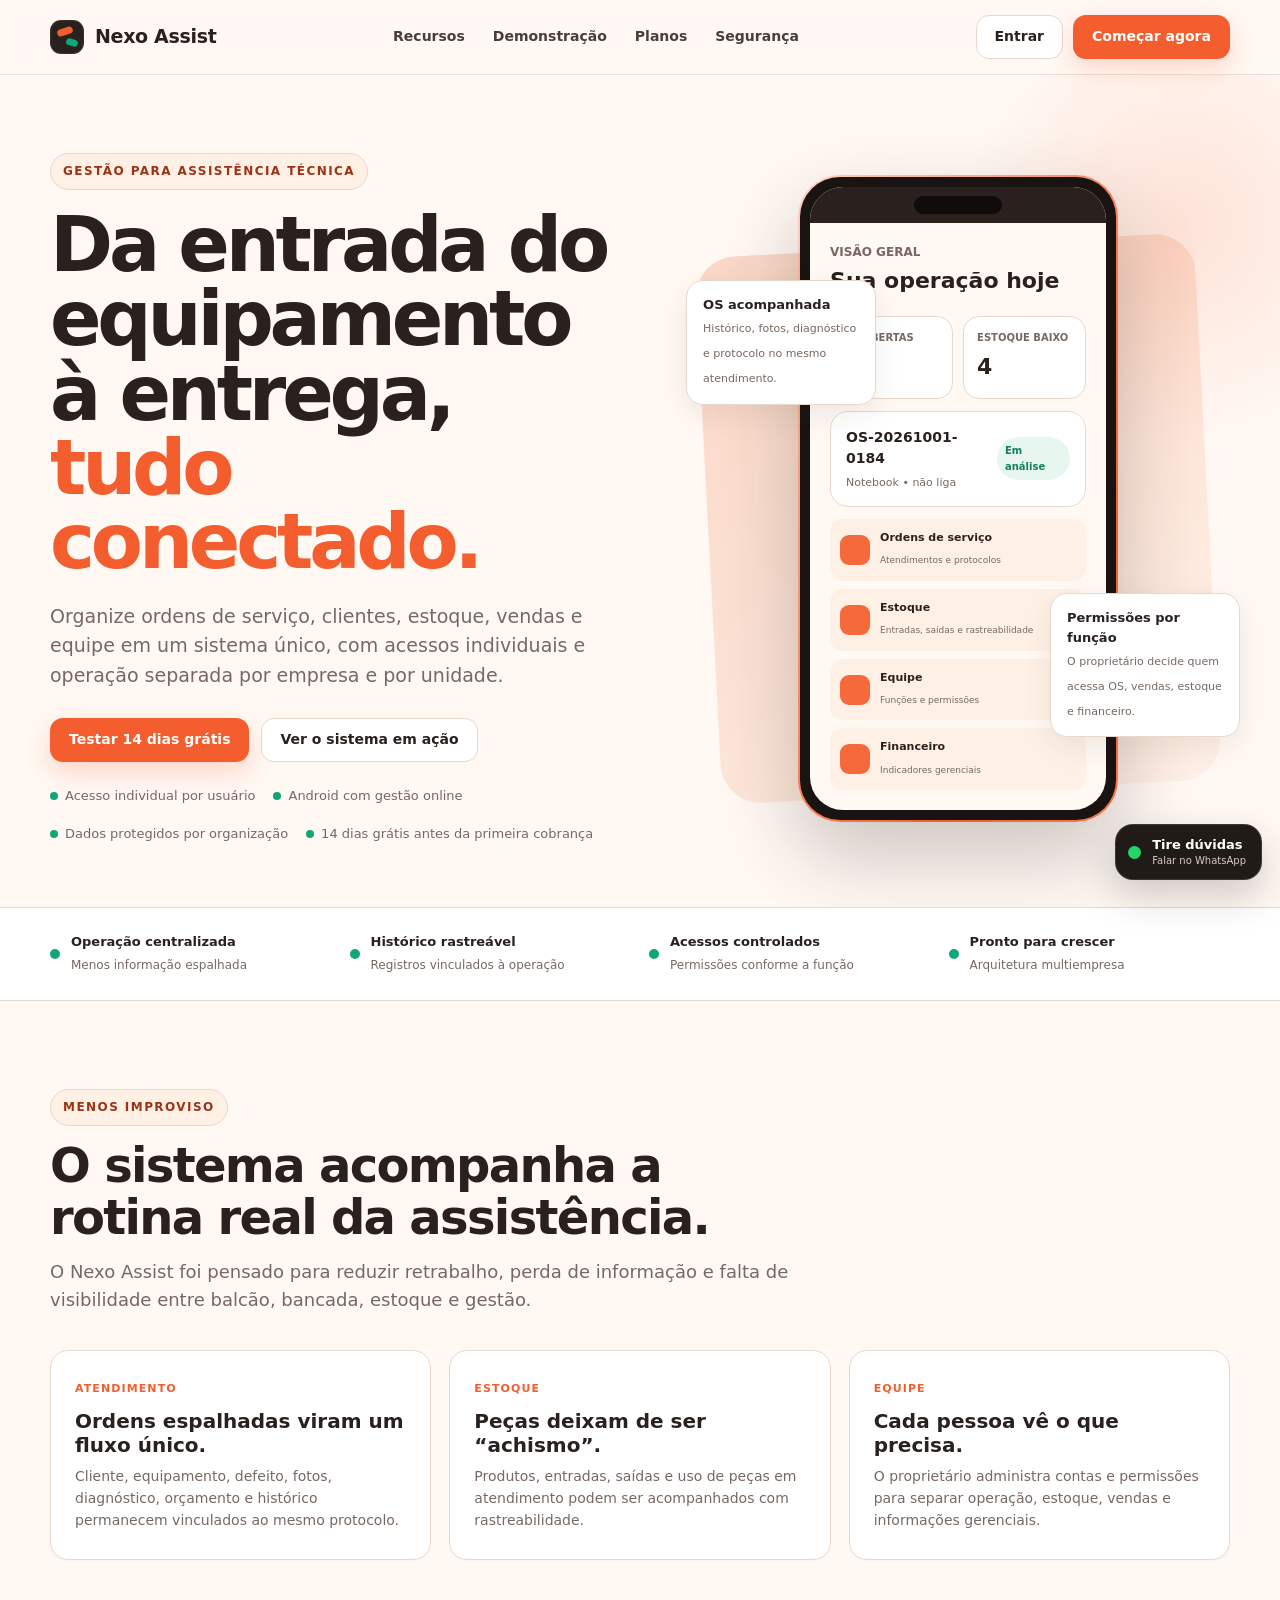
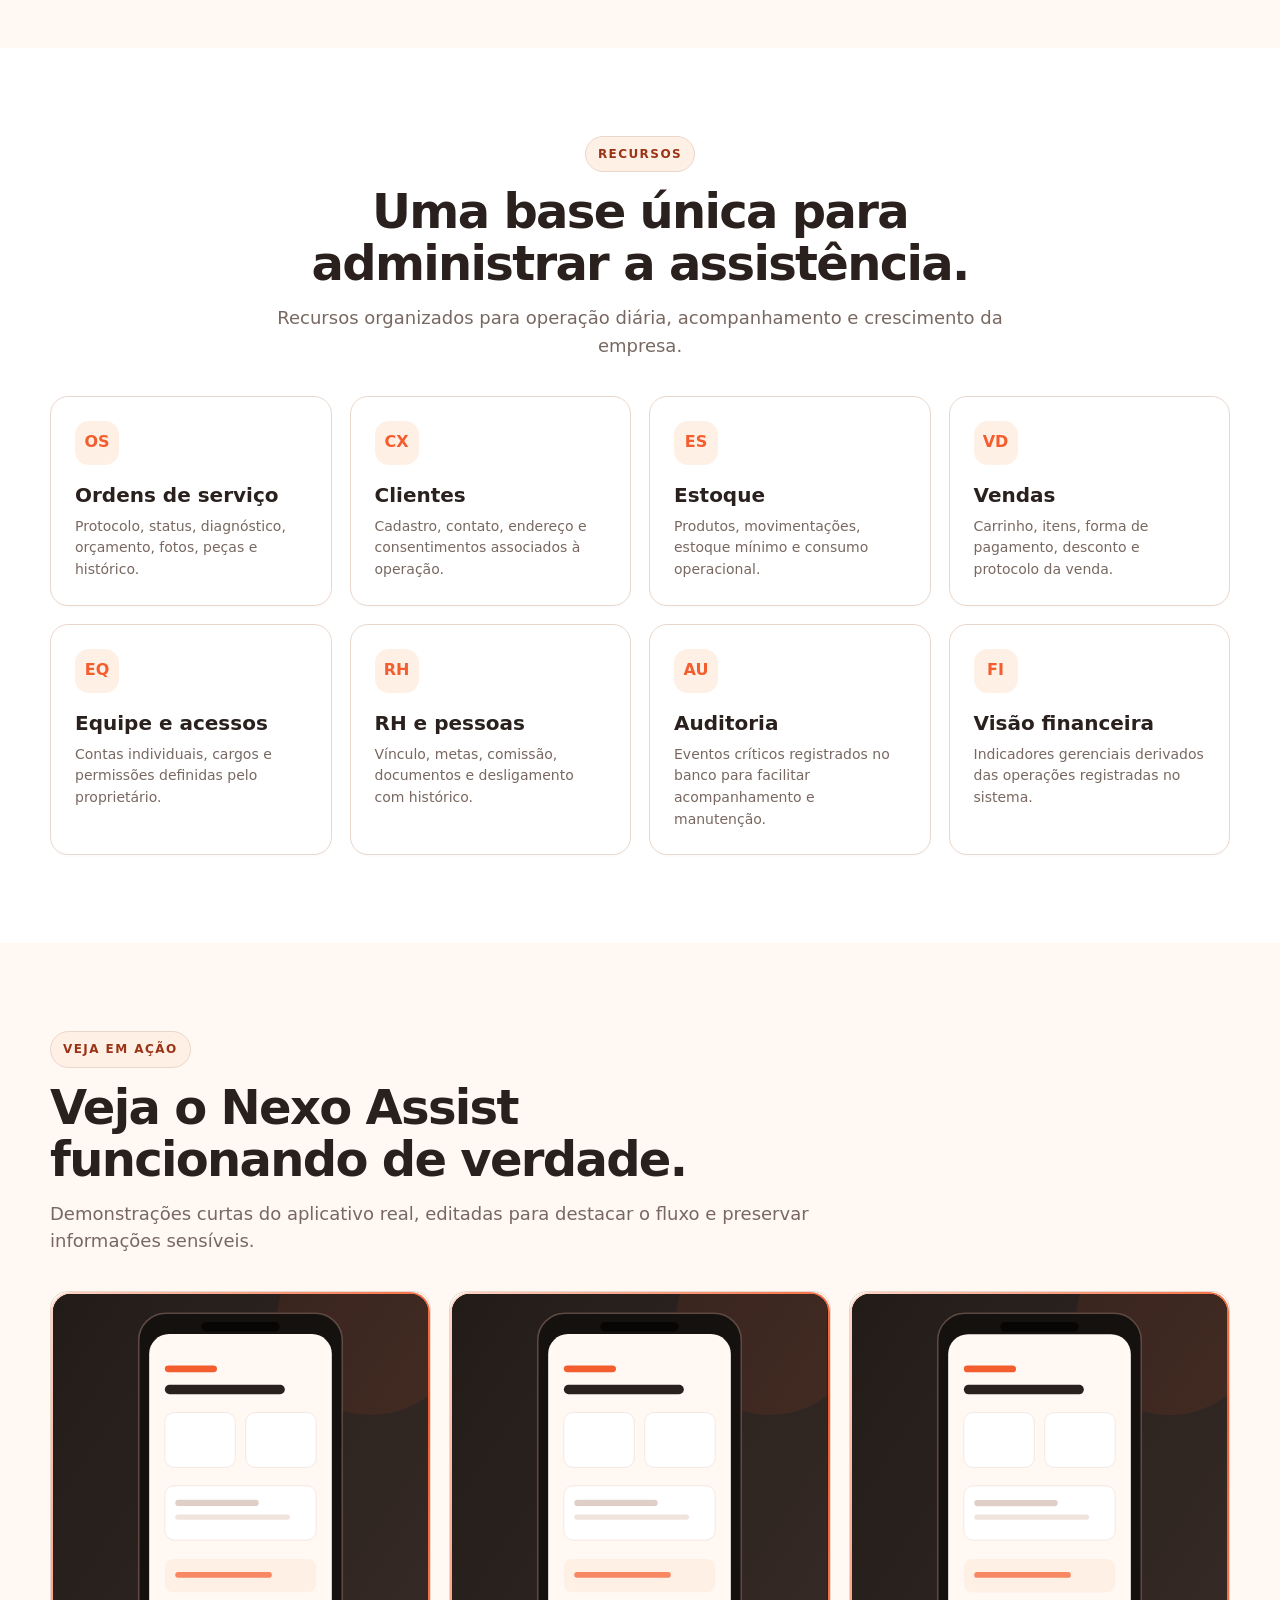
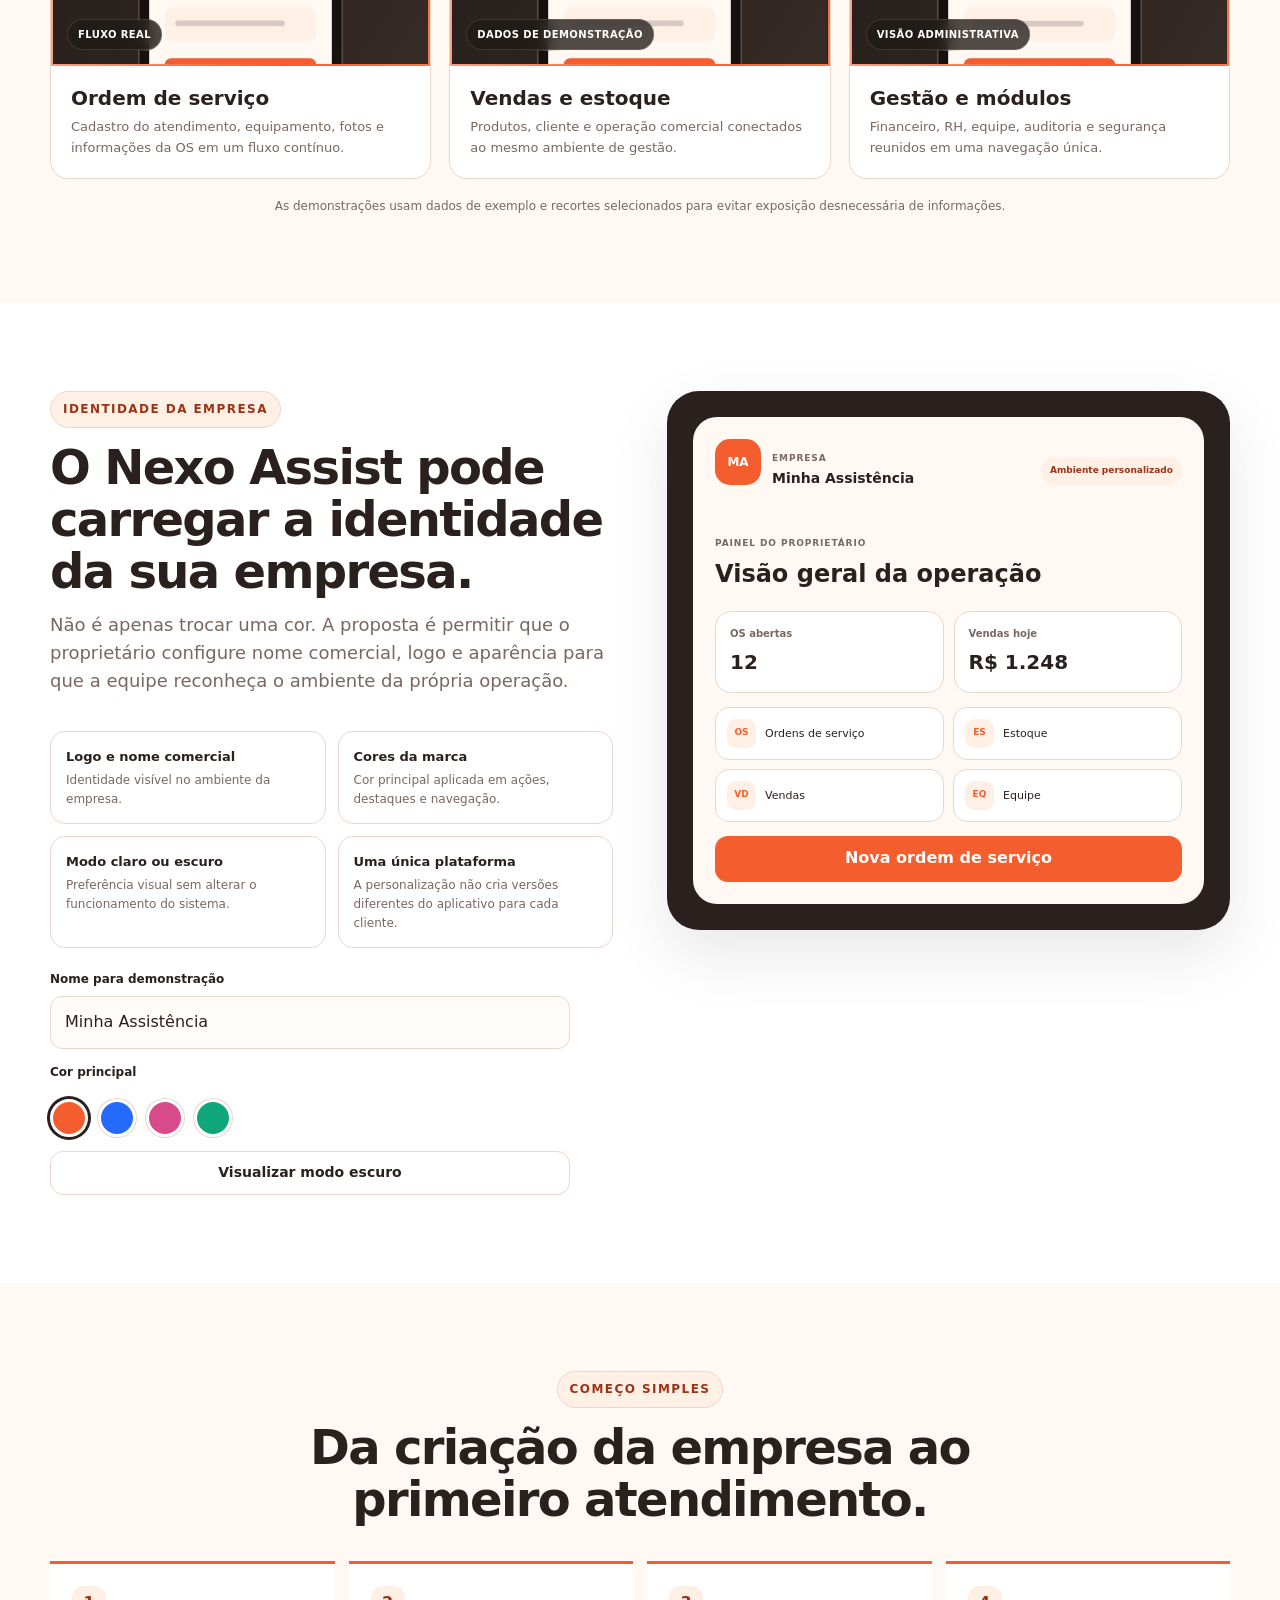
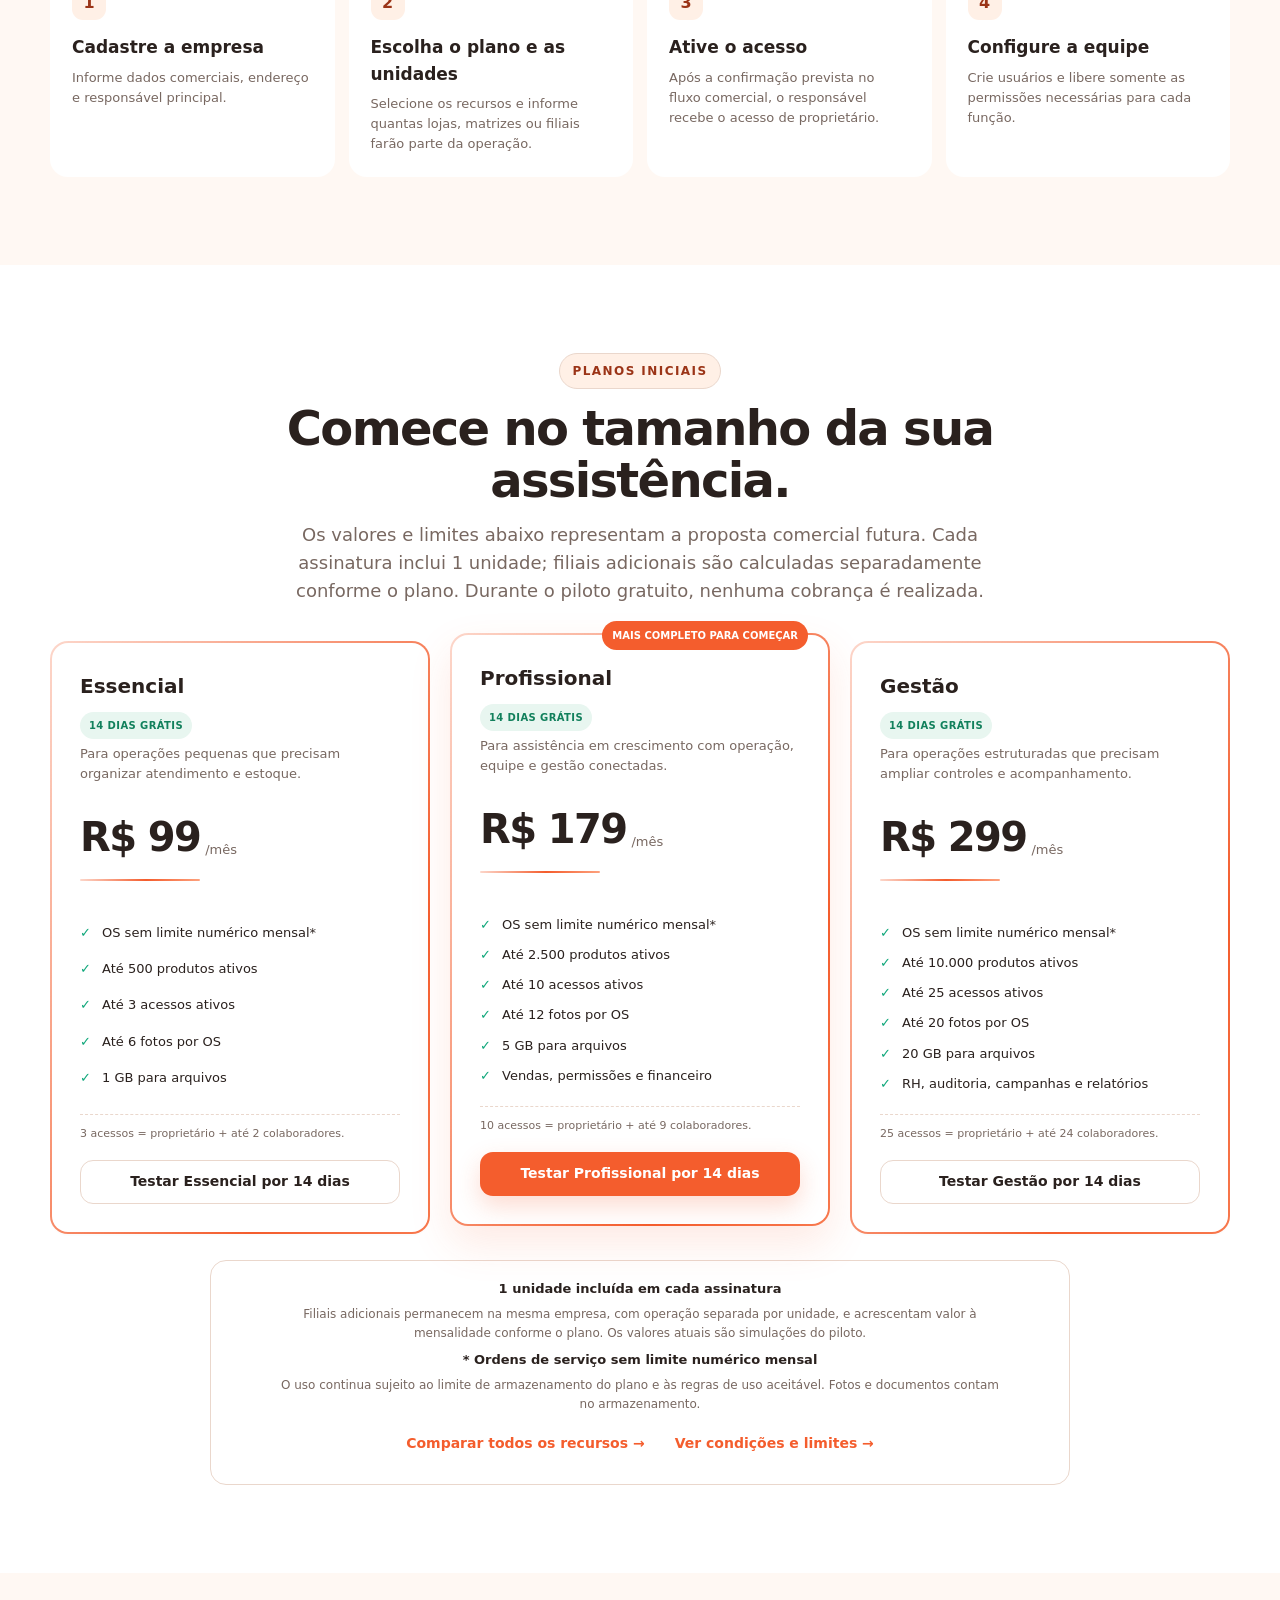
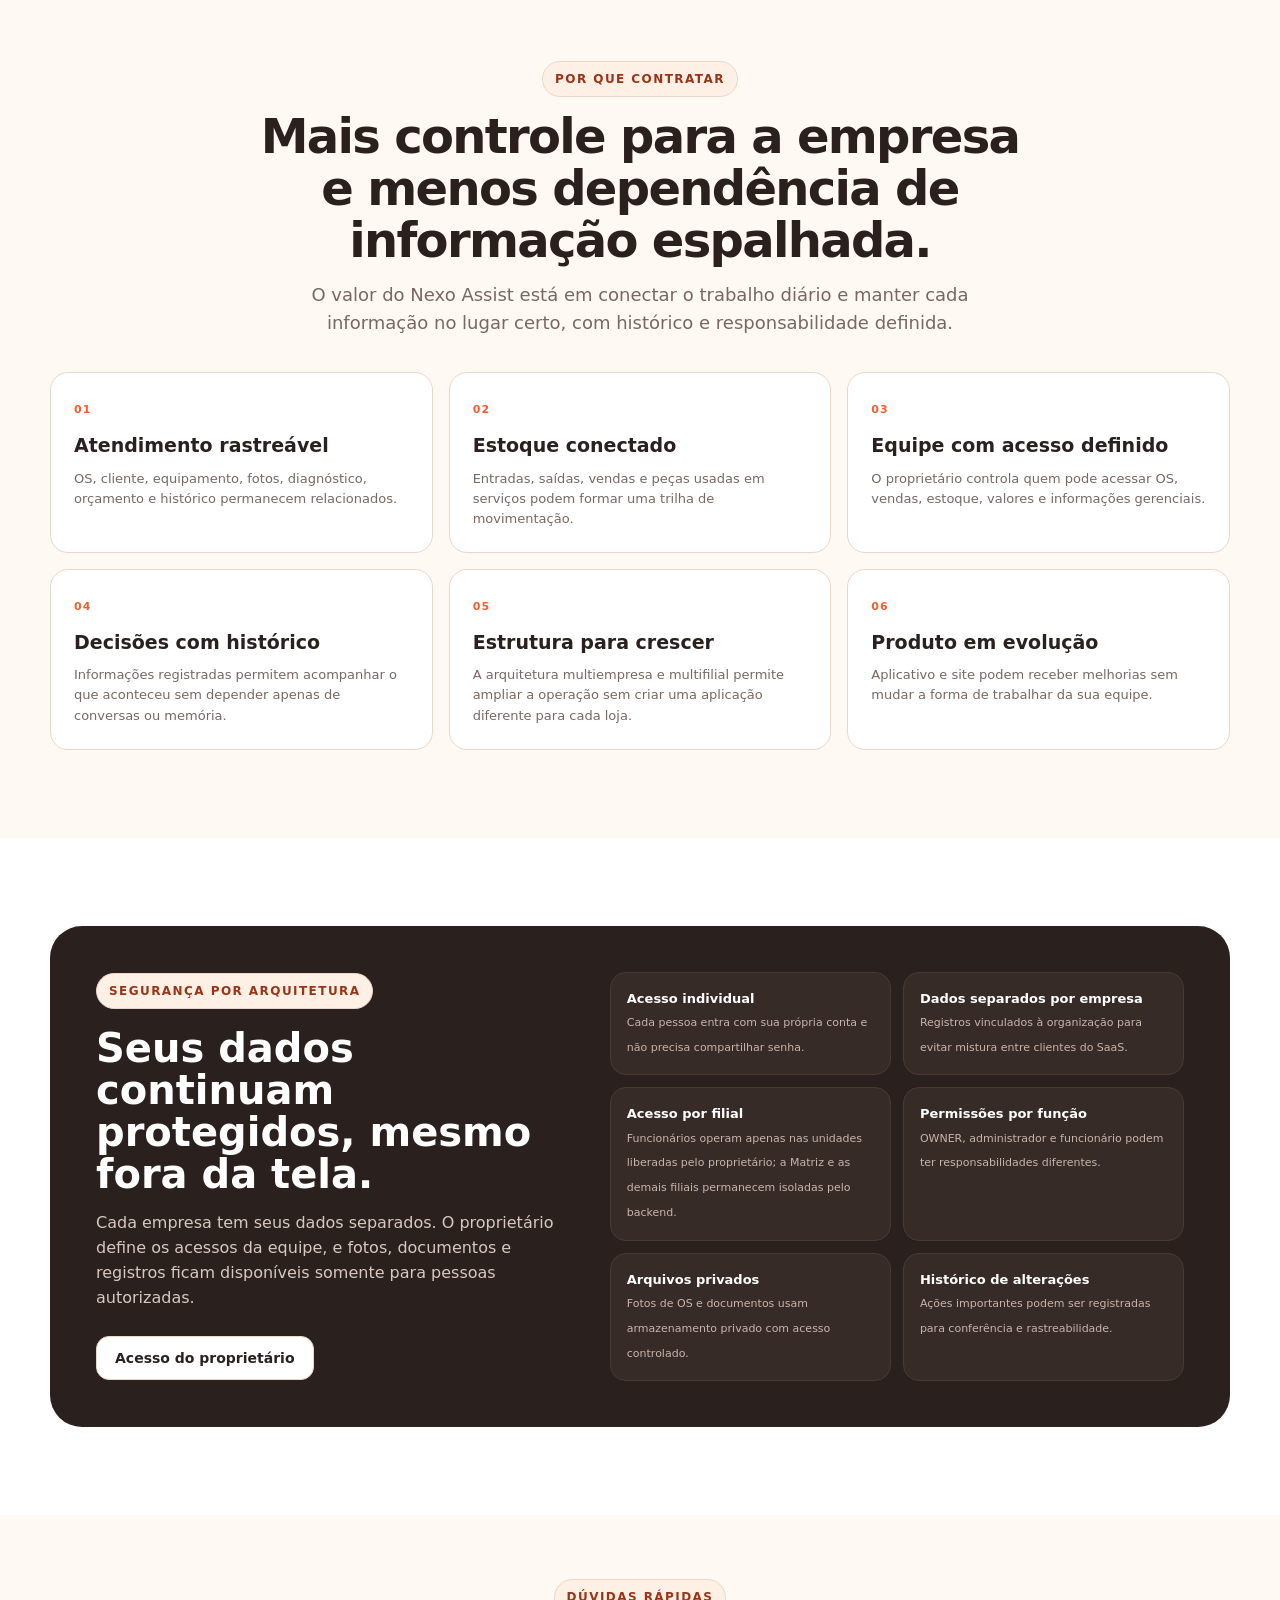
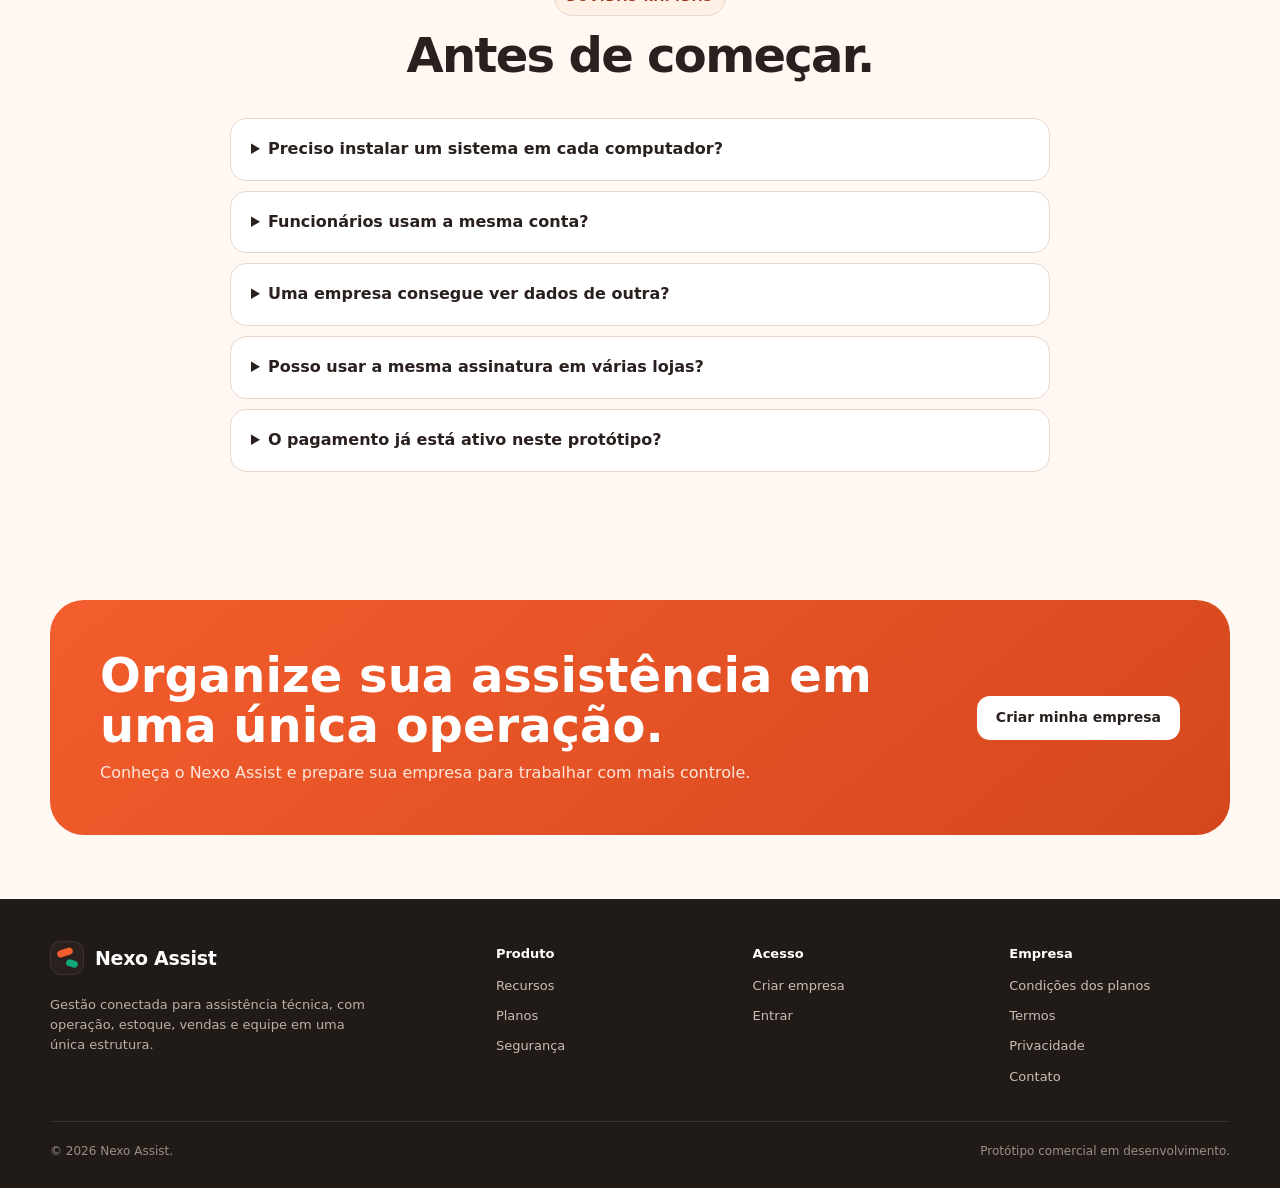
==== commit 334fb735: "feat: publica modelo multifilial no site" ====
--- a/index.html
+++ b/index.html
@@ -36,7 +36,7 @@
       <div class="hero-copy">
         <span class="eyebrow">Gestão para assistência técnica</span>
         <h1>Da entrada do equipamento à entrega, <span>tudo conectado.</span></h1>
-        <p>Organize ordens de serviço, clientes, estoque, vendas e equipe em um sistema único, com acessos individuais e informações separadas por empresa.</p>
+        <p>Organize ordens de serviço, clientes, estoque, vendas e equipe em um sistema único, com acessos individuais e operação separada por empresa e por unidade.</p>
         <div class="hero-actions">
           <a class="btn btn-primary" href="cadastro.html">Testar 14 dias grátis</a>
           <a class="btn btn-secondary" href="#demonstracao">Ver o sistema em ação</a>
@@ -251,7 +251,7 @@
       </div>
       <div class="steps">
         <article class="step"><h3>Cadastre a empresa</h3><p>Informe dados comerciais, endereço e responsável principal.</p></article>
-        <article class="step"><h3>Escolha o plano</h3><p>Selecione os recursos e limites adequados à operação.</p></article>
+        <article class="step"><h3>Escolha o plano e as unidades</h3><p>Selecione os recursos e informe quantas lojas, matrizes ou filiais farão parte da operação.</p></article>
         <article class="step"><h3>Ative o acesso</h3><p>Após a confirmação prevista no fluxo comercial, o responsável recebe o acesso de proprietário.</p></article>
         <article class="step"><h3>Configure a equipe</h3><p>Crie usuários e libere somente as permissões necessárias para cada função.</p></article>
       </div>
@@ -263,7 +263,7 @@
       <div class="section-head center">
         <span class="eyebrow">Planos iniciais</span>
         <h2>Comece no tamanho da sua assistência.</h2>
-        <p>Os valores e limites abaixo representam a proposta comercial futura. Durante o piloto gratuito, nenhuma cobrança é realizada e a quantidade de empresas permanece controlada para respeitar a infraestrutura sem custo.</p>
+        <p>Os valores e limites abaixo representam a proposta comercial futura. Cada assinatura inclui 1 unidade; filiais adicionais são calculadas separadamente conforme o plano. Durante o piloto gratuito, nenhuma cobrança é realizada.</p>
       </div>
       <div class="pricing-grid">
         <article class="card plan trace-border">
@@ -286,7 +286,7 @@
           <a class="btn btn-secondary" href="cadastro.html?plano=gestao" data-plan="gestao">Testar Gestão por 14 dias</a>
         </article>
       </div>
-      <div class="pricing-disclosure"><strong>* Ordens de serviço sem limite numérico mensal</strong><span>O uso continua sujeito ao limite de armazenamento do plano e às regras de uso aceitável. Fotos e documentos contam no armazenamento.</span><div><a class="btn btn-link" href="planos.html">Comparar todos os recursos →</a><a class="btn btn-link" href="condicoes-planos.html">Ver condições e limites →</a></div></div>
+      <div class="pricing-disclosure"><strong>1 unidade incluída em cada assinatura</strong><span>Filiais adicionais permanecem na mesma empresa, com operação separada por unidade, e acrescentam valor à mensalidade conforme o plano. Os valores atuais são simulações do piloto.</span><strong>* Ordens de serviço sem limite numérico mensal</strong><span>O uso continua sujeito ao limite de armazenamento do plano e às regras de uso aceitável. Fotos e documentos contam no armazenamento.</span><div><a class="btn btn-link" href="planos.html">Comparar todos os recursos →</a><a class="btn btn-link" href="condicoes-planos.html">Ver condições e limites →</a></div></div>
     </div>
   </section>
 
@@ -302,7 +302,7 @@
         <article class="benefit-card"><span>02</span><h3>Estoque conectado</h3><p>Entradas, saídas, vendas e peças usadas em serviços podem formar uma trilha de movimentação.</p></article>
         <article class="benefit-card"><span>03</span><h3>Equipe com acesso definido</h3><p>O proprietário controla quem pode acessar OS, vendas, estoque, valores e informações gerenciais.</p></article>
         <article class="benefit-card"><span>04</span><h3>Decisões com histórico</h3><p>Informações registradas permitem acompanhar o que aconteceu sem depender apenas de conversas ou memória.</p></article>
-        <article class="benefit-card"><span>05</span><h3>Estrutura para crescer</h3><p>A arquitetura multiempresa permite evoluir a operação sem criar uma aplicação diferente para cada cliente.</p></article>
+        <article class="benefit-card"><span>05</span><h3>Estrutura para crescer</h3><p>A arquitetura multiempresa e multifilial permite ampliar a operação sem criar uma aplicação diferente para cada loja.</p></article>
         <article class="benefit-card"><span>06</span><h3>Produto em evolução</h3><p>Aplicativo e site podem receber melhorias sem mudar a forma de trabalhar da sua equipe.</p></article>
       </div>
     </div>
@@ -320,7 +320,7 @@
         <div class="security-list security-list-v2">
           <div class="security-item"><strong>Acesso individual</strong><span>Cada pessoa entra com sua própria conta e não precisa compartilhar senha.</span></div>
           <div class="security-item"><strong>Dados separados por empresa</strong><span>Registros vinculados à organização para evitar mistura entre clientes do SaaS.</span></div>
-          <div class="security-item"><strong>Dados separados por empresa</strong><span>Informações de uma empresa não ficam visíveis para outra.</span></div>
+          <div class="security-item"><strong>Acesso por filial</strong><span>Funcionários operam apenas nas unidades liberadas pelo proprietário; a Matriz e as demais filiais permanecem isoladas pelo backend.</span></div>
           <div class="security-item"><strong>Permissões por função</strong><span>OWNER, administrador e funcionário podem ter responsabilidades diferentes.</span></div>
           <div class="security-item"><strong>Arquivos privados</strong><span>Fotos de OS e documentos usam armazenamento privado com acesso controlado.</span></div>
           <div class="security-item"><strong>Histórico de alterações</strong><span>Ações importantes podem ser registradas para conferência e rastreabilidade.</span></div>
@@ -336,7 +336,8 @@
         <details><summary>Preciso instalar um sistema em cada computador?</summary><p>O Nexo Assist trabalha com uma aplicação central e dados online. O aplicativo Android está em distribuição controlada de teste, conectado ao mesmo ambiente de dados da empresa.</p></details>
         <details><summary>Funcionários usam a mesma conta?</summary><p>Não. O modelo previsto é uma conta individual por pessoa, vinculada à empresa e às permissões definidas pelo proprietário.</p></details>
         <details><summary>Uma empresa consegue ver dados de outra?</summary><p>A arquitetura usa organização e políticas de acesso no banco para separar os dados de cada empresa.</p></details>
-        <details><summary>O pagamento já está ativo neste protótipo?</summary><p>Não. O projeto está em piloto gratuito controlado. A cobrança comercial só será liberada quando houver infraestrutura compatível, validação jurídica e confirmação segura do provedor pelo backend.</p></details>
+        <details><summary>Posso usar a mesma assinatura em várias lojas?</summary><p>Sim, desde que as unidades estejam incluídas no contrato. A assinatura base inclui 1 unidade e as filiais adicionais são cadastradas na mesma empresa, com valor adicional conforme o plano.</p></details>
+        <details><summary>O pagamento já está ativo neste protótipo?</summary><p>Não. O projeto está em piloto gratuito controlado. A cobrança comercial só será liberada quando houver infraestrutura compatível, validação jurídica e confirmação segura do provedor de pagamento.</p></details>
       </div>
     </div>
   </section>
--- a/assets/css/style.css
+++ b/assets/css/style.css
@@ -743,3 +743,38 @@
   color:var(--brand-dark);font-size:13px;font-weight:900
 }
 .page-back:hover{text-decoration:underline}
+
+
+/* Platform admin */
+.admin-page{background:#f6f7fb}
+.admin-login{max-width:760px;margin:0 auto}
+.admin-login-card{margin-top:24px}
+.admin-heading{display:flex;align-items:flex-start;justify-content:space-between;gap:20px;margin-bottom:24px}
+.admin-metrics{display:grid;grid-template-columns:repeat(6,minmax(0,1fr));gap:12px;margin-bottom:20px}
+.admin-metric{background:#fff;border:1px solid #e6e8ef;border-radius:16px;padding:16px}
+.admin-metric span{display:block;color:#687286;font-size:12px;font-weight:700}
+.admin-metric strong{display:block;color:#172033;font-size:25px;margin-top:5px}
+.admin-layout{display:grid;grid-template-columns:minmax(320px,.9fr) minmax(420px,1.1fr);gap:18px;margin-bottom:18px}
+.admin-companies,.admin-detail{min-height:520px}
+.admin-company-row{width:100%;border:0;border-top:1px solid #eceef3;background:transparent;display:flex;justify-content:space-between;align-items:center;text-align:left;padding:14px 4px;cursor:pointer}
+.admin-company-row:hover{background:#fafbfe}
+.admin-company-row span{display:flex;flex-direction:column;gap:3px}
+.admin-company-row small,.admin-plan-row small,.admin-branches small{color:#737d90}
+.admin-company-row b{font-size:18px;text-align:right}
+.admin-plan-row{display:flex;align-items:center;justify-content:space-between;gap:18px;padding:14px 0;border-top:1px solid #eceef3}
+.admin-plan-row>div{display:flex;flex-direction:column;gap:4px}
+.admin-plan-row form{display:flex;align-items:center;gap:8px}
+.admin-plan-row input{width:110px;min-height:42px;border:1px solid #d9dde7;border-radius:10px;padding:0 10px}
+.admin-branches{margin:16px 0}
+.admin-branches>div{display:flex;flex-direction:column;padding:10px 0;border-top:1px solid #eceef3}
+.admin-actions{display:flex;gap:10px;flex-wrap:wrap;margin-top:12px}
+@media(max-width:900px){
+  .admin-metrics{grid-template-columns:repeat(2,minmax(0,1fr))}
+  .admin-layout{grid-template-columns:1fr}
+  .admin-heading,.admin-plan-row{flex-direction:column}
+  .admin-plan-row{align-items:stretch}
+}
+
+.branch-price-summary{min-height:72px;border:1px solid #e3e6ee;border-radius:14px;background:#fafbfe;padding:13px 14px;display:flex;flex-direction:column;justify-content:center}
+.branch-price-summary strong{font-size:19px;color:#172033}
+.branch-price-summary small{margin-top:4px;color:#687286;line-height:1.4}
